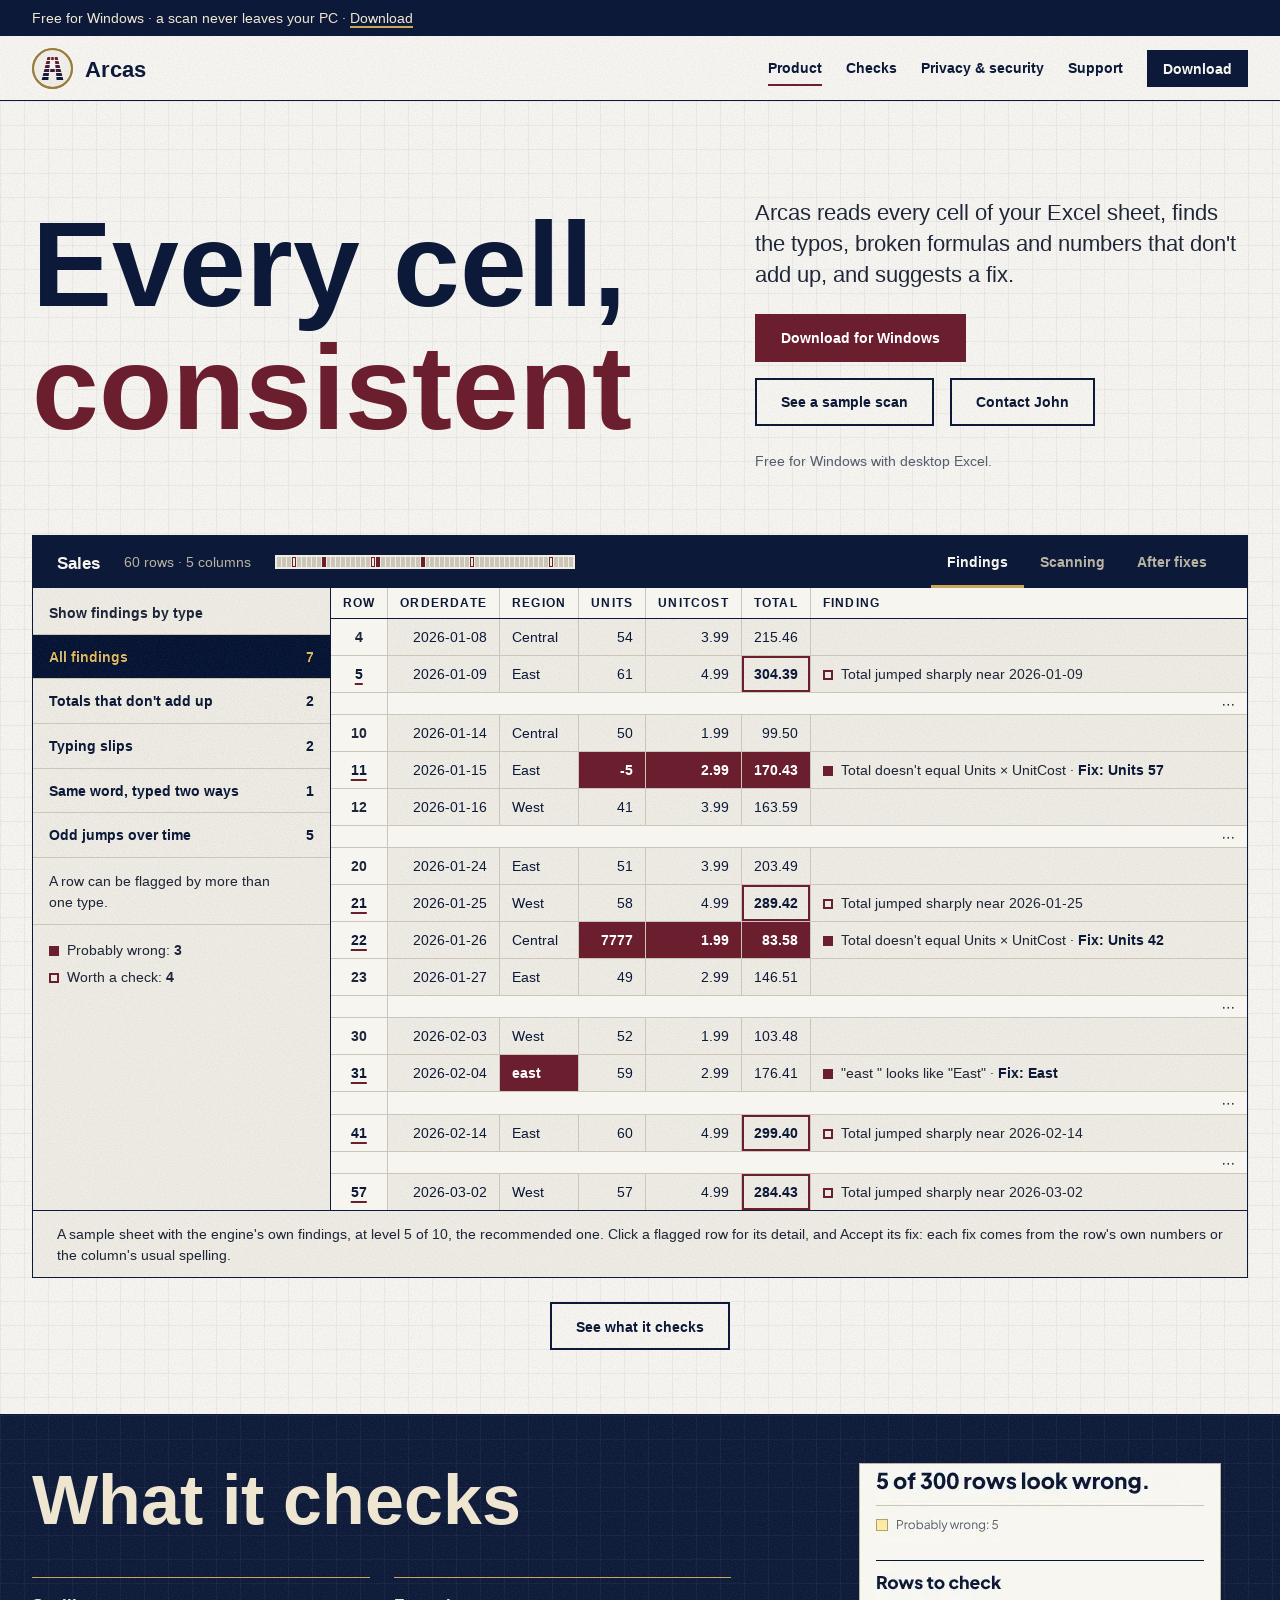
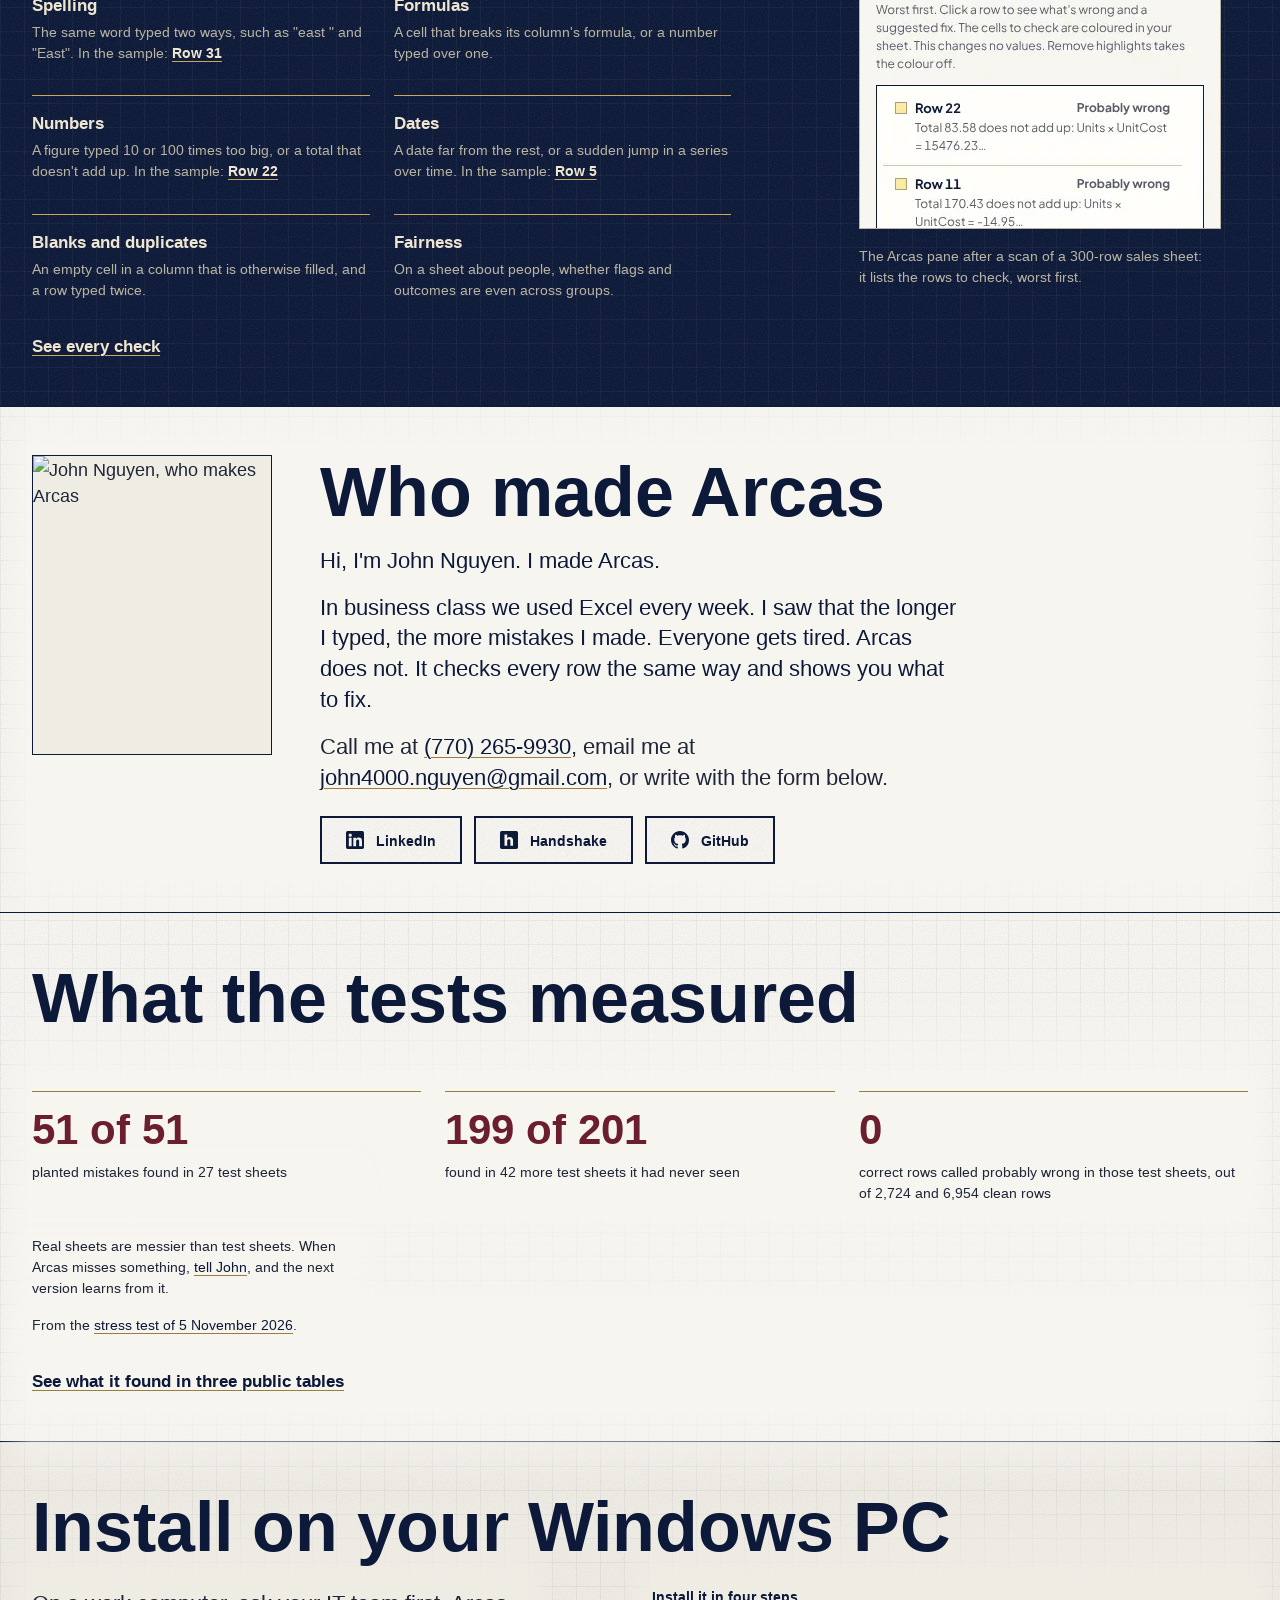
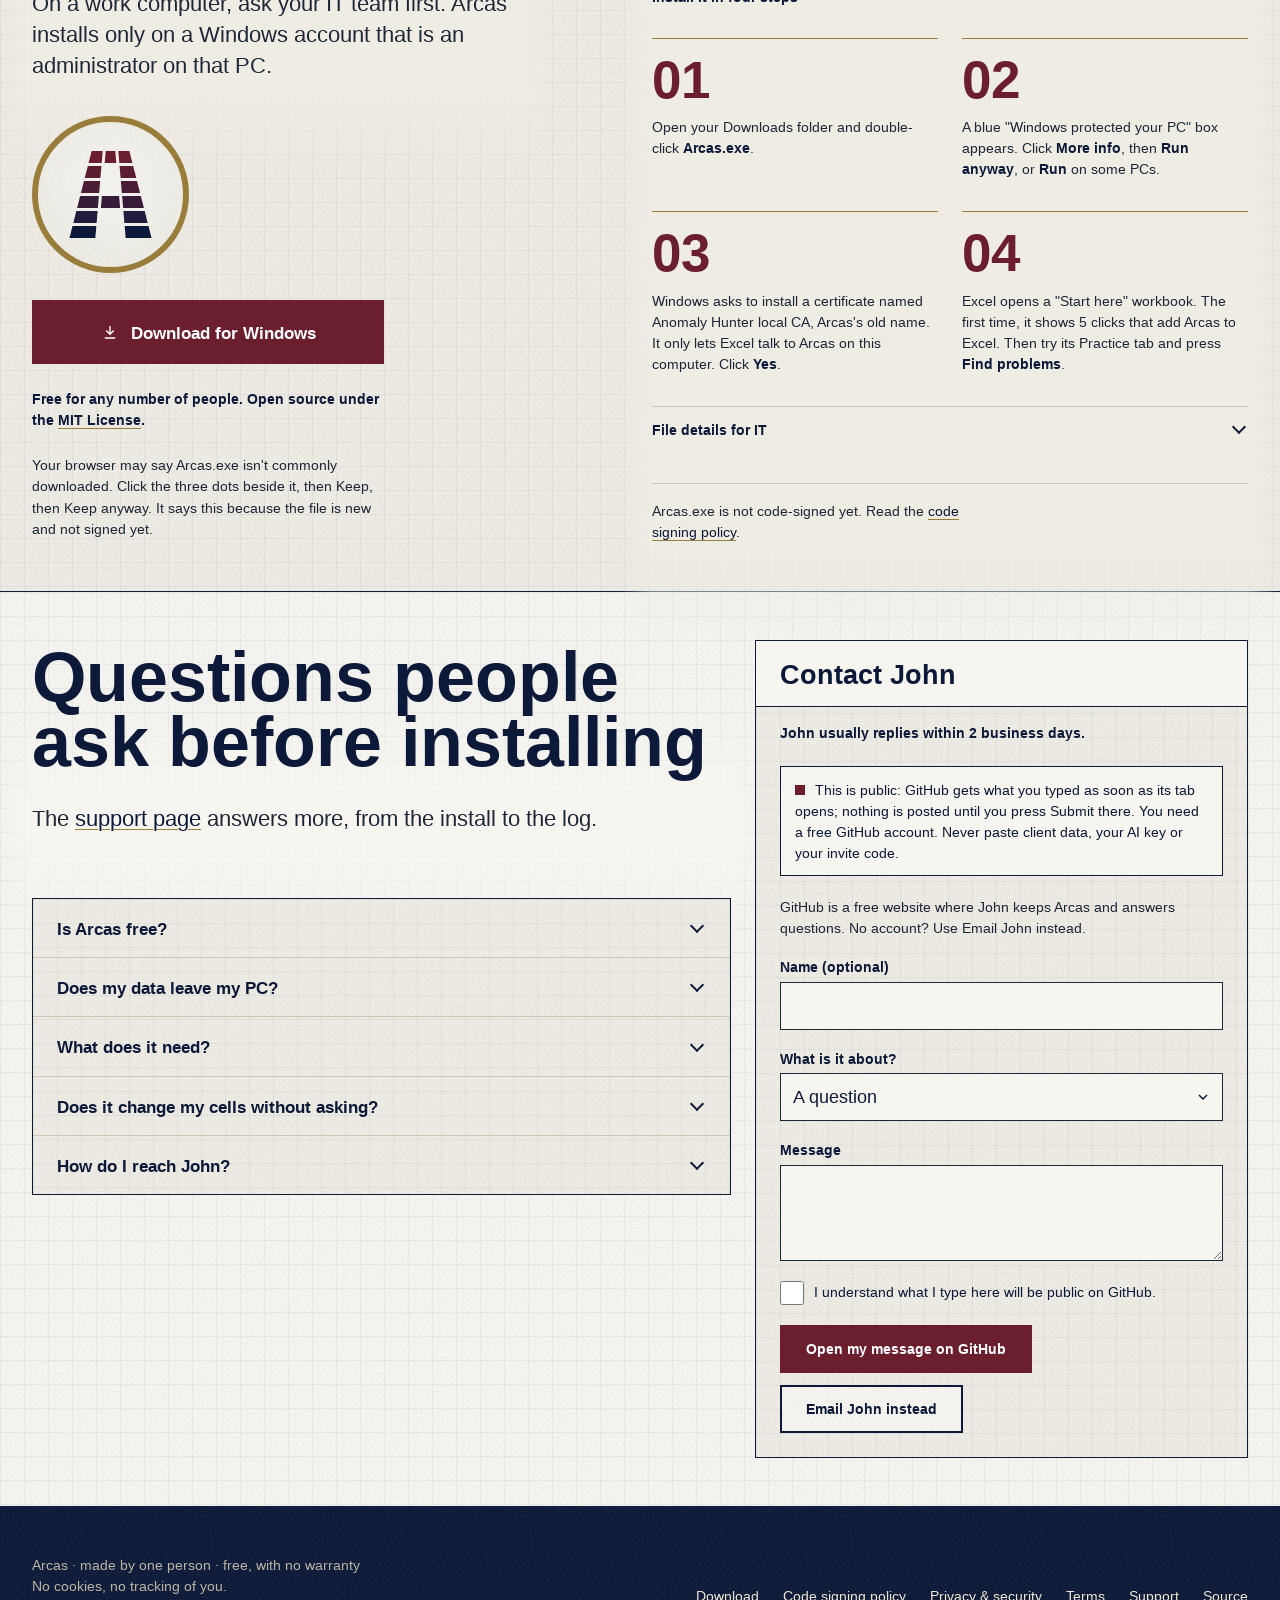
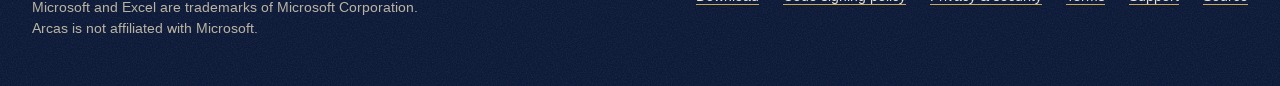
==== site/index.html @ c9ff29ed "AH-203: the coin's grain at 7% inside its filter, so every part of the logo is opaque test_site.mjs " ====
<!DOCTYPE html>
<html lang="en">
<head>
<meta charset="UTF-8">
<meta name="viewport" content="width=device-width, initial-scale=1, viewport-fit=cover">
<title>Arcas: consistent Excel data, with typos, formulas and numbers checked</title>
<meta name="claude:viewport-fit-sides" content="cover">
<meta http-equiv="Content-Security-Policy" content="default-src 'none'; script-src 'self'; style-src 'self'; img-src 'self' data: https://*.goatcounter.com; font-src 'self'; connect-src 'self' https://api.github.com; base-uri 'none'; form-action 'none'">
<meta name="description" content="Arcas helps keep an Excel sheet consistent: on your own PC it finds typos, broken formulas and numbers that don't add up, and suggests a fix.">
<link rel="canonical" href="https://ricepillow3000.github.io/excel-anomaly-hunter/">
<meta property="og:type" content="website">
<meta property="og:site_name" content="Arcas">
<meta property="og:title" content="Arcas: consistent Excel data, with typos, formulas and numbers checked">
<meta property="og:description" content="Arcas helps keep an Excel sheet consistent: on your own PC it finds typos, broken formulas and numbers that don't add up, and suggests a fix.">
<meta property="og:url" content="https://ricepillow3000.github.io/excel-anomaly-hunter/">
<meta property="og:image" content="https://ricepillow3000.github.io/excel-anomaly-hunter/assets/og-card.png">
<meta property="og:image:width" content="1200">
<meta property="og:image:height" content="630">
<meta property="og:image:alt" content="The Arcas crest beside the words: find the error before it reaches the board. Free for Windows, a scan never leaves your PC.">
<meta name="twitter:card" content="summary_large_image">
<meta name="twitter:image" content="https://ricepillow3000.github.io/excel-anomaly-hunter/assets/og-card.png">
<link rel="icon" href="assets/crest4-32.png" sizes="32x32">
<link rel="icon" href="assets/crest4-64.png" sizes="64x64">
<link rel="icon" href="assets/crest4-192.png" sizes="192x192">
<link rel="apple-touch-icon" href="assets/crest4-180.png">
<link rel="preload" href="assets/plus-jakarta-sans.woff2" as="font" type="font/woff2" crossorigin>
<link rel="stylesheet" href="styles.css">
<link rel="preload" href="motion.js" as="script">
<script src="boot.js"></script>
<!-- structured data for search (AH-133): data blocks the browser never runs, so the CSP's script-src needs no change;
     tools/test_site.mjs checks each says what the page says, the questions word for word -->
<script type="application/ld+json">{"@context": "https://schema.org", "@type": "SoftwareApplication", "name": "Arcas", "operatingSystem": "Windows", "applicationCategory": "BusinessApplication", "description": "Arcas helps keep an Excel sheet consistent: on your own PC it finds typos, broken formulas and numbers that don't add up, and suggests a fix.", "url": "https://ricepillow3000.github.io/excel-anomaly-hunter/", "downloadUrl": "https://github.com/ricepillow3000/excel-anomaly-hunter/releases/latest/download/Arcas.exe", "license": "https://github.com/ricepillow3000/excel-anomaly-hunter/blob/main/LICENSE", "offers": {"@type": "Offer", "price": "0", "priceCurrency": "USD"}, "author": {"@id": "https://ricepillow3000.github.io/excel-anomaly-hunter/#maker"}}</script>
<script type="application/ld+json">{"@context": "https://schema.org", "@type": "Person", "@id": "https://ricepillow3000.github.io/excel-anomaly-hunter/#maker", "name": "John Nguyen", "image": "https://ricepillow3000.github.io/excel-anomaly-hunter/assets/john-480.webp", "email": "mailto:john4000.nguyen@gmail.com", "sameAs": ["https://www.linkedin.com/in/johnnguyen3000/", "https://app.joinhandshake.com/profiles/74fwhv", "https://github.com/ricepillow3000"]}</script>
<script type="application/ld+json">{"@context": "https://schema.org", "@type": "FAQPage", "mainEntity": [{"@type": "Question", "name": "Is Arcas free?", "acceptedAnswer": {"@type": "Answer", "text": "Yes, for any number of people, at home or at work. There are no seats, no licence server and no account, and the code is open source under the MIT License."}}, {"@type": "Question", "name": "Does my data leave my PC?", "acceptedAnswer": {"@type": "Answer", "text": "No, not when it checks your sheet. Arcas does all its checking on your own computer and sends nothing. Part of your sheet leaves your computer only when you click Ask AI, Check words with AI or Check subject rules with AI. Then it goes to Google, through John's own server first unless you saved your own Google key. The privacy page lists exactly what goes."}}, {"@type": "Question", "name": "What does it need?", "acceptedAnswer": {"@type": "Answer", "text": "A Windows 10 or 11 PC, 64-bit, with desktop Excel for Microsoft 365, and a Windows account that is an administrator on that PC. It does not run on a Mac or in Excel on the web, and Excel 2021 and 2024 are not tested yet. To check, open Excel and click File > Account. If it says Microsoft 365 under Product information, you have the right Excel. Click About Excel: the first line ends with 64-bit or 32-bit."}}, {"@type": "Question", "name": "Does it change my cells without asking?", "acceptedAnswer": {"@type": "Answer", "text": "No. A suggested fix changes nothing until you click Accept, and Dismiss skips it. Auto-fix, which stays off until you turn it on, fixes by itself only slips of capitals and spaces, such as \"east \" where the column says \"East\", never a number, and Undo auto-fixes puts them back."}}, {"@type": "Question", "name": "How do I reach John?", "acceptedAnswer": {"@type": "Answer", "text": "Write to him with the form on this page, which opens your message on GitHub, email him at john4000.nguyen@gmail.com, or call him at (770) 265-9930. John usually replies within 2 business days."}}]}</script>
</head>
<body id="home">
<a class="skip-link" href="#page">Skip to content</a>
<aside class="notice-bar" aria-label="Announcement"><p>Free for Windows · a scan never leaves your PC · <a href="#download">Download</a></p></aside>
<header class="bar">
  <div class="wrap cols">
    <a class="brand" href="#home" aria-label="Arcas home"><svg class="logo" viewBox="0 0 41 41" aria-hidden="true"><defs><radialGradient id="c41-d" cx="50%" cy="42%" r="62%"><stop offset="0" stop-color="#F7F5F0"/><stop offset="1" stop-color="#EFECE4"/></radialGradient><filter id="c41-g" x="0" y="0" width="100%" height="100%"><feTurbulence type="fractalNoise" baseFrequency=".8" numOctaves="3" seed="3" stitchTiles="stitch"/><feColorMatrix values="0 0 0 0 .05 0 0 0 0 .1 0 0 0 0 .22 0 0 0 -2 1.25"/><feComponentTransfer><feFuncA type="linear" slope=".07"/></feComponentTransfer><feComposite in2="SourceGraphic" operator="in"/></filter><clipPath id="c41-r"><rect x="21" width="20" height="41"/></clipPath><clipPath id="c41-l"><rect width="20" height="41"/></clipPath><mask id="c41-m"><g clip-path="url(#c41-r)"><path class="sweep-a" d="M20.5 0 A20.5 20.5 0 0 1 20.5 41 Z" fill="#fff"/></g><g clip-path="url(#c41-l)"><path class="sweep-b" d="M20.5 41 A20.5 20.5 0 0 1 20.5 0 Z" fill="#fff"/></g></mask></defs><g><circle cx="20.5" cy="20.5" r="18.5" fill="url(#c41-d)"/><circle cx="20.5" cy="20.5" r="18.5" fill="#000" filter="url(#c41-g)"/><circle class="ring-sweep" cx="20.5" cy="20.5" r="19.5" fill="none" stroke="#997D3A" stroke-width="2" mask="url(#c41-m)"/><circle class="ring-whole" cx="20.5" cy="20.5" r="19.5" fill="none" stroke="#997D3A" stroke-width="2"/><path d="M15.5 9 L18.3 9 L18.1 12 L14.7 12Z" fill="#6B1E2E"/><path d="M19.3 9 L21.7 9 L21.9 12 L19.1 12Z" fill="#6B1E2E"/><path d="M22.7 9 L25.5 9 L26.3 12 L22.9 12Z" fill="#6B1E2E"/><path d="M14.5 13 L18 13 L17.7 16 L13.7 16Z" fill="#5B1E30"/><path d="M23 13 L26.5 13 L27.3 16 L23.3 16Z" fill="#5B1E30"/><path d="M13.5 17 L17.7 17 L17.4 20 L12.7 20Z" fill="#4B1C35"/><path d="M23.3 17 L27.5 17 L28.3 20 L23.6 20Z" fill="#4B1C35"/><path d="M12.5 21 L17.3 21 L17.1 24 L11.7 24Z" fill="#371C3A"/><path d="M18.3 21 L22.7 21 L22.9 24 L18.1 24Z" fill="#371C3A"/><path d="M23.7 21 L28.5 21 L29.3 24 L23.9 24Z" fill="#371C3A"/><path d="M11.4 25 L17 25 L16.7 28 L10.7 28Z" fill="#211B3C"/><path d="M24 25 L29.6 25 L30.3 28 L24.3 28Z" fill="#211B3C"/><path d="M10.4 29 L16.6 29 L16.4 32 L9.7 32Z" fill="#0C1938"/><path d="M24.4 29 L30.6 29 L31.3 32 L24.6 32Z" fill="#0C1938"/></g></svg><span>Arcas</span></a>
    <button class="menu-btn" type="button" aria-expanded="false" aria-controls="main-nav">Menu</button><nav class="links" id="main-nav" aria-label="Main"><a href="index.html" aria-current="page">Product</a><a href="checks.html">Checks</a><a href="privacy.html">Privacy &amp; security</a><a href="support.html">Support</a><a class="btn-trim" href="#download">Download</a></nav>
  </div>
</header>

<main id="page" data-page="home">
  <section class="hero" aria-labelledby="hero-title">
    <div class="wrap cols">
      <h1 class="hero-head" id="hero-title" data-enter="left">Every cell, <em>consistent</em></h1>
      <div class="hero-copy" data-enter="left">
        <p>Arcas reads every cell of your Excel sheet, finds the typos, broken formulas and numbers that don't add up, and suggests a fix.</p>
        <div class="hero-cta"><a class="btn btn-primary" href="#download">Download for Windows</a><a class="btn btn-ghost" href="#preview" data-glide="frame">See a sample scan</a><a class="btn btn-plain" href="#contact" data-glide="top">Contact John</a></div>
        <p class="phone-only">Arcas runs on a Windows computer. Open this page on that computer to download it, or <a href="mailto:?subject=Arcas%20for%20Excel&amp;body=https%3A%2F%2Fricepillow3000.github.io%2Fexcel-anomaly-hunter%2F%23download">email yourself the link</a>.</p>
        <span class="note">Free for Windows with desktop Excel.</span>
      </div>

      <!-- The engine's real result on this sample sheet (60 orders, 3 planted errors): 3 probably wrong, 4 worth a check. 13 of its
           60 rows are shown; backend/tests/test_site_sample.py rebuilds the sheet, scans it as the pane does and checks every
           cell, colour, count, fix and quoted sentence here against that scan (AH-88) -->
      <figure class="ws" id="preview" data-enter="bottom" data-state="found" data-filter="all" aria-labelledby="ws-cap">
        <div class="ws-top">
          <b>Sales</b><span>60 rows · 5 columns</span>
          <!-- AH-183: the whole sheet at a glance, one mark a row (rows 2 to 61; the table shows 13): wine where the engine
               says probably wrong, outlined where worth a check (test_site_sample.py holds each to the scan) -->
          <div class="sheet-map" aria-hidden="true" title="Each mark is one row of the sheet: filled is probably wrong, outlined is worth a check."><i></i><i></i><i></i><i class="q" data-kind="time"></i><i></i><i></i><i></i><i></i><i></i><i class="w" data-kind="recon keying"></i><i></i><i></i><i></i><i></i><i></i><i></i><i></i><i></i><i></i><i class="q" data-kind="time"></i><i class="w" data-kind="recon keying time"></i><i></i><i></i><i></i><i></i><i></i><i></i><i></i><i></i><i class="w" data-kind="label"></i><i></i><i></i><i></i><i></i><i></i><i></i><i></i><i></i><i></i><i class="q" data-kind="time"></i><i></i><i></i><i></i><i></i><i></i><i></i><i></i><i></i><i></i><i></i><i></i><i></i><i></i><i></i><i></i><i class="q" data-kind="time"></i><i></i><i></i><i></i><i></i></div>
          <div class="tabs" role="tablist" aria-label="Scan state" hidden>
            <button type="button" role="tab" id="t-found" aria-selected="true" aria-controls="p-found">Findings</button>
            <button type="button" role="tab" id="t-busy" aria-selected="false" aria-controls="p-busy" tabindex="-1">Scanning</button>
            <button type="button" role="tab" id="t-clean" aria-selected="false" aria-controls="p-clean" tabindex="-1">After fixes</button>
          </div>
        </div>
        <div class="ws-body">
          <nav class="typology" aria-label="Filter findings by check">
            <span class="label">Show findings by type</span>
            <button type="button" data-kind="all" aria-pressed="true">All findings<span class="n" data-n="7" data-after="4">7</span></button>
            <button type="button" data-kind="recon" aria-pressed="false">Totals that don't add up<span class="n" data-n="2" data-after="0">2</span></button>
            <button type="button" data-kind="keying" aria-pressed="false">Typing slips<span class="n" data-n="2" data-after="0">2</span></button>
            <button type="button" data-kind="label" aria-pressed="false">Same word, typed two ways<span class="n" data-n="1" data-after="0">1</span></button>
            <button type="button" data-kind="time" aria-pressed="false">Odd jumps over time<span class="n" data-n="5" data-after="4">5</span></button>
            <p class="overlap">A row can be flagged by more than one type.</p>
            <p class="key"><span><i aria-hidden="true"></i>Probably wrong: <b class="kcount" data-n="3" data-after="0">3</b></span><span><i class="q" aria-hidden="true"></i>Worth a check: <b class="kcount" data-n="4" data-after="4">4</b></span></p>
          </nav>

          <div class="ws-main">
            <p class="swipe">Swipe the table sideways to see each order's date and region.</p>
            <div class="panel" id="p-found" role="tabpanel" aria-labelledby="t-found">
              <div class="scroll" tabindex="0" role="region" aria-label="Findings, scrolls sideways">
                <table class="grid" aria-label="Sample sales sheet with seven flagged rows">
                  <thead><tr><th scope="col">Row</th><th scope="col">OrderDate</th><th scope="col">Region</th><th scope="col">Units</th><th scope="col">UnitCost</th><th scope="col">Total</th><th scope="col">Finding</th></tr></thead>
                  <tbody>
                    <tr><th scope="row">4</th><td>2026-01-08</td><td class="t">Central</td><td>54</td><td>3.99</td><td>215.46</td><td class="why"></td></tr>
                    <tr id="r5" data-kind="time"><th scope="row"><button type="button" class="rowbtn" aria-expanded="false" aria-controls="m5">5</button></th><td>2026-01-09</td><td class="t">East</td><td>61</td><td>4.99</td><td class="q">304.39</td><td class="why"><i class="q" aria-hidden="true"></i>Total jumped sharply near <span class="nb">2026-01-09</span></td></tr>
                    <tr class="skip"><td></td><td colspan="6">⋯</td></tr>
                    <tr><th scope="row">10</th><td>2026-01-14</td><td class="t">Central</td><td>50</td><td>1.99</td><td>99.50</td><td class="why"></td></tr>
                    <tr id="r11" data-kind="recon keying"><th scope="row"><button type="button" class="rowbtn" aria-expanded="false" aria-controls="m11">11</button></th><td>2026-01-15</td><td class="t">East</td><td class="flag">-5</td><td class="flag">2.99</td><td class="flag">170.43</td><td class="why"><i aria-hidden="true"></i>Total doesn't equal Units × UnitCost · <b>Fix: Units 57</b></td></tr>
                    <tr><th scope="row">12</th><td>2026-01-16</td><td class="t">West</td><td>41</td><td>3.99</td><td>163.59</td><td class="why"></td></tr>
                    <tr class="skip"><td></td><td colspan="6">⋯</td></tr>
                    <tr><th scope="row">20</th><td>2026-01-24</td><td class="t">East</td><td>51</td><td>3.99</td><td>203.49</td><td class="why"></td></tr>
                    <tr id="r21" data-kind="time"><th scope="row"><button type="button" class="rowbtn" aria-expanded="false" aria-controls="m21">21</button></th><td>2026-01-25</td><td class="t">West</td><td>58</td><td>4.99</td><td class="q">289.42</td><td class="why"><i class="q" aria-hidden="true"></i>Total jumped sharply near <span class="nb">2026-01-25</span></td></tr>
                    <tr id="r22" data-kind="recon keying time"><th scope="row"><button type="button" class="rowbtn" aria-expanded="false" aria-controls="m22">22</button></th><td>2026-01-26</td><td class="t">Central</td><td class="flag">7777</td><td class="flag">1.99</td><td class="flag">83.58</td><td class="why"><i aria-hidden="true"></i>Total doesn't equal Units × UnitCost · <b>Fix: Units 42</b></td></tr>
                    <tr><th scope="row">23</th><td>2026-01-27</td><td class="t">East</td><td>49</td><td>2.99</td><td>146.51</td><td class="why"></td></tr>
                    <tr class="skip"><td></td><td colspan="6">⋯</td></tr>
                    <tr><th scope="row">30</th><td>2026-02-03</td><td class="t">West</td><td>52</td><td>1.99</td><td>103.48</td><td class="why"></td></tr>
                    <tr id="r31" data-kind="label"><th scope="row"><button type="button" class="rowbtn" aria-expanded="false" aria-controls="m31">31</button></th><td>2026-02-04</td><td class="t flag">east&nbsp;</td><td>59</td><td>2.99</td><td>176.41</td><td class="why"><i aria-hidden="true"></i>"east " looks like "East" · <b>Fix: East</b></td></tr>
                    <tr class="skip"><td></td><td colspan="6">⋯</td></tr>
                    <tr id="r41" data-kind="time"><th scope="row"><button type="button" class="rowbtn" aria-expanded="false" aria-controls="m41">41</button></th><td>2026-02-14</td><td class="t">East</td><td>60</td><td>4.99</td><td class="q">299.40</td><td class="why"><i class="q" aria-hidden="true"></i>Total jumped sharply near <span class="nb">2026-02-14</span></td></tr>
                    <tr class="skip"><td></td><td colspan="6">⋯</td></tr>
                    <tr id="r57" data-kind="time"><th scope="row"><button type="button" class="rowbtn" aria-expanded="false" aria-controls="m57">57</button></th><td>2026-03-02</td><td class="t">West</td><td>57</td><td>4.99</td><td class="q">284.43</td><td class="why"><i class="q" aria-hidden="true"></i>Total jumped sharply near <span class="nb">2026-03-02</span></td></tr>
                  </tbody>
                </table>
              </div>

              <!-- AH-183: the sample's 60 Totals, rows 2 to 61, one line (test_site_sample.py reads the points back); the
                   boxes of the jumps in Total draw it with their own row as a dot -->
              <svg hidden aria-hidden="true"><symbol id="totals" viewBox="0 0 240 56"><polyline points="4,52 7.9,39.3 11.9,23.6 15.8,5 19.7,49.9 23.7,36.1 27.6,19.5 31.5,23.8 35.5,47.8 39.4,33 43.3,34.5 47.3,18.6 51.2,45.8 55.1,29.9 59.1,30.3 63,13.4 66.9,43.7 70.8,41.1 74.8,26.1 78.7,8.2 82.6,51.2 86.6,38 90.5,22 94.4,26.9 98.4,49.1 102.3,34.9 106.2,17.8 110.2,21.7 114.1,47 118,31.8 122,32.8 125.9,16.5 129.8,44.9 133.8,43 137.7,28.6 141.6,11.3 145.6,42.9 149.5,39.9 153.4,24.5 157.4,6.1 161.3,50.3 165.2,36.8 169.2,20.3 173.1,24.8 177,48.3 180.9,33.7 184.9,35.3 188.8,19.6 192.7,46.2 196.7,30.5 200.6,31.1 204.5,14.4 208.5,44.1 212.4,41.8 216.3,27 220.3,9.2 224.2,51.6 228.1,38.6 232.1,22.8 236,4" fill="none" stroke="currentColor" stroke-width="1.5" stroke-linejoin="round"/></symbol></svg>
              <!-- the error matrix behind each flagged row: shown under the row it belongs to -->
              <div class="matrix" id="m11" role="dialog" aria-label="Row 11 detail" hidden>
                <div class="m-head"><b>Row 11 · Probably wrong</b><button type="button" class="btn btn-primary m-accept">Accept</button><button type="button" class="m-close" aria-label="Close">Close</button></div>
                <dl>
                  <dt>Checks</dt><dd>Totals that don't add up, typing slips</dd>
                  <dt>Rule</dt><dd><span class="nb">Total = Units × UnitCost</span></dd>
                  <dt>Found</dt><dd><span class="nb">-5 × 2.99 = -14.95,</span> but Total is 170.43</dd>
                  <dt>Usual limit</dt><dd>Units 0 or more</dd>
                  <dt>Proposed fix</dt><dd>Units 57, from the row's own numbers: <span class="nb">170.43 ÷ 2.99</span></dd>
                </dl>
                <p class="m-said">In the pane: "Total 170.43 does not add up: Units × UnitCost = -14.95
Units is -5, below its usual limit of 0"</p>
              </div>
              <div class="matrix" id="m22" role="dialog" aria-label="Row 22 detail" hidden>
                <div class="m-head"><b>Row 22 · Probably wrong</b><button type="button" class="btn btn-primary m-accept">Accept</button><button type="button" class="m-close" aria-label="Close">Close</button></div>
                <dl>
                  <dt>Checks</dt><dd>Totals that don't add up, typing slips, odd jumps over time</dd>
                  <dt>Rule</dt><dd><span class="nb">Total = Units × UnitCost</span></dd>
                  <dt>Found</dt><dd><span class="nb">7777 × 1.99 = 15476.23,</span> but Total is 83.58</dd>
                  <dt>Usual limit</dt><dd>Units 105 or less</dd>
                  <dt>Proposed fix</dt><dd>Units 42, from the row's own numbers: <span class="nb">83.58 ÷ 1.99</span></dd>
                </dl>
                <p class="m-said">In the pane: "Total 83.58 does not add up: Units × UnitCost = 15476.23
Units is 7777, above its usual limit of 105
Units breaks its usual pattern near <span class="iso-date">2026-01-26</span>
Units jumped sharply near <span class="iso-date">2026-01-26</span>"</p>
              </div>
              <div class="matrix" id="m31" role="dialog" aria-label="Row 31 detail" hidden>
                <div class="m-head"><b>Row 31 · Probably wrong</b><button type="button" class="btn btn-primary m-accept">Accept</button><button type="button" class="m-close" aria-label="Close">Close</button></div>
                <dl>
                  <dt>Check</dt><dd>Same word, typed two ways</dd>
                  <dt>Found</dt><dd>Region "east " (lower case, a trailing space)</dd>
                  <dt>Usual spelling</dt><dd>"East", in 20 other rows</dd>
                  <dt>Proposed fix</dt><dd>East</dd>
                </dl>
                <p class="m-said">In the pane: "Region "east " looks like "East" (same word, different capitals/spaces)"</p>
              </div>
              <div class="matrix" id="m5" role="dialog" aria-label="Row 5 detail" hidden>
                <div class="m-head"><b>Row 5 · Worth a check</b><button type="button" class="m-close" aria-label="Close">Close</button></div>
                <dl>
                  <dt>Check</dt><dd>Odd jumps over time</dd>
                  <dt>Found</dt><dd>Total 304.39 on 2026-01-09, a sharp jump from the dates around it</dd>
                  <dt>What to check</dt><dd>Nothing here is clearly broken, but the values are unusual together. Check them against the source; if they're right, leave them.</dd>
                  <dt>Behind it</dt><dd>UnitCost 4.99: the price peaks every 4 days, and Total jumps with it</dd>
                  <dt>Total, rows 2 to 61</dt><dd class="m-chart"><svg viewBox="0 0 240 56" aria-hidden="true"><use href="#totals"/><circle cx="15.8" cy="5" r="3.5"/></svg></dd>
                </dl>
                <p class="m-said">In the pane: "Total jumped sharply near <span class="iso-date">2026-01-09</span>"</p>
              </div>
              <div class="matrix" id="m21" role="dialog" aria-label="Row 21 detail" hidden>
                <div class="m-head"><b>Row 21 · Worth a check</b><button type="button" class="m-close" aria-label="Close">Close</button></div>
                <dl>
                  <dt>Check</dt><dd>Odd jumps over time</dd>
                  <dt>Found</dt><dd>Total 289.42 on 2026-01-25, a sharp jump from the dates around it</dd>
                  <dt>What to check</dt><dd>Nothing here is clearly broken, but the values are unusual together. Check them against the source; if they're right, leave them.</dd>
                  <dt>Behind it</dt><dd>UnitCost 4.99: the price peaks every 4 days, and Total jumps with it</dd>
                  <dt>Total, rows 2 to 61</dt><dd class="m-chart"><svg viewBox="0 0 240 56" aria-hidden="true"><use href="#totals"/><circle cx="78.7" cy="8.2" r="3.5"/></svg></dd>
                </dl>
                <p class="m-said">In the pane: "Total jumped sharply near <span class="iso-date">2026-01-25</span>"</p>
              </div>
              <div class="matrix" id="m41" role="dialog" aria-label="Row 41 detail" hidden>
                <div class="m-head"><b>Row 41 · Worth a check</b><button type="button" class="m-close" aria-label="Close">Close</button></div>
                <dl>
                  <dt>Check</dt><dd>Odd jumps over time</dd>
                  <dt>Found</dt><dd>Total 299.40 on 2026-02-14, a sharp jump from the dates around it</dd>
                  <dt>What to check</dt><dd>Nothing here is clearly broken, but the values are unusual together. Check them against the source; if they're right, leave them.</dd>
                  <dt>Behind it</dt><dd>UnitCost 4.99: the price peaks every 4 days, and Total jumps with it</dd>
                  <dt>Total, rows 2 to 61</dt><dd class="m-chart"><svg viewBox="0 0 240 56" aria-hidden="true"><use href="#totals"/><circle cx="157.4" cy="6.1" r="3.5"/></svg></dd>
                </dl>
                <p class="m-said">In the pane: "Total jumped sharply near <span class="iso-date">2026-02-14</span>"</p>
              </div>
              <div class="matrix" id="m57" role="dialog" aria-label="Row 57 detail" hidden>
                <div class="m-head"><b>Row 57 · Worth a check</b><button type="button" class="m-close" aria-label="Close">Close</button></div>
                <dl>
                  <dt>Check</dt><dd>Odd jumps over time</dd>
                  <dt>Found</dt><dd>Total 284.43 on 2026-03-02, a sharp jump from the dates around it</dd>
                  <dt>What to check</dt><dd>Nothing here is clearly broken, but the values are unusual together. Check them against the source; if they're right, leave them.</dd>
                  <dt>Behind it</dt><dd>UnitCost 4.99: the price peaks every 4 days, and Total jumps with it</dd>
                  <dt>Total, rows 2 to 61</dt><dd class="m-chart"><svg viewBox="0 0 240 56" aria-hidden="true"><use href="#totals"/><circle cx="220.3" cy="9.2" r="3.5"/></svg></dd>
                </dl>
                <p class="m-said">In the pane: "Total jumped sharply near <span class="iso-date">2026-03-02</span>"</p>
              </div>
            </div>

            <!-- the pane's own progress words (frontend/features/scan.js), for this sheet's 60 rows -->
            <div class="panel" id="p-busy" role="tabpanel" aria-labelledby="t-busy" hidden>
              <div class="busy">
                <div class="meter" aria-hidden="true"><span></span></div>
                <p class="ticker" id="ticker" aria-live="polite">Step 1 of 3: reading your sheet…</p>
                <ol class="stages">
                  <li>Step 1 of 3: reading your sheet…</li>
                  <li>Step 2 of 3: checking 60 rows…</li>
                  <li>Fixing exact mistakes… <span class="small">only with Auto-fix on</span></li>
                </ol>
                <p class="small">On your PC, a sheet this size takes moments and needs no internet.</p>
              </div>
            </div>

            <!-- the same 13 rows once the three suggested fixes are accepted, scanned again (test_site_sample.py) -->
            <div class="panel" id="p-clean" role="tabpanel" aria-labelledby="t-clean" hidden>
              <!-- the verdict and what it means: beside the table on a wide screen, in the filters' column under the key, so
                   the panel is the findings' height and nothing below moves (AH-148 fix round 2); above it on a phone -->
              <div class="clean-sum">
                <p class="verdict">Scan complete: 0 probably wrong, 4 worth a check</p>
                <p class="after-note">With the three fixes accepted, the pane reads "Nothing clearly wrong in 60 rows. 4 are worth a quick check." Those are rows 5, 21, 41 and 57, the jumps in Total: a real order can jump, so they stay for you to judge.</p>
              </div>
              <div class="scroll" tabindex="0" role="region" aria-label="The sheet after fixes, scrolls sideways">
                <table class="grid" aria-label="Sample sales sheet after the three fixes, with four rows worth a check">
                  <thead><tr><th scope="col">Row</th><th scope="col">OrderDate</th><th scope="col">Region</th><th scope="col">Units</th><th scope="col">UnitCost</th><th scope="col">Total</th><th scope="col">Finding</th></tr></thead>
                  <tbody>
                    <tr><th scope="row">4</th><td>2026-01-08</td><td class="t">Central</td><td>54</td><td>3.99</td><td>215.46</td><td class="why"></td></tr>
                    <tr data-kind="time"><th scope="row">5</th><td>2026-01-09</td><td class="t">East</td><td>61</td><td>4.99</td><td class="q">304.39</td><td class="why"><i class="q" aria-hidden="true"></i>Total jumped sharply near <span class="nb">2026-01-09</span></td></tr>
                    <tr class="skip"><td></td><td colspan="6">⋯</td></tr>
                    <tr><th scope="row">10</th><td>2026-01-14</td><td class="t">Central</td><td>50</td><td>1.99</td><td>99.50</td><td class="why"></td></tr>
                    <tr><th scope="row">11</th><td>2026-01-15</td><td class="t">East</td><td class="mended">57</td><td>2.99</td><td>170.43</td><td class="why"><i class="ok" aria-hidden="true"></i>Fixed: Units 57, was -5</td></tr>
                    <tr><th scope="row">12</th><td>2026-01-16</td><td class="t">West</td><td>41</td><td>3.99</td><td>163.59</td><td class="why"></td></tr>
                    <tr class="skip"><td></td><td colspan="6">⋯</td></tr>
                    <tr><th scope="row">20</th><td>2026-01-24</td><td class="t">East</td><td>51</td><td>3.99</td><td>203.49</td><td class="why"></td></tr>
                    <tr data-kind="time"><th scope="row">21</th><td>2026-01-25</td><td class="t">West</td><td>58</td><td>4.99</td><td class="q">289.42</td><td class="why"><i class="q" aria-hidden="true"></i>Total jumped sharply near <span class="nb">2026-01-25</span></td></tr>
                    <tr><th scope="row">22</th><td>2026-01-26</td><td class="t">Central</td><td class="mended">42</td><td>1.99</td><td>83.58</td><td class="why"><i class="ok" aria-hidden="true"></i>Fixed: Units 42, was 7777</td></tr>
                    <tr><th scope="row">23</th><td>2026-01-27</td><td class="t">East</td><td>49</td><td>2.99</td><td>146.51</td><td class="why"></td></tr>
                    <tr class="skip"><td></td><td colspan="6">⋯</td></tr>
                    <tr><th scope="row">30</th><td>2026-02-03</td><td class="t">West</td><td>52</td><td>1.99</td><td>103.48</td><td class="why"></td></tr>
                    <tr><th scope="row">31</th><td>2026-02-04</td><td class="t mended">East</td><td>59</td><td>2.99</td><td>176.41</td><td class="why"><i class="ok" aria-hidden="true"></i>Fixed: Region East, was "east&nbsp;"</td></tr>
                    <tr class="skip"><td></td><td colspan="6">⋯</td></tr>
                    <tr data-kind="time"><th scope="row">41</th><td>2026-02-14</td><td class="t">East</td><td>60</td><td>4.99</td><td class="q">299.40</td><td class="why"><i class="q" aria-hidden="true"></i>Total jumped sharply near <span class="nb">2026-02-14</span></td></tr>
                    <tr class="skip"><td></td><td colspan="6">⋯</td></tr>
                    <tr data-kind="time"><th scope="row">57</th><td>2026-03-02</td><td class="t">West</td><td>57</td><td>4.99</td><td class="q">284.43</td><td class="why"><i class="q" aria-hidden="true"></i>Total jumped sharply near <span class="nb">2026-03-02</span></td></tr>
                  </tbody>
                </table>
              </div>
            </div>
          </div>
        </div>
        <figcaption class="ws-foot" id="ws-cap">A sample sheet with the engine's own findings, at level 5 of 10, the recommended one. Click a flagged row for its detail, and Accept its fix: each fix comes from the row's own numbers or the column's usual spelling.</figcaption>
      </figure>
      <p class="next-up"><a class="btn btn-ghost" href="#checks" data-glide="top">See what it checks</a></p>
    </div>
  </section>

  <!-- what it checks, in a line each (AH-159, John: "short enough that it only shows needed information"); the full table
       with the sample's rows is checks.html. A "Row N" here glides to the sample's own row (test_site_sample.py) -->
  <section class="section band-dark" id="checks" data-band aria-labelledby="checks-title">
    <div class="wrap cols" data-reveal-group>
      <h2 class="sec-title reveal-item lift" data-depth="0.03" id="checks-title">What it checks</h2>
      <ul class="check-list" data-reveal-group="rows">
        <li class="reveal-item"><span class="rule" aria-hidden="true"></span><h3>Spelling</h3><p>The same word typed two ways, such as "east " and "East". In the sample: <a class="to-row" href="#r31" data-glide="frame">Row 31</a></p></li>
        <li class="reveal-item"><span class="rule" aria-hidden="true"></span><h3>Formulas</h3><p>A cell that breaks its column's formula, or a number typed over one.</p></li>
        <li class="reveal-item"><span class="rule" aria-hidden="true"></span><h3>Numbers</h3><p>A figure typed 10 or 100 times too big, or a total that doesn't add up. In the sample: <a class="to-row" href="#r22" data-glide="frame">Row 22</a></p></li>
        <li class="reveal-item"><span class="rule" aria-hidden="true"></span><h3>Dates</h3><p>A date far from the rest, or a sudden jump in a series over time. In the sample: <a class="to-row" href="#r5" data-glide="frame">Row 5</a></p></li>
        <li class="reveal-item"><span class="rule" aria-hidden="true"></span><h3>Blanks and duplicates</h3><p>An empty cell in a column that is otherwise filled, and a row typed twice.</p></li>
        <li class="reveal-item"><span class="rule" aria-hidden="true"></span><h3>Fairness</h3><p>On a sheet about people, whether flags and outcomes are even across groups.</p></li>
      </ul>
      <!-- AH-156: the real pane, captured by the e2e after a scan of its own 300-row sales sheet, not the sample above -->
      <figure class="shot reveal-item">
        <img src="assets/pane-after-scan.webp" width="360" height="900" alt="The Arcas pane after a scan: 5 of 300 rows look wrong, and the rows to check start with Row 22 and Row 11, each with its reason" loading="lazy" decoding="async">
        <figcaption>The Arcas pane after a scan of a 300-row sales sheet: it lists the rows to check, worst first.</figcaption>
      </figure>
      <p class="all-checks reveal-item"><a href="checks.html">See every check</a></p>
    </div>
  </section>

  <!-- who makes Arcas (AH-133): his photo (head and shoulders, 240 x 300 and 480 x 600 WebP, metadata stripped, loaded only
       near the screen with its box kept), his phone (AH-126) and his profiles, plain links that load nothing until clicked.
       His story in words a child can read (AH-159) -->
  <section class="section" id="maker" aria-labelledby="maker-title">
    <div class="wrap cols" data-reveal-group>
      <div class="maker calm reveal-item">
        <img src="assets/john-240.webp" srcset="assets/john-240.webp 1x, assets/john-480.webp 2x" width="240" height="300" alt="John Nguyen, who makes Arcas" loading="lazy" decoding="async">
        <div class="maker-text">
          <h2 class="sec-title" data-depth="0.03" id="maker-title">Who made Arcas</h2>
          <div class="story">
            <p>Hi, I'm John Nguyen. I made Arcas.</p>
            <p>In business class we used Excel every week. I saw that the longer I typed, the more mistakes I made. Everyone gets tired. Arcas does not. It checks every row the same way and shows you what to fix.</p>
          </div>
          <p>Call me at <a href="tel:+17702659930">(770) 265-9930</a>, email me at <a href="mailto:john4000.nguyen@gmail.com">john4000.nguyen@gmail.com</a>, or write with the form below.</p>
          <nav class="profiles" aria-label="John Nguyen elsewhere">
            <a class="btn btn-plain" href="https://www.linkedin.com/in/johnnguyen3000/" aria-label="John Nguyen on LinkedIn"><svg viewBox="0 0 16 16" aria-hidden="true"><path fill="currentColor" d="M1.5 0h13A1.5 1.5 0 0 1 16 1.5v13a1.5 1.5 0 0 1-1.5 1.5h-13A1.5 1.5 0 0 1 0 14.5v-13A1.5 1.5 0 0 1 1.5 0Zm1 6v7.5h2.5V6Zm1.25-3.75a1.45 1.45 0 1 0 0 2.9 1.45 1.45 0 0 0 0-2.9ZM6.5 6v7.5H9V9.6c0-1 .2-1.95 1.45-1.95 1.2 0 1.25 1.15 1.25 2V13.5h2.5V9.1C14.2 6.95 13.7 5.8 11.25 5.8c-1.15 0-1.95.65-2.25 1.25V6Z"/></svg>LinkedIn</a>
            <a class="btn btn-plain" href="https://app.joinhandshake.com/profiles/74fwhv" aria-label="John Nguyen on Handshake"><svg viewBox="0 0 16 16" aria-hidden="true"><path fill="currentColor" d="M1.5 0h13A1.5 1.5 0 0 1 16 1.5v13a1.5 1.5 0 0 1-1.5 1.5h-13A1.5 1.5 0 0 1 0 14.5v-13A1.5 1.5 0 0 1 1.5 0ZM4 3v10h2.4V9.1c0-1.1.55-1.75 1.5-1.75s1.3.6 1.3 1.6V13h2.4V8.5c0-2.1-1.05-3.2-2.85-3.2-1.05 0-1.85.45-2.35 1.15V3Z"/></svg>Handshake</a>
            <a class="btn btn-plain" href="https://github.com/ricepillow3000" aria-label="John Nguyen on GitHub"><svg viewBox="0 0 16 16" aria-hidden="true"><path fill="currentColor" d="M8 0C3.58 0 0 3.58 0 8c0 3.54 2.29 6.53 5.47 7.59.4.07.55-.17.55-.38 0-.19-.01-.82-.01-1.49-2.01.37-2.53-.49-2.69-.94-.09-.23-.48-.94-.82-1.13-.28-.15-.68-.52-.01-.53.63-.01 1.08.58 1.23.82.72 1.21 1.87.87 2.33.66.07-.52.28-.87.51-1.07-1.78-.2-3.64-.89-3.64-3.95 0-.87.31-1.59.82-2.15-.08-.2-.36-1.02.08-2.12 0 0 .67-.21 2.2.82.64-.18 1.32-.27 2-.27.68 0 1.36.09 2 .27 1.53-1.04 2.2-.82 2.2-.82.44 1.1.16 1.92.08 2.12.51.56.82 1.27.82 2.15 0 3.07-1.87 3.75-3.65 3.95.29.25.54.73.54 1.48 0 1.07-.01 1.93-.01 2.2 0 .21.15.46.55.38A8.01 8.01 0 0 0 16 8c0-4.42-3.58-8-8-8Z"/></svg>GitHub</a>
          </nav>
        </div>
      </div>
    </div>
  </section>

  <!-- measured results in place of reviews (AH-133, John's choice): each figure is read by tools/test_site.mjs from the
       stress test's own record, docs/proof/2026-11-05-stress-test.md, so it cannot drift from it -->
  <section class="section" id="proof" aria-labelledby="proof-title">
    <div class="wrap cols" data-reveal-group>
      <h2 class="sec-title reveal-item" data-depth="0.03" id="proof-title">What the tests measured</h2>
      <dl class="proof calm" data-reveal-group="rows">
        <div class="reveal-item"><span class="rule" aria-hidden="true"></span><dt>51 of 51</dt><dd>planted mistakes found in 27 test sheets</dd></div>
        <div class="reveal-item"><span class="rule" aria-hidden="true"></span><dt>199 of 201</dt><dd>found in 42 more test sheets it had never seen</dd></div>
        <div class="reveal-item"><span class="rule" aria-hidden="true"></span><dt>0</dt><dd>correct rows called probably wrong in those test sheets, out of 2,724 and 6,954 clean rows</dd></div>
      </dl>
      <p class="proof-note calm reveal-item">Real sheets are messier than test sheets. When Arcas misses something, <a href="#contact">tell John</a>, and the next version learns from it.</p>
      <p class="proof-from calm reveal-item">From the <a href="https://github.com/ricepillow3000/excel-anomaly-hunter/blob/main/docs/proof/2026-11-05-stress-test.md">stress test of 5 November 2026</a>.</p>
      <p class="to-cases calm reveal-item"><a href="cases.html">See what it found in three public tables</a></p>
    </div>
  </section>

  <section class="section band-panel" id="download" aria-labelledby="download-title">
    <div class="wrap cols" data-reveal-group>
      <h2 class="sec-title reveal-item" data-depth="0.03" id="download-title">Install on your Windows PC</h2>
      <p class="sec-lede calm reveal-item">On a work computer, ask your IT team first. Arcas installs only on a Windows account that is an administrator on that PC.</p>
      <div class="stage reveal-item">
        <!-- the mark: John's A of tiles in its gold ring (docs/design/logo/coin-157.svg, AH-203), one unit a pixel at its 157 px height so every row's flat edge lands on a whole pixel; nothing here carries a transform at rest -->
        <svg class="logo logo-lg" viewBox="0 0 157 157" aria-hidden="true"><defs><radialGradient id="c157-d" cx="50%" cy="42%" r="62%"><stop offset="0" stop-color="#F7F5F0"/><stop offset="1" stop-color="#EFECE4"/></radialGradient><filter id="c157-g" x="0" y="0" width="100%" height="100%"><feTurbulence type="fractalNoise" baseFrequency=".8" numOctaves="3" seed="3" stitchTiles="stitch"/><feColorMatrix values="0 0 0 0 .05 0 0 0 0 .1 0 0 0 0 .22 0 0 0 -2 1.25"/><feComponentTransfer><feFuncA type="linear" slope=".07"/></feComponentTransfer><feComposite in2="SourceGraphic" operator="in"/></filter></defs><g><circle data-part="disc" cx="78.5" cy="78.5" r="72.5" fill="url(#c157-d)"/><circle cx="78.5" cy="78.5" r="72.5" fill="#000" filter="url(#c157-g)"/><circle data-part="ring" cx="78.5" cy="78.5" r="75.5" fill="none" stroke="#997D3A" stroke-width="6"/><path data-part="tile" data-row="0" d="M59.623 35 L70.708 35 L69.689 47 L56.566 47Z" fill="#6B1E2E"/><path data-part="tile" data-row="0" d="M73.708 35 L83.292 35 L84.311 47 L72.689 47Z" fill="#6B1E2E"/><path data-part="tile" data-row="0" d="M86.292 35 L97.377 35 L100.434 47 L87.311 47Z" fill="#6B1E2E"/><path data-part="tile" data-row="1" d="M55.802 50 L69.434 50 L68.415 62 L52.745 62Z" fill="#5B1E30"/><path data-part="tile" data-row="1" d="M87.566 50 L101.198 50 L104.255 62 L88.585 62Z" fill="#5B1E30"/><path data-part="tile" data-row="2" d="M51.981 65 L68.16 65 L67.142 77 L48.925 77Z" fill="#4B1C35"/><path data-part="tile" data-row="2" d="M88.84 65 L105.019 65 L108.075 77 L89.858 77Z" fill="#4B1C35"/><path data-part="tile" data-row="3" d="M48.16 80 L66.887 80 L65.868 92 L45.104 92Z" fill="#371C3A"/><path data-part="tile" data-row="3" d="M69.887 80 L87.113 80 L88.132 92 L68.868 92Z" fill="#371C3A"/><path data-part="tile" data-row="3" d="M90.113 80 L108.84 80 L111.896 92 L91.132 92Z" fill="#371C3A"/><path data-part="tile" data-row="4" d="M44.34 95 L65.613 95 L64.594 107 L41.283 107Z" fill="#211B3C"/><path data-part="tile" data-row="4" d="M91.387 95 L112.66 95 L115.717 107 L92.406 107Z" fill="#211B3C"/><path data-part="tile" data-row="5" d="M40.519 110 L64.34 110 L63.321 122 L37.462 122Z" fill="#0C1938"/><path data-part="tile" data-row="5" d="M92.66 110 L116.481 110 L119.538 122 L93.679 122Z" fill="#0C1938"/></g></svg>
        <a class="btn btn-primary" href="https://github.com/ricepillow3000/excel-anomaly-hunter/releases/latest/download/Arcas.exe"><svg viewBox="0 0 24 24" fill="none" stroke="currentColor" stroke-width="1.8" aria-hidden="true"><path d="M12 4v11M7 10l5 5 5-5M5 20h14"/></svg>Download for Windows</a>
        <p class="license-line">Free for any number of people. Open source under the <a href="https://github.com/ricepillow3000/excel-anomaly-hunter/blob/main/LICENSE">MIT License</a>.</p>
        <p class="stage-note">Your browser may say Arcas.exe isn't commonly downloaded. Click the three dots beside it, then Keep, then Keep anyway. It says this because the file is new and not signed yet.</p>
      </div>
      <div class="steps calm" data-reveal-group>
        <span class="label reveal-item">Install it in four steps</span>
        <ol data-reveal-group="rows">
          <li class="reveal-item"><span class="rule" aria-hidden="true"></span><div>Open your Downloads folder and double-click <b>Arcas.exe</b>.</div></li>
          <li class="reveal-item"><span class="rule" aria-hidden="true"></span><div>A blue "Windows protected your PC" box appears. Click <b>More info</b>, then <b>Run anyway</b>, or <b>Run</b> on some PCs.</div></li>
          <li class="reveal-item"><span class="rule" aria-hidden="true"></span><div>Windows asks to install a certificate named Anomaly Hunter local CA, Arcas's old name. It only lets Excel talk to Arcas on this computer. Click <b>Yes</b>.</div></li>
          <li class="reveal-item"><span class="rule" aria-hidden="true"></span><div>Excel opens a "Start here" workbook. The first time, it shows 5 clicks that add Arcas to Excel. Then try its Practice tab and press <b>Find problems</b>.</div></li>
        </ol>
        <!-- what IT reads before it says yes (AH-159): the release's facts, its checksum (home.js fills it from GitHub) and
             the check by hand, in one closed box so they take no room until asked for -->
        <details class="check-file reveal-item">
          <summary>File details for IT</summary>
          <div>
            <dl class="anchor">
              <dt><span class="nb">SHA-256</span></dt><dd><code id="sha"><a href="https://github.com/ricepillow3000/excel-anomaly-hunter/releases/latest">shown on the release page</a></code></dd>
              <dt>Release</dt><dd id="rel">Latest, free</dd>
              <dt>Works with</dt><dd>Desktop Excel for Microsoft 365 on Windows 10 or 11, 64-bit. Excel 2021 and 2024 are not tested yet. Not Mac, not Excel on the web.</dd>
              <dt>Signature</dt><dd>Not code-signed yet. Your organisation may block unsigned apps: ask IT first. <a href="code-signing.html">Code signing policy</a></dd>
              <dt>Data</dt><dd>A scan runs on your PC and never leaves it. Optional AI help sends part of the sheet to Google when you click Ask AI, Check words with AI or Check subject rules with AI, through John's server on Cloudflare unless you saved your own Google key.</dd>
            </dl>
            <p>In PowerShell, in your Downloads folder, run the line below and compare the result with the <span class="nb">SHA-256</span> in the list above. If they differ, delete the file and download it again.<code class="line" tabindex="0">Get-FileHash .\Arcas.exe -Algorithm SHA256</code><button type="button" class="copy-btn" hidden><span class="icons"><span class="ico" aria-hidden="true"><svg viewBox="0 0 16 16" aria-hidden="true"><path d="M5.5 1.75h8.75v9.5M1.75 4.75h8.5v9.5h-8.5z" fill="none" stroke="currentColor" stroke-width="1.5"/></svg></span><span class="ico" aria-hidden="true"><svg viewBox="0 0 16 16" aria-hidden="true"><path d="M2.25 8.5l3.75 3.75 7.75-8.5" fill="none" stroke="currentColor" stroke-width="1.75"/></svg></span></span><span class="copy-label"><span class="copy-said" aria-live="polite">Copy</span></span></button></p>
            <p>To skip the blue box, right-click the file before you open it, click <b>Properties</b>, tick <b>Unblock</b> and click <b>OK</b>.</p>
            <p>No Trusted Locations or macro settings to change: the add-in has no macros. The installer registers its add-in folder as a trusted catalog for your account, and uninstall removes it. To update, download again and double-click; settings and key stay.</p>
          </div>
        </details>
        <!-- every released Arcas.exe's notes link to #code-signing (AH-100): it lands here. AH-168: the SignPath application
             was declined on 2026-11-03, so this line no longer claims one is open -->
        <p class="aside reveal-item" id="code-signing">Arcas.exe is not code-signed yet. Read the <a href="code-signing.html">code signing policy</a>.</p>
      </div>
    </div>
  </section>

  <!-- five questions (AH-133) in the support page's markup: a <details> opens without a script; the FAQPage block in
       <head> says the same words. Beside them the contact form: support.js opens a prefilled GitHub issue
       (.github/ISSUE_TEMPLATE/contact.yml) in a new tab, then shows thanks.html -->
  <section class="section" id="faq" aria-labelledby="faq-title">
    <div class="wrap cols" data-reveal-group>
      <h2 class="sec-title reveal-item" data-depth="0.03" id="faq-title">Questions people ask before installing</h2>
      <p class="sec-lede calm reveal-item">The <a href="support.html">support page</a> answers more, from the install to the log.</p>
      <div class="faq ask reveal-item">
        <details>
          <summary>Is Arcas free?</summary>
          <div class="a"><p>Yes, for any number of people, at home or at work. There are no seats, no licence server and no account, and the code is open source under the <a href="https://github.com/ricepillow3000/excel-anomaly-hunter/blob/main/LICENSE">MIT License</a>.</p></div>
        </details>
        <details>
          <summary>Does my data leave my PC?</summary>
          <div class="a"><p>No, not when it checks your sheet. Arcas does all its checking on your own computer and sends nothing. Part of your sheet leaves your computer only when you click Ask AI, Check words with AI or Check subject rules with AI. Then it goes to Google, through John's own server first unless you saved your own Google key. The <a href="privacy.html">privacy page</a> lists exactly what goes.</p></div>
        </details>
        <details>
          <summary>What does it need?</summary>
          <div class="a"><p>A Windows 10 or 11 PC, 64-bit, with desktop Excel for Microsoft 365, and a Windows account that is an administrator on that PC. It does not run on a Mac or in Excel on the web, and Excel 2021 and 2024 are not tested yet. To check, open Excel and click File &gt; Account. If it says Microsoft 365 under Product information, you have the right Excel. Click About Excel: the first line ends with 64-bit or 32-bit.</p></div>
        </details>
        <details>
          <summary>Does it change my cells without asking?</summary>
          <div class="a"><p>No. A suggested fix changes nothing until you click Accept, and Dismiss skips it. Auto-fix, which stays off until you turn it on, fixes by itself only slips of capitals and spaces, such as "east " where the column says "East", never a number, and Undo auto-fixes puts them back.</p></div>
        </details>
        <details>
          <summary>How do I reach John?</summary>
          <div class="a"><p>Write to him with the form on this page, which opens your message on GitHub, email him at <a href="mailto:john4000.nguyen@gmail.com">john4000.nguyen@gmail.com</a>, or call him at <a href="tel:+17702659930">(770) 265-9930</a>. John usually replies within 2 business days.</p></div>
        </details>
      </div>
      <section class="form-card ask reveal-item" id="contact" aria-labelledby="note-title">
        <h2 id="note-title">Contact John</h2>
        <p class="reply">John usually replies within 2 business days.</p>
        <form id="note" novalidate>
          <p class="notice">This is public: GitHub gets what you typed as soon as its tab opens; nothing is posted until you press Submit there. You need a free GitHub account. Never paste client data, your AI key or your invite code.</p>
          <p class="form-note">GitHub is a free website where John keeps Arcas and answers questions. No account? Use Email John instead.</p>
          <div class="field">
            <label for="c-name">Name (optional)</label>
            <input id="c-name" name="name" type="text" maxlength="80" autocomplete="name">
          </div>
          <div class="field">
            <label for="c-topic">What is it about?</label>
            <select id="c-topic" name="topic">
              <option>A question</option>
              <option>A problem</option>
              <option>An idea</option>
            </select>
          </div>
          <div class="field">
            <label for="c-message">Message</label>
            <textarea id="c-message" name="message" maxlength="2000" required></textarea>
          </div>
          <label class="confirm"><input id="c-public" type="checkbox" required><span>I understand what I type here will be public on GitHub.</span></label>
          <div class="form-actions">
            <button class="btn btn-primary" type="submit">Open my message on GitHub</button>
            <a class="btn btn-plain" id="c-email" href="mailto:john4000.nguyen@gmail.com">Email John instead</a>
          </div>
          <p class="notice" id="c-mail-cut" role="status" hidden>Your message is too long for one email link, so the email holds only its start. Copy the rest from the box above and paste it into the email.</p>
          <div class="result" id="c-result" hidden>
            <span id="c-ready">Ready. Open it on GitHub, check it, and press Submit there.</span>
            <span id="c-cut" hidden>Your message is too long for one link, so the link holds only its start. Copy the rest from the box above and paste it on GitHub.</span>
            <a class="btn btn-plain" id="c-open" href="https://github.com/ricepillow3000/excel-anomaly-hunter/issues/new?template=contact.yml" target="_blank" rel="noopener" aria-describedby="c-ready">Open on GitHub</a>
          </div>
          <p class="error" id="c-missing" hidden role="alert"></p>
        </form>
        <noscript><p class="notice">Without JavaScript, use the <a href="https://github.com/ricepillow3000/excel-anomaly-hunter/issues/new?template=contact.yml">GitHub contact form</a>.</p></noscript>
      </section>
    </div>
  </section>
  <div class="dock" id="dock" hidden><a class="btn btn-primary" href="mailto:?subject=Arcas%20for%20Excel&amp;body=https%3A%2F%2Fricepillow3000.github.io%2Fexcel-anomaly-hunter%2F%23download">Email yourself the link</a></div>
</main>

<footer class="foot">
  <div class="wrap cols" data-reveal-group>
    <span class="reveal-item">Arcas · made by one person · free, with no warranty<br>No cookies, no tracking of you.<br>Microsoft and Excel are trademarks of Microsoft Corporation. Arcas is not affiliated with Microsoft.</span>
    <nav class="reveal-item" aria-label="Footer">
      <a href="#download">Download</a>
      <a href="code-signing.html">Code signing policy</a>
      <a href="privacy.html">Privacy &amp; security</a>
      <a href="terms.html">Terms</a>
      <a href="support.html">Support</a>
      <a href="https://github.com/ricepillow3000/excel-anomaly-hunter">Source</a>
    </nav>
  </div>
</footer>
<script src="motion.js" defer></script>
<script src="field.js" defer></script>
<script src="home.js" defer></script>
<script src="support.js" defer></script>
<script src="transition.js" defer></script>
<script src="count.js" defer></script>
</body>
</html>
---- site/styles.css ----
/* Arcas website, Swiss style (AH-71, John 2026-10-30): one sans, a 12-column grid, square corners, navy on
   paper, and the brand's wine red for the thing the app is about: the flagged cell (also key numbers and the main
   button); dark gold for rules and strokes (AH-79: "keep our color scheme: navy blue, dark gold and wine red").
   A navy band gives the checks their own rhythm. The paper carries a faint grain and a fine grid, drawn by the data-URI
   SVGs below: the "lore" John asked for, a sense of age without clutter (grain at 6-7%). A third layer, a soft blotch,
   read as grey clouds behind the text and was dropped (AH-98). Capitals are for spreadsheet column heads only: the
   sample's, the checks table's and the privacy table's; every other label, button and link is in sentence case (AH-98).
   Layout is block by block (label, headline, panel, text) so each block moves in on its own (AH-72, motion.js), and
   only transform and opacity ever move (AH-85, docs/design/motion.md).
   Weight: one font file, a tiny blocking script and a few deferred ones, no images but the favicon. */
@font-face { font-family: "Plus Jakarta Sans"; src: url("assets/plus-jakarta-sans.woff2") format("woff2"); font-weight: 200 800; font-display: swap; }
/* AH-148: until the font arrives (font-display: swap), the text is set in Arial (or Helvetica, or Liberation Sans and Arimo,
   drawn to Arial's widths) scaled to Plus Jakarta Sans's own measure, so the swap moves no line. Read from the woff2 with
   fontTools: ascender 1038 and descender 222 of 1000 (OS/2, USE_TYPO_METRICS), no line gap; the average advance over the
   pages' own text is 0.4622 em at weight 400 against Arial's 0.4443 (104.02%), and 0.4844 at 800 against Arial Bold's
   0.4765 (101.64%). Each override is the font's own value divided by its size-adjust */
@font-face { font-family: "Plus Jakarta Sans Fallback"; src: local("Arial"), local("ArialMT"), local("Helvetica"), local("Liberation Sans"), local("LiberationSans"), local("Arimo");
  font-weight: 200 549; size-adjust: 104.02%; ascent-override: 99.79%; descent-override: 21.34%; line-gap-override: 0%; }
@font-face { font-family: "Plus Jakarta Sans Fallback"; src: local("Arial Bold"), local("Arial-BoldMT"), local("Helvetica Bold"), local("Helvetica-Bold"), local("Liberation Sans Bold"), local("LiberationSans-Bold"), local("Arimo Bold");
  font-weight: 550 800; size-adjust: 101.64%; ascent-override: 102.13%; descent-override: 21.84%; line-gap-override: 0%; }
:root {
  color-scheme: light;
  --paper: #F7F5F0;     /* the page */
  --paper-2: #EFECE4;   /* panels */
  --ink: #0C1938;       /* navy: headings, frames (15.9:1 on paper, 14.7:1 on paper-2) */
  --ink-2: #1F2638;     /* body text (13.8:1 on paper, 12.8:1 on paper-2) */
  --muted: #555D6E;     /* notes and hints (6.1:1 on paper, 5.6:1 on paper-2) */
  --rule: #CBC6B8;      /* hairlines on paper */
  --wine: #6B1E2E;      /* the flagged cell, the headline's accent word, key numbers, the main button (10.4:1 on paper) */
  --on-wine: #FFFFFF;   /* text on wine (11.4:1) */
  --gold: #997D3A;      /* dark gold on paper: rules, strokes and graphics only, never small text (3.6:1) */
  --gold-hi: #C9A85A;   /* gold on navy, any size (7.6:1) */
  --dark: #0C1938;      /* the navy band, the notice bar, the footer */
  --on-dark: #EFE6D2;   /* text on navy (14.0:1) */
  --on-dark-2: #B9B3A3; /* secondary text on navy (8.3:1) */
  --rule-dark: #2B3756; /* hairlines on navy */

  --sans: "Plus Jakarta Sans", "Plus Jakarta Sans Fallback", "Segoe UI", system-ui, sans-serif;
  --mono: ui-monospace, "Cascadia Mono", Consolas, monospace;
  /* a 1.25 type scale from a 17px body; its smallest step is 12px, the least any text on the site may be (AH-116: the
     sample's column heads were 10.88px at .68rem) */
  --fs--2: .75rem; --fs--1: .85rem; --fs-0: 1.0625rem; --fs-1: 1.328rem; --fs-2: 1.66rem; --fs-3: 2.075rem;
  --fs-4: 2.594rem; --fs-5: 3.242rem; --fs-6: 4.053rem; --fs-7: 5.066rem; --fs-8: 6.333rem; --fs-9: 7.916rem;
  /* the 8px spacing scale */
  --s1: 8px; --s2: 16px; --s3: 24px; --s4: 32px; --s5: 48px; --s6: 64px; --s7: 96px; --s8: 128px;
  /* the grid: 12 columns, fixed gutters, a fixed margin; 4 columns on a phone */
  --cols: 12; --gutter: 24px; --margin: 32px; --wrap: 1280px;
  /* motion (AH-83): the one source of every timing; motion.js, home.js and transition.js read these with
     getComputedStyle. --ease-out starts fast and lands slowly. --stagger is the gap between items of a group that rise
     together (raise it for a slower cascade); --stagger-cap the step after which later items start together;
     --reveal-rise how far an item slides up into place. John, 2026-11-02: "when loading into the website, the transition
     feels very fast, which seems like I'm rushing the user": the entrance went from 900 to 1400 ms, its steps from 90 to
     160 ms, the reveal from 700 to 1100 ms and the stagger from 50 to 90 ms (AH-90) */
  --ease-out: cubic-bezier(.16, 1, .3, 1);
  --ease-in-out: cubic-bezier(.65, 0, .35, 1); /* a glide and a page turn: soft at both ends, since they start from rest */
  --enter-dur: 1400ms; --enter-step: 160ms; --enter-shift: 120px; /* the hero's entrance */
  --enter-bar-step: 75ms; --enter-lead: 120ms; /* the bar's blocks start this far apart, the hero this long after them:
     350 ms put a slow phone's headline (4x CPU, slow 4G) past AH-87's 2.5 s budget; 120 ms keeps the bar first */
  --reveal-dur: 1100ms; --reveal-rise: 24px; --stagger: 90ms; --stagger-cap: 6;
  --lift-dur: 1200ms; --ease-lift: cubic-bezier(.33, 1, .68, 1); /* the checks' heading turned face up (AH-91) */
  --skeleton-dur: 1300ms; --land-step: 30ms; --land-fade: 280ms; /* the sample sheet loading (AH-89); its rows land on the
     list rows' 30 ms rhythm (AH-138, was 32) */
  --turn-dur: 700ms; --fill-dur: 350ms; --podium-dur: 250ms; /* the sample sheet's page turn, button fill, raised cell (AH-92) */
  /* AH-138 (John, 2026-11-06): list rows stagger 30 ms (headings, ledes and blocks keep --stagger); a press settles to
     .97; a popover (the phone's menu, a row's detail box) grows from .95 at its trigger in 200 ms and goes back to it in
     160 ms, an exit 20% shorter than its entrance; the tabs' one mark slides in 300 ms and stretches 12% on the way; the
     page catches up with a wheel on a 150 ms time constant; a success pulses once over 600 ms */
  --stagger-row: 30ms; --press: .97; --press-dur: 120ms; --pop-in: 200ms; --pop-out: 160ms; --pop-from: .95;
  --slide-dur: 300ms; --stretch: 1.12; --scroll-weight: 150ms; --pulse-dur: 600ms;

  --grain: url("data:image/svg+xml,%3Csvg xmlns='http://www.w3.org/2000/svg' width='320' height='320'%3E%3Cfilter id='g' filterUnits='userSpaceOnUse' x='0' y='0' width='320' height='320'%3E%3CfeTurbulence type='fractalNoise' baseFrequency='.8' numOctaves='3' seed='3' stitchTiles='stitch'/%3E%3CfeColorMatrix values='0 0 0 0 .05 0 0 0 0 .1 0 0 0 0 .22 0 0 0 -2 1.25'/%3E%3C/filter%3E%3Crect width='320' height='320' filter='url%28%23g%29' opacity='.07'/%3E%3C/svg%3E");
  --grain-dark: url("data:image/svg+xml,%3Csvg xmlns='http://www.w3.org/2000/svg' width='320' height='320'%3E%3Cfilter id='g' filterUnits='userSpaceOnUse' x='0' y='0' width='320' height='320'%3E%3CfeTurbulence type='fractalNoise' baseFrequency='.8' numOctaves='3' seed='3' stitchTiles='stitch'/%3E%3CfeColorMatrix values='0 0 0 0 .94 0 0 0 0 .9 0 0 0 0 .82 0 0 0 -2 1.25'/%3E%3C/filter%3E%3Crect width='320' height='320' filter='url%28%23g%29' opacity='.06'/%3E%3C/svg%3E");
  --grid: url("data:image/svg+xml,%3Csvg xmlns='http://www.w3.org/2000/svg' width='24' height='24'%3E%3Cpath d='M.5 0V24M0 .5H24' fill='none' stroke='%230C1938' stroke-opacity='.05'/%3E%3C/svg%3E");
  --grid-dark: url("data:image/svg+xml,%3Csvg xmlns='http://www.w3.org/2000/svg' width='24' height='24'%3E%3Cpath d='M.5 0V24M0 .5H24' fill='none' stroke='%23EFE6D2' stroke-opacity='.045'/%3E%3C/svg%3E");
  /* AH-148 (John, 2026-11-09: "OKLCH"): the brand colours stay exact hex (the difference fills #E3D3AC and #EBDCB8 less
     the paper are the navy to the bit); the tints made from them are mixed in OKLCH, where a step of lightness looks the
     same in every hue and a tint keeps its parent's hue. These hex values are the same mixes, for a browser without
     color-mix; the @supports block below puts the mixes in */
  --tint-hover: #F3EDE1;       /* a hovered finding's row: the paper warmed a tenth toward the light gold */
  --tint-flag-hover: #551623;  /* ... and its flagged cells: the wine 15% darker, its hue kept (white on it 14:1) */
  --tint-bar: #DED5C2;         /* a skeleton bar: the panel a fifth of the way to the dark gold */
  --shade-from: rgba(12, 25, 56, .08); --shade-to: rgba(12, 25, 56, .45); /* the turning page's shade, the navy */
  --tint-select: #DFD6C2;     /* a text selection: the paper a quarter of the way to the dark gold, under navy text (AH-193) */
  /* the measure of running text (AH-148, John: "line length"): this font's zero is 0.732 em wide and its average letter
     0.464 em (fontTools, over the pages' own text), so 1ch holds 1.58 letters: 68ch would be ~107 letters a line. 40ch is
     about 63 on average, and no line over 75 (tools/test_site.mjs counts them) */
  --measure: 40ch;
}
@supports (color: color-mix(in oklch, red, blue)) {
  :root { --tint-hover: color-mix(in oklch, var(--paper) 90%, var(--gold-hi)); --tint-flag-hover: color-mix(in oklch, var(--wine) 85%, black);
    --tint-bar: color-mix(in oklch, var(--paper-2) 80%, var(--gold));
    --shade-from: color-mix(in oklch, var(--ink) 8%, transparent); --shade-to: color-mix(in oklch, var(--ink) 45%, transparent);
    --tint-select: color-mix(in oklch, var(--gold) 25%, var(--paper)); }
}
* { box-sizing: border-box; }
/* the hidden attribute always wins (AH-132): .result's display: grid outranked the browser's own [hidden] rule, and
   support.html drew its "Ready. Open it on GitHub" box, with a link to a blank question, on every load */
[hidden] { display: none !important; }
html { scroll-padding-top: 88px; } /* the sticky bar would cover an anchor's heading */
body { margin: 0; background: var(--grain), var(--grid), var(--paper); color: var(--ink-2); font: 400 var(--fs-0)/1.55 var(--sans); }
/* AH-148: the font's own kerning (its GPOS kern pairs), asked for: at auto Safari may leave it off on small text. On every
   element, kept past each font shorthand below (a "font:" resets font-kerning to auto) */
body { font-optical-sizing: auto; }
*, ::before, ::after { font-kerning: normal !important; }
/* a short page (the 404, the thank-you) fills the screen to its footer (AH-138 review: the 404 ended at 740 px of 900 over
   bare grid). The page itself grows; while transition.js swaps pages the leaving one is fixed, out of the flow */
body { min-height: 100vh; min-height: 100dvh; display: flex; flex-direction: column; }
main { flex: 1 0 auto; }
a { color: var(--ink); text-decoration-color: var(--gold); text-underline-offset: 3px; text-decoration-thickness: 1px; }
a:is(:hover, :focus-visible) { text-decoration-thickness: 2px; }
/* AH-193: a selection was the browser's blue, the one colour outside the brand; navy on a gold tint reads on paper and on
   the navy band alike, the pane's pair */
::selection { background: var(--tint-select); color: var(--ink); }
a:active { text-decoration-thickness: 3px; } /* pressed (AH-157): a link shows the press too, the footer's with it */
/* Chromium's own placeholder grey is 4.2:1 on paper: the notes' colour, at full strength (AH-87) */
::placeholder { color: var(--muted); opacity: 1; }
/* a tap shows our own pressed look (the gold line), never the browser's cyan box over it (AH-138 review) */
a, button, summary, [role="tab"] { -webkit-tap-highlight-color: transparent; }
:focus-visible { outline: 2px solid currentColor; outline-offset: 2px; }
h1, h2, h3 { margin: 0; color: var(--ink); font-weight: 800; }
h1, h2 { line-height: .95; letter-spacing: normal; text-wrap: balance; }
h1 em, h2 em { font-style: normal; color: var(--wine); }
h3 { font-size: var(--fs-0); line-height: 1.3; font-weight: 700; letter-spacing: normal; text-wrap: balance; }
p { margin: 0; }
/* AH-148 (John: "widow"): no paragraph ends on one short word alone; headings balance their lines */
p, li, dd, .faq summary { text-wrap: pretty; }
/* a long address or code (github.com/ricepillow3000/..., aistudio.google.com/apikey) breaks where it must: with the text
   at 200% on a 320 px phone it pushed the privacy page 267 px sideways, and a list item never got narrower than it (AH-112) */
a, code, li, h1, h2, h3 { overflow-wrap: anywhere; } /* a headline's long word too ("something" at 66 px beside its §) */
body { overflow-wrap: break-word; }
/* AH-148 (John: "x-height"): the system's mono font is scaled to Plus Jakarta Sans's x-height (536 of 1000, OS/2
   sxHeight), so a code beside a word is as tall as the word's small letters. Said again after each font shorthand below
   (.val, the facts' and steps' code), which resets it */
code { font-size-adjust: .536; font-family: var(--mono); font-size: .88em; background: var(--paper-2); border: 1px solid var(--rule); padding: 1px 5px; word-break: break-word; color: var(--ink); }
.label { display: block; font: 700 var(--fs--1)/1.3 var(--sans); color: var(--ink); }

/* the grid every block snaps to */
.wrap { max-width: calc(var(--wrap) + 2 * var(--margin)); margin: 0 auto;
  padding-left: max(var(--margin), env(safe-area-inset-left, 0px)); padding-right: max(var(--margin), env(safe-area-inset-right, 0px)); }
.cols { display: grid; grid-template-columns: repeat(var(--cols), minmax(0, 1fr)); column-gap: var(--gutter); align-items: start; }
/* under the prose, lists and tables outside the hero and the navy band, the field behind the page (field.js, below) fades
   out on a soft edge of plain paper in the section's own colour, so no contour line crosses the text (AH-98, John
   2026-11-02). One still layer under the block: nothing about it moves or redraws. Before any rule that positions a
   block otherwise (the contents' sticky list).
   The paper reaches 96 px past the block above and below and fades over those 96 px (two masks, intersected, so the
   corners round off): 32 px read as pale rectangles with straight edges where the contour lines stopped (AH-138 review).
   Sideways it reaches as far as the screen allows, up to 96 px (--feather-x: the wrap's margin, or more past 1280 px),
   so it never makes the page scroll sideways.
   It sits at z-index -1 in its wrap, under every text there; a headline is lifted over it (z-index 1), since a block
   still rising is a layer of its own and would otherwise lay its paper over the headline above it */
.calm { position: relative; }
.calm::before { --feather-x: min(96px, max(var(--margin), (100vw - var(--wrap)) / 2 - 8px));
  content: ""; position: absolute; inset: -96px calc(-1 * var(--feather-x)); z-index: -1; background: var(--calm, var(--paper)); pointer-events: none;
  mask-image: linear-gradient(90deg, transparent, #000 var(--feather-x), #000 calc(100% - var(--feather-x)), transparent), linear-gradient(transparent, #000 96px, #000 calc(100% - 96px), transparent);
  mask-composite: intersect; }
.band-panel { --calm: var(--paper-2); }
.sec-title, .page-head h1 { position: relative; z-index: 1; }

/* "Skip to content": the first stop of the keyboard, above the bar and out of sight until it has focus (AH-87) */
.skip-link { position: absolute; top: 0; left: max(var(--margin), env(safe-area-inset-left, 0px)); z-index: 20; padding: 12px var(--s2); background: var(--dark); color: var(--on-dark);
  font: 700 var(--fs--1)/1.2 var(--sans); text-decoration: none; transform: translateY(-110%); }
.skip-link:focus { transform: none; outline: 2px solid var(--gold-hi); outline-offset: -4px; }
#page:focus { outline: none; } /* the content it lands on is a starting point, not a control */

/* the announcement line and the bar */
body::before { content: ""; position: fixed; inset: 0 0 auto; height: env(safe-area-inset-top, 0px); z-index: 10; background: var(--dark); }
.notice-bar { background: var(--dark); color: var(--on-dark); }
.notice-bar p { max-width: calc(var(--wrap) + 2 * var(--margin)); margin: 0 auto; padding: 8px max(var(--margin), env(safe-area-inset-right, 0px)) 8px max(var(--margin), env(safe-area-inset-left, 0px)); font: 500 var(--fs--1)/1.5 var(--sans); text-wrap: balance; } /* two even lines on a phone, never "Download" alone on the second (AH-138 review) */
.notice-bar a { color: var(--on-dark); text-decoration-color: var(--gold-hi); text-decoration-thickness: 2px; }
/* a link standing alone (the notice's Download, the footer's, the checks' "Row 22") is a target of 24 px at least
   (AH-115, WCAG 2.2 2.5.8: they were 17 and 21 px tall); the padding that makes it so is taken back by an equal margin, so
   no line around it moves */
:is(.notice-bar, .foot nav) a { display: inline-block; padding-block: 4px; margin-block: -4px; }
.bar { position: sticky; top: env(safe-area-inset-top, 0px); z-index: 9; background: var(--grain), var(--paper); border-bottom: 1px solid var(--ink); overflow-x: clip; } /* the links slide in from past its edge (AH-90): clipped there, the page never scrolls sideways meanwhile */
.bar .cols { min-height: 64px; align-items: center; }
.brand { grid-column: 1 / span 4; display: inline-flex; align-items: center; gap: 12px; justify-self: start; color: var(--ink); text-decoration: none;
  font: 800 var(--fs-1)/1 var(--sans); letter-spacing: normal; white-space: nowrap; }
.brand .logo { width: auto; height: 41px; aspect-ratio: 1; flex: none; margin-block: 0 -1px; } /* coin-41.svg, 1 unit a pixel */
/* the ring draws itself once (AH-203); whole at rest, reduced motion or no CSS */
.brand .logo :is(.sweep-a, .sweep-b) { transform-box: view-box; transform-origin: 20.5px 20.5px; }
@media (prefers-reduced-motion: no-preference) {
  .brand .logo .sweep-a { animation: ring-a 1100ms cubic-bezier(.65, 0, 1, 1) 400ms backwards; }
  .brand .logo .sweep-b { animation: ring-b 1100ms cubic-bezier(0, 0, .35, 1) 400ms backwards; }
  .brand .logo .ring-whole { animation: ring-whole 1100ms 400ms backwards; }
}
@keyframes ring-a { from { transform: rotate(-180deg); } 50%, to { transform: rotate(0deg); } }
@keyframes ring-b { from, 50% { transform: rotate(-180deg); } to { transform: rotate(0deg); } }
@keyframes ring-whole { from, 99% { opacity: 0; } to { opacity: 1; } }
.links { grid-column: 5 / -1; display: flex; justify-content: flex-end; align-items: center; gap: var(--s3); flex-wrap: wrap; }
.links a { color: var(--ink); text-decoration: none; font: 600 var(--fs--1)/1 var(--sans); padding: 10px 0; border-bottom: 2px solid transparent; }
.links a:is(:hover, :focus-visible) { border-bottom-color: var(--ink); }
.links a:active { border-bottom-color: var(--wine); }
.links a[aria-current="page"] { border-bottom-color: var(--wine); }
.links .btn-trim { padding: 12px 16px; background: var(--ink); color: var(--paper); border: 0; }
.links .btn-trim:hover { background: var(--wine); color: var(--on-wine); }
.logo { display: block; color: inherit; }
/* the phone's menu (AH-126): a Menu button that opens the links, shown only on a phone and only once boot.js has marked
   the page (data-js), so with no script the links show as before; transition.js opens and closes it */
.menu-btn { display: none; }

/* buttons: rectangles */
.btn { position: relative; isolation: isolate; display: inline-flex; align-items: center; justify-content: center; gap: 12px; min-height: 48px; padding: 0 var(--s3); border: 2px solid transparent; border-radius: 0;
  font: 700 var(--fs--1)/1 var(--sans); text-decoration: none; cursor: pointer; } /* no colour is animated: with motion, a hover's new fill is drawn across by a mask (below) */
/* AH-148 (John: "optical center"): a label on line-height 1 sat on its font's ascent and descent, so its capitals rode
   above the button's middle; trimmed to the capitals and the baseline, the capitals are the box that is centred. Where a
   browser has no text-box, nothing changes (the min-heights keep every button's size) */
.btn, .m-close, .menu-btn, .copy-btn, .tabs button { text-box: trim-both cap alphabetic; }
.btn svg { width: 18px; height: 18px; flex: none; }
.btn-primary { background: var(--wine); color: var(--on-wine); }
.btn-primary:hover { background: var(--ink); color: var(--paper); }
.btn-primary:focus-visible { outline: 2px solid var(--ink); outline-offset: 3px; }
.btn-ghost { background: transparent; color: var(--ink); border-color: var(--ink); }
.btn-ghost:hover { background: var(--ink); color: var(--paper); }
.btn-plain { background: var(--paper); color: var(--ink); border-color: var(--ink); }
.btn-plain:hover { background: var(--ink); color: var(--paper); }
/* AH-138 (John, 2026-11-06: "masks for reveals and colour changes"): with motion, a button's hover colour is drawn across
   from the left by a layer growing by scaleX over --fill-dur, and taken back 20% faster. The main button's navy lies under
   its label (z-index -1 inside the button's own stacking context), whose white turns paper at once: light on wine and on
   navy at every frame. The outlined buttons' label would turn paper on paper half way, so their layer is the filters'
   difference fill instead: #EBDCB8 less the paper is the navy exactly, and less the navy label a light gold (10:1), over
   the button's own paper. Under reduced motion and forced colours: the instant swap above, and no layer */
@media (prefers-reduced-motion: no-preference) and (forced-colors: none) {
  .btn::before { content: ""; position: absolute; inset: 0; transform: scaleX(0); transform-origin: 0 50%; pointer-events: none;
    transition: transform calc(var(--fill-dur) * .8) var(--ease-out); }
  .btn:hover::before { transform: scaleX(1); transition-duration: var(--fill-dur); }
  .btn-primary::before { inset: -2px; z-index: -1; background: var(--ink); } /* over the 2 px transparent border too: the wine showed through it as a rim */
  .btn-primary:hover { background: var(--wine); }
  .btn-ghost, .btn-plain { background: var(--grain), var(--paper); }
  .btn-ghost::before, .btn-plain::before { z-index: 1; background: #EBDCB8; mix-blend-mode: difference; }
  .btn-ghost:hover, .btn-plain:hover { background: var(--grain), var(--paper); color: var(--ink); }
}

/* sections: a hairline between them, the headline from column 1 over ten columns, as the hero's, and the lede from
   column 7. The small capitals label that sat over each headline was dropped (AH-98: it named what the headline says) */
.section { padding-block: var(--s7) var(--s8); border-top: 1px solid var(--ink); }
/* the home page told in about five screens (AH-159, John: "the website feels so long I got bored scrolling"): its
   sections closer together, the same rhythm a phone already has */
#home .section { padding-block: var(--s5); }
.sec-title { grid-column: 1 / span 10; font-size: clamp(var(--fs-3), 5.4vw, var(--fs-7)); }
/* a fact in the lede's row, from column 1: what the section holds, counted (the checks: 8, and the sample's 7 rows) */
.fact { grid-column: 1 / span 5; grid-row: 2; margin-top: var(--s4); padding-top: 12px; border-top: 1px solid currentColor; justify-self: start;
  font: 600 var(--fs--1)/1.4 var(--sans); font-variant-numeric: tabular-nums; color: var(--ink); }
.sec-lede { grid-column: 7 / span 5; margin-top: var(--s4); font-size: var(--fs-1); line-height: 1.45; color: var(--ink-2); }

/* the dark band */
.band-dark { background: var(--grain-dark), var(--grid-dark), var(--dark); color: var(--on-dark-2); border-top-color: var(--dark); overflow-x: clip; } /* a heading lying face down (.lift) reaches past the screen's edge in perspective: never a sideways scroll */
.band-dark h2, .band-dark h3 { color: var(--on-dark); }
.band-dark .label, .band-dark .fact { color: var(--gold-hi); }
.band-dark :is(.sec-lede, .proof-note) { color: var(--on-dark-2); }
/* AH-193: checks.html opened on its heading, a lede and an empty navy field (the lede alone on row 1, the fact alone on
   row 2, the table at 846 px of 800): fact and lede share a row and the band starts closer, so a check is on the first screen */
@media (min-width: 761px) { #every-check { padding-top: var(--s5); } #every-check .fact { grid-row: 1; } }
/* AH-193: the block after the band (#maker) lays its still paper (.calm) 96 px past its top, 47 px of it over the band's
   foot at 1280 and 1440, a grey fog (R1, R2); clipped at its own top, the band ends on its own edge */
.band-dark + .section { overflow-y: clip; }

/* hero: a huge headline over ten columns, the text from column 7, then the sample sheet as the picture */
.hero { padding-block: var(--s7) var(--s6); background: var(--grain), var(--grid), var(--paper); }
.hero-head { grid-column: 1 / span 7; font-size: clamp(var(--fs-4), 9.2vw, 8.5rem); line-height: 1.04; }
/* its one word in the wine, in the headline's own font (AH-159, John: "remove the underline and fancy work on consistent,
   just keep it wine red") */
.hero-head em { font-style: normal; color: var(--wine); }
.hero-copy { grid-column: 8 / -1; grid-row: 1; align-self: end; display: grid; gap: var(--s3); justify-items: start; }
.hero-copy p { font-size: var(--fs-1); line-height: 1.45; color: var(--ink-2); }
.hero .note { font-size: var(--fs--1); color: var(--muted); }
/* a phone can't install Arcas (AH-135): said under the hero's download on a narrow screen only (shown at 760 px, below) */
.phone-only { display: none; }
.hero .phone-only { font-size: var(--fs--1); color: var(--ink-2); }
/* the hero's two buttons: the download first, in the first screen at 375 x 667 and 1280 x 720 (AH-126) */
.hero-cta { display: flex; flex-wrap: wrap; gap: var(--s2); }
/* AH-193: above a phone the download stands alone on its row and the two quieter buttons share the next (Contact John
   wrapped alone under the other two at 1280 and 1440, an orphan). A zero-height line break after the download, and the
   row gap as the quieter buttons' own margin, so the break adds no height and a narrow column still wraps them (a grid of
   two columns scrolled sideways at 761 px). A phone keeps its flow */
@media (min-width: 761px) {
  .hero-cta { row-gap: 0; }
  .hero-cta::after { content: ""; flex-basis: 100%; order: 1; }
  .hero-cta > :not(.btn-primary) { order: 2; margin-top: var(--s2); }
}

/* the sample workspace: an ink frame, an ink title bar, the filters over three columns, the sheet beside them */
.ws { grid-column: 1 / -1; position: relative; margin: var(--s6) 0 0; background: var(--grain), var(--paper-2); border: 1px solid var(--ink); text-align: left; color: var(--ink-2); }
.ws-top { display: flex; flex-wrap: wrap; gap: var(--s1) var(--s3); align-items: center; padding: 0 var(--s3); min-height: 52px; background: var(--ink); color: var(--paper); }
.ws-top b { font: 800 var(--fs-0)/1.3 var(--sans); letter-spacing: normal; }
.ws-top > span { font-size: var(--fs--1); color: var(--on-dark-2); font-variant-numeric: tabular-nums; }
/* AH-183 (John, 2026-11-17: "add the fun stuff, keep the colours and look"): the whole sheet at a glance, one mark a row on
   a strip of the sheet's own paper, beside its title (the title's line has the room: the bar keeps its height). A flagged
   row's colour is its ::before, wine filled or outlined as the key says, and shows while the row is flagged
   (data-kind): a filter that leaves the row out, After fixes for a row it mends, the skeleton and an Accept fade it */
.sheet-map { flex: 1 1 0; min-width: 60px; max-width: 300px; height: 14px; padding: 2px; display: grid; grid-template-columns: repeat(60, minmax(0, 1fr)); gap: 1px; background: var(--paper-2); }
.sheet-map i { position: relative; background: var(--rule); }
.sheet-map i::before { content: ""; position: absolute; inset: 0; opacity: 0; }
.sheet-map i.w::before { background: var(--wine); }
.sheet-map i.q::before { background: var(--paper-2); box-shadow: inset 0 0 0 1px var(--wine); }
.sheet-map i[data-kind]::before { opacity: 1; }
.ws[data-state="clean"] .sheet-map i.w::before, html[data-js] #preview[data-loading] .sheet-map i::before,
.ws[data-filter="recon"] .sheet-map i:not([data-kind~="recon"])::before, .ws[data-filter="keying"] .sheet-map i:not([data-kind~="keying"])::before,
.ws[data-filter="label"] .sheet-map i:not([data-kind~="label"])::before, .ws[data-filter="time"] .sheet-map i:not([data-kind~="time"])::before { opacity: 0; }
.tabs { position: relative; display: flex; flex-wrap: wrap; margin-left: auto; align-self: stretch; } /* text at 200% wraps them, never past the screen (AH-112) */
.tabs button { position: relative; font: 600 var(--fs--1)/1 var(--sans); color: var(--on-dark-2); background: none; border: 0; border-bottom: 3px solid transparent; border-radius: 0; padding: 3px 16px 0; cursor: pointer; }
.tabs button:hover { color: var(--paper); }
.tabs button[aria-selected="true"] { color: var(--paper); }
/* the chosen tab's gold line, drawn from the left on hover and on choosing (AH-92); a hovered one shows it fainter */
.tabs button::after { content: ""; position: absolute; left: 0; right: 0; bottom: -3px; height: 3px; background: var(--gold-hi); transform: scaleX(0); transform-origin: 0 50%; }
.tabs button:is(:hover, :focus-visible, [aria-selected="true"])::after { transform: scaleX(1); }
.tabs button:not([aria-selected="true"]):is(:hover, :focus-visible)::after { opacity: .5; }
/* AH-138 (John, 2026-11-06: "one shared element reused across shared objects"): with home.js the chosen tab's line is
   one mark, the same node for every tab, moved from tab to tab (a 1 px line posed by translate and scaleX to the chosen
   tab's place and width); the chosen tab's own line steps aside for it, and a hovered tab keeps its fainter sweep */
.tab-mark { position: absolute; left: 0; top: 0; width: 1px; height: 3px; background: var(--gold-hi); transform-origin: 0 50%; pointer-events: none; }
.tabs[data-mark] button[aria-selected="true"]::after { transform: scaleX(0); opacity: 0; transition-duration: 0s; }
/* the filter column ends where the page's third column does: (12 columns - 11 gutters) / 4, plus its gutters */
.ws-body { position: relative; display: grid; grid-template-columns: calc((100% - 11 * var(--gutter)) / 4 + 2.5 * var(--gutter)) minmax(0, 1fr); }
.typology { display: grid; align-content: start; border-right: 1px solid var(--ink); }
.typology .label { padding: var(--s2) var(--s2) 12px; color: var(--ink-2); }
.typology button { position: relative; isolation: isolate; display: flex; justify-content: space-between; gap: var(--s1); text-align: left; font: 600 var(--fs--1)/1.3 var(--sans);
  color: var(--ink); background: var(--grain), var(--paper-2); border: 0; border-top: 1px solid var(--rule); border-radius: 0; padding: 13px var(--s2); cursor: pointer; }
/* John, 2026-11-02: "when I hover over it, it turns to navy blue but not instantly... fills up blue from the left side
   to the right side at a relatively fast pace" (AH-92). A colour can't move on the GPU, so the fill is a layer that
   grows by scaleX. It lies over the label in difference mode: #E3D3AC less the paper (#EFECE4) is the navy #0C1938
   exactly, and less the navy text it is a light gold, so the label reads at every frame of the sweep, half on paper and
   half on navy. The button isolates the blend to its own paper; the layer sits above the count (z-index 1), which is
   positioned for the skeleton's bar */
.typology button::before { content: ""; position: absolute; inset: 0; z-index: 1; background: #E3D3AC; mix-blend-mode: difference; transform: scaleX(0); transform-origin: 0 50%; pointer-events: none; }
.typology button:is(:hover, :focus-visible, [aria-pressed="true"])::before { transform: scaleX(1); }
.typology .n { position: relative; font-weight: 700; font-variant-numeric: tabular-nums; }
/* the counts overlap: All findings 7 beside types adding to 10 read as a mistake (AH-148 final pass) */
.typology .overlap { margin: 0; padding: 12px var(--s2); border-top: 1px solid var(--rule); font-size: var(--fs--1); color: var(--ink-2); }
.typology .key { margin: 0; padding: 14px var(--s2); border-top: 1px solid var(--rule); display: grid; gap: 6px; font-size: var(--fs--1); color: var(--ink-2); }
.key .kcount { font-weight: 700; font-variant-numeric: tabular-nums; }
.key span { position: relative; }
.key i, td.why i { display: inline-block; width: 10px; height: 10px; background: var(--wine); margin-right: 8px; vertical-align: -1px; }
.key i.q, td.why i.q { background: transparent; box-shadow: inset 0 0 0 2px var(--wine); }
.ws-main { position: relative; min-width: 0; }
/* home.js: the tallest tab's height, held by every tab on a wide screen, so "See every check" stays put. Not on a phone,
   where After fixes' verdict and note lie over the table: held there, the findings ended ~150 px of empty paper above
   the caption (AH-148 final pass), and a phone's tab brings its panel on screen instead (home.js) */
@media (min-width: 761px) { .ws-main > .panel { min-height: var(--panel-h, 0); } }
.scroll { overflow-x: auto; }
table.grid { width: 100%; border-collapse: collapse; font: 400 var(--fs--1)/1.3 var(--sans); font-variant-numeric: tabular-nums; min-width: 640px; color: var(--ink); }
.grid th, .grid td { position: relative; padding: 9px 12px; border-bottom: 1px solid var(--rule); border-right: 1px solid var(--rule); text-align: right; white-space: nowrap; }
.grid th:last-child, .grid td:last-child { border-right: 0; }
.grid thead th { background: var(--paper); color: var(--ink); font: 700 var(--fs--2)/1 var(--sans); letter-spacing: .1em; text-transform: uppercase; border-bottom-color: var(--ink); }
.grid thead th:last-child { text-align: left; }
/* every column but the Finding as narrow as its widest cell, the Finding taking the rest: the same widths on every tab
   (AH-148 fix round 2: the columns grew and shrank with the Finding's words between Findings and After fixes) */
@media (min-width: 761px) { .grid thead th:not(:last-child) { width: 1px; } }
.grid tbody th { background: var(--paper); color: var(--ink-2); font-weight: 600; text-align: center; width: 48px; padding: 0; }
.grid tbody th:not(:has(button)) { padding: 9px 0; }
.grid td.t { text-align: left; }
.grid td.flag { background: var(--wine); color: var(--on-wine); font-weight: 800; }
.grid td.q { box-shadow: inset 0 0 0 2px var(--wine); font-weight: 800; }
/* John, 2026-11-02: "when I hover over the highlighted data... it enlarges up, not too much, but at a fairly noticeable
   size... like stepping up to a podium" (AH-92): a coloured cell steps up 3 px and grows 13%, over its neighbours, and a
   shadow under it fades in (a layer's opacity: a box-shadow itself never moves) */
.grid td:is(.flag, .q):hover { z-index: 2; transform: translate3d(0, -3px, 0) scale(1.13); }
.grid td:is(.flag, .q)::before { content: ""; position: absolute; inset: 0; box-shadow: 0 8px 18px rgba(12, 25, 56, .32), 0 2px 5px rgba(12, 25, 56, .22); opacity: 0; pointer-events: none; }
.grid td:is(.flag, .q):hover::before { opacity: 1; }
.grid td.why { text-align: left; color: var(--ink-2); }
.grid td.why b { color: var(--ink); }
/* only a finding opens a detail box: an After fixes row carries data-kind for the filters alone */
#p-found .grid tr[data-kind] { cursor: pointer; }
/* the whole row answers the pointer (AH-148, John: "affordance"): its plain cells take the warm tint and its flagged
   cells a darker wine, so the row reads as one thing to press. A row a filter leaves out keeps its marks off (the rules
   below outrank this one) */
#p-found .grid tr[data-kind]:hover > :is(th, td):not(.flag) { background: var(--tint-hover); }
.grid tr[data-kind]:hover > td.flag { background: var(--tint-flag-hover); }
.rowbtn { width: 100%; min-height: 36px; font: 800 var(--fs--1)/1 var(--sans); color: var(--ink); background: none; border: 0; border-radius: 0; cursor: pointer;
  text-decoration: underline; text-decoration-color: var(--wine); text-decoration-thickness: 2px; text-underline-offset: 4px; font-variant-numeric: tabular-nums; }
.rowbtn[aria-expanded="true"] { background: var(--ink); color: var(--paper); text-decoration: none; }
.grid tr.skip td, .grid tr.skip th { padding: 2px 12px; background: var(--paper); color: var(--ink-2); }
.grid tbody tr:last-child td, .grid tbody tr:last-child th { border-bottom: 0; }
/* a filter dims the rows it does not cover; the sheet keeps its shape */
/* a row the filter leaves out steps back, but stays readable: at .3 its body text was 1.8:1; .7 is the least that keeps
   every cell over 4.5:1, the wine cell's white figure included (measured in Chromium, tools/test_site.mjs, AH-87) */
.ws:not([data-filter="all"]) .grid tbody tr:not(.skip) { opacity: .7; }
.ws[data-filter="recon"] .grid tbody tr[data-kind~="recon"], .ws[data-filter="keying"] .grid tbody tr[data-kind~="keying"],
.ws[data-filter="label"] .grid tbody tr[data-kind~="label"], .ws[data-filter="time"] .grid tbody tr[data-kind~="time"] { opacity: 1; }
/* ... and loses its marks: its coloured cells read as plain ones and its key square goes, so only the chosen check's rows
   still look flagged (AH-138 review: under "Totals that don't add up" all 7 rows still looked flagged). Its values stay */
:is(.ws[data-filter="recon"] .grid tbody tr:not([data-kind~="recon"]), .ws[data-filter="keying"] .grid tbody tr:not([data-kind~="keying"]),
  .ws[data-filter="label"] .grid tbody tr:not([data-kind~="label"]), .ws[data-filter="time"] .grid tbody tr:not([data-kind~="time"])) :is(td.flag, td.q, td.mended) {
  background: transparent; color: var(--ink); font-weight: 400; box-shadow: none; outline: none; border-bottom-color: var(--rule); --mended-line: 0; }
:is(.ws[data-filter="recon"] .grid tbody tr:not([data-kind~="recon"]), .ws[data-filter="keying"] .grid tbody tr:not([data-kind~="keying"]),
  .ws[data-filter="label"] .grid tbody tr:not([data-kind~="label"]), .ws[data-filter="time"] .grid tbody tr:not([data-kind~="time"])) td.why i { visibility: hidden; }
/* the detail box under its row */
/* the page turn (AH-92, home.js): a copy of the panel as it was, over the real one, turning away from its left edge while
   the real panel already shows the new state underneath. The copy is clipped to the sheet */
.ws-main:has(> [data-turn]) { overflow: clip; }
[data-turn] { position: absolute; z-index: 3; margin: 0; background: var(--grain), var(--paper-2); transform-origin: 0 50%; backface-visibility: hidden; pointer-events: none; }
/* the copy is a still picture of the panel: a CSS animation in it (the scan meter's fill) restarted from its first frame
   (AH-138 review: the bar refilled from 20% under "100%"); turn() writes each meter's pose onto the copy */
[data-turn] * { animation: none !important; }
[data-turn-shade] { position: absolute; inset: 0; background: linear-gradient(90deg, var(--shade-from), var(--shade-to)); opacity: 0; }
/* a box's closing copy (home.js, AH-138) wears the box's looks without its class, so nothing that counts the open boxes
   ever counts it */
/* raised off the sheet: a still shadow under it, never animated (AH-138 review: flat on the table it did not read as a popover) */
.matrix, [data-pop-copy] { box-shadow: 0 18px 40px -16px rgba(12, 25, 56, .35); }
.matrix, [data-pop-copy] { position: absolute; left: var(--s2); z-index: 2; width: min(440px, calc(100% - 32px)); background: var(--paper); border: 1px solid var(--ink); font-size: var(--fs--1); color: var(--ink); }
.m-head { display: flex; justify-content: space-between; align-items: center; gap: var(--s2); padding: 8px 12px; background: var(--ink); color: var(--paper); }
.m-head b { font: 700 var(--fs--1)/1.3 var(--sans); }
.m-head button { flex: none; white-space: nowrap; } /* AH-200: a button keeps its word whole and its width: squeezed by the title, "Close" broke as "Clos" over "e" on any phone, and Accept, held to 44 px at 200% text, laid its word on the title */
.m-close { min-height: 28px; font: 700 var(--fs--1)/1 var(--sans); color: var(--paper); background: none; border: 1px solid var(--paper); border-radius: 0; padding: 6px 8px; cursor: pointer; } /* 28 px: its height before the trim (AH-148) */
.m-close:hover { background: var(--paper); color: var(--ink); }
[data-pop-copy] { pointer-events: none; }
:is(.matrix, [data-pop-copy]) dl { margin: 0; display: grid; grid-template-columns: minmax(0, 112px) minmax(0, 1fr); }
:is(.matrix, [data-pop-copy]) :is(dt, dd) { margin: 0; padding: 7px 12px; border-bottom: 1px solid var(--rule); line-height: 1.45; }
/* AH-148 (John: "tabular numbers"): figures that stand in a column or change in place keep one width each */
:is(.matrix, [data-pop-copy]) dd, .stages li, .case-scope { font-variant-numeric: tabular-nums; }
:is(.matrix, [data-pop-copy]) dt { color: var(--ink-2); font-weight: 700; border-right: 1px solid var(--rule); }
:is(.matrix, [data-pop-copy]) dl > :nth-last-child(-n+2) { border-bottom: 0; }
/* each of the pane's reasons on its own line, as the pane shows them (AH-149: it joins them with a line break, under
   white-space: pre-line); index.html writes the break as a newline in the quote */
.m-said { padding: 8px 12px; border-top: 1px solid var(--ink); background: var(--paper-2); color: var(--ink-2); white-space: pre-line; }
.iso-date { white-space: nowrap; } /* AH-201: a date in the pane's words never breaks at its hyphen, as in the pane (AH-170): "2026-01-" over "09" at 390 px */
.m-accept { margin-left: auto; min-height: 28px; padding: 6px 10px; } /* AH-171: the sample's Accept, beside Close in the box's head: under its words it made row 22's box too tall for a phone's sheet, and it lay on the row's cells */
/* the scanning state, in the pane's own words; the after-fixes state is the sheet itself, corrected */
.busy { min-height: 440px; display: grid; align-content: center; justify-items: start; gap: var(--s2); padding: var(--s5); }
.meter { width: min(360px, 100%); height: 12px; border: 1px solid var(--ink); }
/* the bar fills by scaleX from its left edge, not by width: a width is laid out again every frame */
.meter span { display: block; height: 100%; background: var(--ink); transform: scaleX(.6); transform-origin: 0 50%; }
.ticker { font: 700 var(--fs--1)/1.4 var(--sans); color: var(--ink); font-variant-numeric: tabular-nums; }
.stages { margin: 0; padding: 0; list-style: none; display: grid; width: min(360px, 100%); border-top: 1px solid var(--ink); font-size: var(--fs--1); }
.stages li { padding: 8px 0; border-bottom: 1px solid var(--rule); }
/* the step the Scanning run is on, and the ones it has done (home.js, AH-147): a square before each, outlined while it
   runs and filled once done, as the key's squares are */
.stages li::before { content: ""; display: inline-block; width: 10px; height: 10px; margin-right: 8px; vertical-align: -1px; }
.stages li[aria-current="step"] { font-weight: 700; color: var(--ink); }
.stages li[aria-current="step"]::before { box-shadow: inset 0 0 0 2px var(--ink); }
.stages li[data-done]::before { background: var(--ink); }
.stages .small { margin-left: 6px; }
.small { font-size: var(--fs--1); color: var(--muted); }
/* after the fixes: the verdict and the pane's sentence (below), a fixed cell kept bold over a dark gold underline (the
   wine fill is gone, the change still shows), the rows worth a check still outlined */
.verdict { display: flex; align-items: flex-start; gap: 10px; margin: 0; padding: 12px var(--s3); border-bottom: 1px solid var(--ink); font: 800 var(--fs--1)/1.4 var(--sans); font-variant-numeric: tabular-nums; color: var(--ink); background: var(--paper); }
.verdict::before { content: ""; flex: none; width: 10px; height: 10px; margin-top: calc(.7em - 5px); box-shadow: inset 0 0 0 2px var(--wine); }
.grid td.mended { font-weight: 800; }
/* its line is a bar (AH-183: it was an inset shadow), so an Accept in the findings draws it from the left (home.js) */
.grid td.mended::after { content: ""; position: absolute; left: 0; right: 0; bottom: 0; height: 3px; background: var(--gold); transform-origin: 0 50%; opacity: var(--mended-line, 1); pointer-events: none; }
/* an Accept's old value over its cell as it lifts away (home.js, AH-183): the old cell's paint, clipped to the cell */
.roll { position: absolute; z-index: 1; overflow: clip; white-space: nowrap; pointer-events: none; }
.roll > span { display: block; }
/* the sheet's Totals in a jump's box (AH-183): the line navy, its row's dot wine, a paper mask over it that home.js slides
   off once as the box opens (at rest it is gone: scaleX(0), so nothing is hidden without the script) */
.m-chart { position: relative; color: var(--ink); }
.m-chart svg { display: block; width: 100%; max-width: 240px; height: auto; overflow: visible; }
.m-chart circle { fill: var(--wine); stroke: var(--paper); stroke-width: 1.5; }
.m-chart::after { content: ""; position: absolute; inset: 0; background: var(--paper); transform: scaleX(0); transform-origin: 100% 50%; pointer-events: none; }
td.why i.ok { display: inline-block; width: 10px; height: 10px; margin-right: 8px; vertical-align: -1px; background: var(--gold); }
.after-note { margin: 0; padding: 0 var(--s3) 12px 44px; font-size: var(--fs--1); color: var(--ink-2); }
/* the verdict and its note, one block over the sheet; on a wide screen it lies in the filters' column under the key
   (right of it: the column's own width, (the sheet's width - a gutter) / 3 of .ws-main's, past the column's 1 px rule),
   so After fixes is the findings' height and the glide still frames the sheet and "See every check" at 1440 x 900
   (AH-148 fix round 2: in the panel it was 110 px taller and moved everything below it) */
.clean-sum { background: var(--paper); border-bottom: 1px solid var(--ink); }
.clean-sum .verdict { border-bottom: 0; background: none; }
@media (min-width: 1101px) {
  .clean-sum { position: absolute; right: calc(100% + 1px); bottom: 0; width: calc((100% - var(--gutter)) / 3 - 1px); background: none; border-bottom: 0; border-top: 1px solid var(--rule); }
  .clean-sum .verdict { padding: 14px var(--s2) 8px; }
  .clean-sum .after-note { padding: 0 var(--s2) 14px; }
}
.swipe { display: none; } /* a phone only (below): the sample scrolls sideways there */
.ws-foot { padding: 12px var(--s3); border-top: 1px solid var(--ink); font-size: var(--fs--1); color: var(--ink-2); }
/* the way on to the checks, right under the sheet (AH-91) */
.next-up { grid-column: 1 / -1; margin-top: var(--s3); display: flex; justify-content: center; }
/* the real pane after a scan (AH-156: a page with no picture of its product reads as made up), beside the checks on the
   band, a hairline round it, its caption under it. AH-171: drawn 1:1 (at 180 px its words were 4 to 6 px tall), a 360 x
   364 window of it, from "5 of 300 rows look wrong." (y 475) to row 11's reason (y 827), no taller: the phone's home page
   stays within its 8,397 px; the aspect-ratio keeps that box before the image loads (CLS 0) */
/* the checks in a line each (AH-159): two columns of three beside the pane, each under a gold hairline */
#checks .sec-title { grid-column: 1 / span 7; grid-row: 1; }
.check-list { grid-column: 1 / span 7; grid-row: 2; margin: var(--s5) 0 0; padding: 0; list-style: none; display: grid; grid-template-columns: repeat(2, minmax(0, 1fr)); gap: var(--s4) var(--gutter); }
.check-list li { position: relative; display: grid; gap: 6px; padding-top: var(--s2); font-size: var(--fs--1); color: var(--on-dark-2); }
.check-list .rule { background: var(--gold-hi); }
.check-list .to-row { white-space: nowrap; }
.all-checks { grid-column: 1 / span 7; grid-row: 3; margin-top: var(--s4); font-weight: 700; }
.all-checks a { color: var(--on-dark); text-decoration-color: var(--gold-hi); }
.shot { grid-column: 9 / -1; grid-row: 1 / span 3; margin: 0; display: grid; gap: var(--s2); justify-items: start; align-content: start; }
.shot img { display: block; box-sizing: content-box; width: 360px; max-width: calc(100% - 2px); height: auto; aspect-ratio: 360 / 364; object-fit: cover; object-position: 50% 87%; border: 1px solid var(--on-dark-2); background: var(--paper-2); }
.shot figcaption { max-width: 22rem; font-size: var(--fs--1); color: var(--on-dark-2); }
#preview:focus, #checks:focus { outline: none; } /* a glide's target takes focus for the keyboard and screen readers; the region itself shows no ring */

/* the checks, on the navy band, as a ledger (AH-98): Check | What it catches | In the sample above, over 3, 5 and 4 of the
   12 columns. The eight checks are not a sequence, so they carry no numbers; the third column points at the sample's own
   row where it has one, and says so where it has none. Each row rises in its turn and its gold hairline draws across */
.checks-table { grid-column: 1 / -1; margin: var(--s7) 0 0; width: 100%; border-collapse: collapse; table-layout: fixed; text-align: left; font-size: var(--fs--1); line-height: 1.55; }
.checks-table thead th { padding: 0 var(--gutter) 12px 0; border-bottom: 1px solid var(--on-dark-2); font: 700 var(--fs--2)/1.2 var(--sans); letter-spacing: .12em; text-transform: uppercase; color: var(--on-dark-2); }
/* 3 and 5 grid columns, each with the gutter after it as padding, so the second and third start on columns 4 and 9 (at
   the full 1280 px; Chromium drops a cell width that mixes % and px, so these are the percentages there) */
.checks-table thead th:nth-child(1) { width: 25.47%; }
.checks-table thead th:nth-child(2) { width: 42.45%; }
.checks-table tbody tr { position: relative; }
/* rows padded 12 and 16 px (16 and 20 before AH-148): the second column at --measure takes more lines, and all eight rows
   still fit one 1440 x 900 screen (AH-98) */
.checks-table tbody th, .checks-table tbody td { padding: 12px var(--gutter) 16px 0; vertical-align: top; border-bottom: 1px solid var(--rule-dark); }
.checks-table tbody th { font: 700 var(--fs-1)/1.25 var(--sans); letter-spacing: normal; color: var(--on-dark); text-wrap: balance; }
.checks-table tbody td { color: var(--on-dark-2); }
.checks-table tbody :is(th, td):last-child { padding-right: 0; }
.in-sample > * { display: block; width: fit-content; }
.in-sample > * + * { margin-top: 6px; }
:is(.in-sample, .check-list) .to-row { padding-block: 2px; margin-block: -2px; font-weight: 700; color: var(--on-dark); text-decoration-color: var(--gold-hi); }
.in-sample .val { font: 500 var(--fs--1)/1.5 var(--mono); font-size-adjust: .536; color: var(--on-dark); }
.in-sample .say { color: var(--on-dark); }
.in-sample .nil { font-weight: 700; color: var(--on-dark); }
.in-sample .other-sheet { color: var(--on-dark-2); }
.other-sheet .val { font-size: .95em; }

/* for IT teams: four ruled cells */
.it-ledger { grid-column: 1 / -1; margin: var(--s7) 0 0; display: grid; grid-template-columns: repeat(4, minmax(0, 1fr)); gap: var(--s5) var(--gutter); }
.it-ledger > div { position: relative; padding-top: var(--s2); }
.it-ledger dt { font: 700 var(--fs-0)/1.3 var(--sans); color: var(--ink); margin-bottom: 8px; }
.it-ledger dd { margin: 0; font-size: var(--fs--1); color: var(--ink-2); }

/* the download, on a panel: the logo and the button over five columns, the facts from column 7, then the steps */
.band-panel { background: var(--grain), var(--grid), var(--paper-2); }
#download .sec-lede { grid-column: 1 / span 5; grid-row: 2; }
/* the logo rises beside the lede and the facts, not under them */
.stage { grid-column: 1 / span 5; grid-row: 3; margin-top: var(--s4); display: grid; gap: var(--s3); justify-items: start; }
.logo-lg { width: auto; height: 157px; aspect-ratio: 1; margin-block-end: 3px; color: var(--ink); } /* coin-157.svg, 1 unit a pixel */
.stage .btn { min-height: 64px; width: min(100%, 22rem); font-size: var(--fs-0); }
/* the browser's "isn't commonly downloaded" warning, said under the button it follows (AH-135) */
.stage-note { max-width: 22rem; font-size: var(--fs--1); color: var(--ink-2); }
/* the MIT License, right under the download it covers (AH-159, John: "the MIT License is under the wrong spot") */
.license-line { max-width: 22rem; font-size: var(--fs--1); font-weight: 600; color: var(--ink); }
dl.anchor { position: relative; margin: 0; display: grid; grid-template-columns: minmax(0, 120px) minmax(0, 1fr); column-gap: var(--gutter); font-size: var(--fs--1); line-height: 1.5; border-top: 1px solid var(--ink); }
.anchor dt, .anchor dd { margin: 0; padding: 12px 0; border-bottom: 1px solid var(--rule); }
.anchor dt { font-weight: 700; color: var(--ink); }
.anchor dd { color: var(--ink-2); }
.anchor code { display: block; }
.anchor code, .steps code { font: 500 var(--fs--1)/1.5 var(--mono); font-size-adjust: .536; color: var(--ink); background: var(--paper); border: 1px solid var(--rule); padding: 3px 8px; word-break: break-all; }
#sha, #rel { position: relative; }
/* the checksum's box holds the 64-character hash's height from the start (AH-132): the hash took 2 to 4 lines where the
   link to the release page took 1 or 2, so the facts grew when GitHub answered. An invisible hash of zeros, floated
   under the text with no width of its own, keeps the box that tall at every width */
/* two even halves of 32 characters, never 58 and a lone 6 (AH-148 fix round 2), or four of 16 where 32 do not fit (a
   phone); narrower still (text at 200%), it breaks where it must. Its list item speaks the code's font, so the query's
   ch is the code's own */
.anchor dd:has(> #sha) { container: sha / inline-size; font: 500 var(--fs--1)/1.5 var(--mono); font-size-adjust: .536; }
#sha { display: flow-root; width: calc(32ch + 18px); max-width: 100%; }
@container sha (width < calc(32ch + 18px)) { #sha { width: calc(16ch + 18px); } }
.nb { white-space: nowrap; } /* a word or a sum that must stay whole: SHA-256, a sample's date, a detail box's arithmetic (AH-148 final pass: "170.43 ÷" ended one line, "2.99" began the next) */
/* a detail box's arithmetic is one piece that moves to the next line whole, and breaks at its own spaces only when it is
   wider than the box: nowrap pushed rows 11 and 22's boxes 131 px past a 320 px screen at 200% text, and 19 px past
   their own border at 100% */
:is(.matrix, [data-pop-copy]) .nb { display: inline-block; max-width: 100%; white-space: normal; }
/* where the box is under 16 of its own ems (a 320 px phone with text at 200%), each label sits over its value: beside a
   112 px label the value had 115 px, and "15476.23" broke as "15476.2" over "3", "Checks" as "Check" over "s" (AH-199).
   At 100% text the box is 21 ems or more, two columns as before */
:is(.matrix, [data-pop-copy]) { container-type: inline-size; }
@container (width < 16em) {
  :is(.matrix, [data-pop-copy]) dl { grid-template-columns: minmax(0, 1fr); }
  :is(.matrix, [data-pop-copy]) dt { border-right: 0; border-bottom: 0; padding-bottom: 0; }
  .m-head { flex-wrap: wrap; column-gap: var(--s1); } /* AH-200: the title on its own line, Accept and Close under it (232 px apart by 16, in 228) */
  .m-head b { flex-basis: 100%; }
}
/* the hash may break anywhere, the release page link's words never ("pag / e" on a phone, AH-138 review) */
#sha a { word-break: normal; overflow-wrap: normal; }
#sha::before { content: "0000000000000000000000000000000000000000000000000000000000000000"; float: left; width: 100%; margin-right: -100%; visibility: hidden; }
#rel { font-variant-numeric: tabular-nums; }
/* the steps beside the download, from column 7 under the lede (AH-159: they were a row of four under it), two by two,
   then the file's details for IT, closed, and the code signing line */
.steps { grid-column: 7 / -1; grid-row: 2 / span 2; margin-top: var(--s4); display: grid; grid-template-columns: minmax(0, 1fr); row-gap: var(--s4); }
.steps > * { grid-column: 1 / -1; }
.steps ol { margin: 0; padding: 0; list-style: none; counter-reset: step; display: grid; grid-template-columns: repeat(2, minmax(0, 1fr)); gap: var(--s4) var(--gutter); }
.steps li { position: relative; counter-increment: step; display: grid; grid-template-columns: minmax(0, 1fr); align-content: start; gap: var(--s2); padding-top: var(--s2); font-size: var(--fs--1); color: var(--ink-2); }
.steps li::before { content: counter(step, decimal-leading-zero); font: 800 var(--fs-5)/.9 var(--sans); letter-spacing: normal; color: var(--wine); font-variant-numeric: tabular-nums; }
.steps li b { color: var(--ink); }
.steps .line { display: block; margin-top: 12px; font-size: var(--fs--1); word-break: normal; overflow-x: auto; white-space: nowrap; }
/* the PowerShell line's Copy button (AH-138): home.js shows it (hidden with no script). Copied, its two icons trade places
   (the copy icon shrinks, blurs and fades as the check comes in from the same) and a gold ring pulses out once */
.copy-btn { position: relative; display: inline-flex; align-items: center; gap: 8px; min-height: 32px; margin-top: 8px; padding: 0 12px;
  font: 700 var(--fs--1)/1 var(--sans); color: var(--ink); background: var(--paper); border: 1px solid var(--ink); border-radius: 0; cursor: pointer; }
.copy-btn:hover { background: var(--ink); color: var(--paper); }
.copy-btn .icons { position: relative; width: 16px; height: 16px; flex: none; }
.copy-btn .ico { position: absolute; inset: 0; }
.copy-btn .ico svg { display: block; width: 16px; height: 16px; }
/* the label is as wide as "Copied" from the start (an invisible copy of the word in the same cell), so the button never
   grows under the pointer when it says so (AH-138 review: 172 to 198 px); "Press Ctrl+C" may widen it */
.copy-label { display: inline-grid; justify-items: center; }
.copy-label > *, .copy-label::after { grid-area: 1 / 1; }
.copy-label::after { content: "Copied"; visibility: hidden; }
.copy-btn .ico + .ico, .copy-btn[data-done] .ico:first-child { opacity: 0; transform: scale(.6); filter: blur(4px); }
.copy-btn[data-done] .ico + .ico { opacity: 1; transform: none; filter: none; }
/* a success pulses once (AH-138): a hairline ring, opacity and scale only. The Copy button's reaches a third past it; the
   forms' result box's a few pixels, each time it appears (an element that starts being drawn starts its animation) */
.copy-btn::after, .result::after { content: ""; position: absolute; inset: -1px; border: 1px solid var(--gold); opacity: 0; pointer-events: none; }
.result::after { --ring-to: 1.02; }
@media (prefers-reduced-motion: no-preference) {
  .copy-btn .ico { transition: opacity var(--pop-out) var(--ease-out), transform var(--pop-out) var(--ease-out), filter var(--pop-out) var(--ease-out); }
  .copy-btn[data-done] .ico { transition-duration: var(--pop-in), var(--pop-in), var(--pop-in); }
  .copy-btn[data-done]::after, .result::after { animation: pulse var(--pulse-dur) var(--ease-out); }
}
@keyframes pulse { from { opacity: .6; transform: scale(1); } to { opacity: 0; transform: scale(var(--ring-to, 1.35)); } }
/* the file's facts, the checksum and the Unblock route, closed under the steps (AH-135, AH-159): IT opens them */
.check-file { align-self: start; border-top: 1px solid var(--rule); font-size: var(--fs--1); color: var(--ink-2); }
.check-file summary { list-style: none; display: flex; align-items: center; justify-content: space-between; gap: var(--s2); min-height: 44px; cursor: pointer; font-weight: 700; color: var(--ink); }
.check-file summary::-webkit-details-marker { display: none; }
.check-file summary:active { background: var(--paper); }
/* one column that may shrink below the PowerShell line's width (it scrolls in its own box): an auto track took the
   line's full width, and open at 320 px with text at 200% the page scrolled 321 px sideways (found by AH-138's check) */
.check-file > div { display: grid; grid-template-columns: minmax(0, 1fr); gap: var(--s2); padding-bottom: var(--s2); }
.check-file b { color: var(--ink); }
.check-file p { max-width: var(--measure); } /* running text at the measure (AH-148), in the box for IT since AH-159 */
/* its rule runs to the grid's edge, as the box's beside it runs to its column's (AH-148 fix round 2: with the measure as
   its max-width the rule stopped at x 1130 of 1360); the text keeps the measure by its right padding */
.steps .aside { font-size: var(--fs--1); color: var(--ink-2); padding-top: var(--s2); padding-right: max(0px, 100% - var(--measure)); border-top: 1px solid var(--rule); }

/* reading pages: the same headline, then the text over seven columns beside its contents */
.page-head { padding-block: var(--s7); }
.page-head h1 { grid-column: 1 / span 11; font-size: clamp(var(--fs-4), 6.4vw, var(--fs-8)); }
.page-head p { grid-column: 7 / span 5; margin-top: var(--s4); font-size: var(--fs-1); line-height: 1.45; color: var(--ink-2); }
table.card { grid-column: 1 / -1; margin-top: var(--s7); width: 100%; border-collapse: collapse; background: var(--grain), var(--paper-2); border: 1px solid var(--ink); font-size: var(--fs--1); color: var(--ink-2); }
.card th, .card td { padding: 16px var(--s3); border-bottom: 1px solid var(--rule); vertical-align: top; text-align: left; }
.card thead th { background: var(--ink); color: var(--paper); font: 700 var(--fs--2)/1 var(--sans); letter-spacing: .12em; text-transform: uppercase; padding-block: 14px; border-bottom: 0; }
.card tbody th { width: 25%; color: var(--ink); font: 700 var(--fs-0)/1.35 var(--sans); }
.card td.eg { width: 25%; font-weight: 600; color: var(--ink); border-left: 1px solid var(--rule); } /* prose, so the sans: mono is for data (AH-98) */
.card tbody tr:last-child th, .card tbody tr:last-child td { border-bottom: 0; }
.doc { padding-block: var(--s7) var(--s8); border-top: 1px solid var(--ink); }
.toc { grid-column: 1 / span 3; position: sticky; top: calc(env(safe-area-inset-top, 0px) + 88px); display: grid; border-top: 1px solid var(--ink); }
.toc b { font: 700 var(--fs--1)/1 var(--sans); color: var(--ink); padding: 14px 0; border-bottom: 1px solid var(--rule); }
/* a hovered entry shows the flagged cell's square before its first word, where a wine side stripe was (AH-98) */
.toc a { position: relative; color: var(--ink-2); text-decoration: none; font-size: var(--fs--1); padding: 10px 0 10px 18px; border-bottom: 1px solid var(--rule); }
.toc a::before { content: ""; position: absolute; left: 0; top: calc(10px + .775em - 5px); width: 10px; height: 10px; background: var(--wine); transform: scale(0); }
.toc a:is(:hover, :focus-visible) { color: var(--ink); text-decoration: underline; } /* AH-148: a link says it is one under the pointer and the keyboard */
.toc a:hover::before { transform: none; }
.prose { grid-column: 5 / span 7; min-width: 0; counter-reset: sec; color: var(--ink-2); }
.prose section { counter-increment: sec; padding: var(--s5) 0; border-top: 1px solid var(--ink); }
/* the sections are numbered because the text points to them ("the parts listed in §3") */
.prose h2 { font-size: var(--fs-3); line-height: 1.05; margin-bottom: var(--s3); display: flex; gap: var(--s2); align-items: baseline; } /* AH-148: at .95 a § heading's two lines touched */
.prose h2::before { content: "§" counter(sec); font: 800 var(--fs-1)/1 var(--sans); letter-spacing: 0; color: var(--wine); flex: none; font-variant-numeric: tabular-nums; }
.prose h3 { margin: var(--s4) 0 var(--s1); color: var(--ink); }
.prose p { margin: 0 0 12px; }
/* AH-148 (John: "line length"): running text stops at --measure, about 63 letters, wherever its column is wider; the
   columns of the grid stay as they are */
.prose :is(p, li), .faq .a :is(p, li) { max-width: var(--measure); }
.prose ul { padding-left: 20px; margin: var(--s1) 0 12px; display: grid; gap: 8px; }
.prose li::marker { color: var(--ink); }
.prose strong { color: var(--ink); }
.prose .short { background: var(--grain), var(--paper-2); border-top: 4px solid var(--ink); padding: var(--s3); margin-bottom: var(--s5); color: var(--ink); }
/* a callout: a hairline box all round and the flagged cell's square before the first word, where a 4px wine stripe
   down its left side was (AH-98: the stripe is the commonest tell of a generated page) */
.prose .note, .notice { border: 1px solid var(--ink); background: var(--paper); }
.prose .note { padding: var(--s2) var(--s3); margin-bottom: var(--s2); }
:is(.prose .note, .notice, .error)::before { content: ""; display: inline-block; width: 10px; height: 10px; margin-right: 10px; vertical-align: 0; background: var(--wine); }

/* support: the answers over seven columns, the form over five */
.support { padding-block: 0 var(--s8); }
.faq { grid-column: 1 / span 7; min-width: 0; border: 1px solid var(--ink); background: var(--grain), var(--grid), var(--paper-2); }
/* a plain list of questions (AH-148 fix round 1: a "Question / Answer" bar, an "Open" box on each row and an empty
   answer column read as a data table): each question a full-width row, a chevron that turns when it opens, the answer
   under it */
.faq details { border-bottom: 1px solid var(--rule); }
.faq details:last-child { border-bottom: 0; }
.faq summary { list-style: none; cursor: pointer; display: flex; align-items: center; justify-content: space-between; gap: var(--s2); min-height: 44px; padding: 16px var(--s3); font-weight: 700; color: var(--ink); }
.faq summary::-webkit-details-marker { display: none; }
.faq summary:hover { background: var(--paper); }
/* "Want to check the file first?" opens the same way, so it wears the same chevron (AH-148 fix round 2: it had no sign
   that it opens) */
:is(.faq, .check-file) summary::after { content: ""; flex: none; width: 8px; height: 8px; margin: 0 4px 4px 0; border: solid currentColor; border-width: 0 2px 2px 0; transform: rotate(45deg); }
:is(.faq details, .check-file)[open] > summary::after { transform: translateY(3px) rotate(-135deg); }
.faq .a { padding: 0 var(--s3) var(--s3); color: var(--ink-2); font-size: var(--fs-0); }
.faq .a p { margin: 0 0 8px; }
.faq .a ol { margin: 0 0 8px; padding-left: 1.4em; }
.faq .a b { color: var(--ink); }
@media (prefers-reduced-motion: no-preference) { :is(.faq, .check-file) summary::after { transition: transform var(--pop-in) var(--ease-out); } }
/* the home page's form is twice as tall as its five questions, and stood beside them alone with a column of nothing
   under them (AH-148 fix round 1): on a wide screen the form starts at the section's top, beside the heading and the
   lede, which take the questions' seven columns. The room the form leaves stays under the questions (pushed down to the
   form's foot, a question opening would grow upward and move the one just pressed) */
@media (min-width: 1101px) {
  #faq > .cols { grid-template-rows: auto auto 1fr; }
  #faq :is(.sec-title, .sec-lede) { grid-column: 1 / span 7; }
  #faq .form-card { grid-row: 1 / span 3; margin-top: 0; }
}
.form-card { grid-column: 8 / -1; min-width: 0; border: 1px solid var(--ink); background: var(--grain), var(--grid), var(--paper-2); }
.form-card h2 { font-size: var(--fs-2); padding: 18px var(--s3); background: var(--paper); border-bottom: 1px solid var(--ink); letter-spacing: normal; line-height: 1.1; }
.form-card form { display: grid; gap: 20px; padding: var(--s3); }
.notice { font-size: var(--fs--1); color: var(--ink); padding: 12px 14px; }
.field { display: grid; gap: 6px; }
.field label { font: 700 var(--fs--1)/1.3 var(--sans); color: var(--ink); }
.field .hint { font-size: var(--fs--1); color: var(--muted); }
.field input, .field select, .field textarea { width: 100%; font: 400 var(--fs-0)/1.4 var(--sans); color: var(--ink); background: var(--paper);
  border: 1px solid var(--ink-2); border-radius: 0; padding: 11px 12px; box-shadow: none; appearance: none; }
.field select { background: var(--paper) url("data:image/svg+xml,%3Csvg xmlns='http://www.w3.org/2000/svg' width='10' height='6'%3E%3Cpath d='M1 1l4 4 4-4' fill='none' stroke='%230C1938' stroke-width='1.5'/%3E%3C/svg%3E") no-repeat right 14px center; padding-right: 36px; }
.field textarea { min-height: 140px; resize: vertical; }
#contact textarea { min-height: 96px; } /* the home page's short note (AH-159); it grows as typed into, as any box */
.field input:focus, .field select:focus, .field textarea:focus { outline: 2px solid var(--ink); outline-offset: 0; border-color: var(--ink); }
.confirm { display: grid; grid-template-columns: 24px minmax(0, 1fr); gap: 10px; font-size: var(--fs--1); align-items: start; color: var(--ink); }
.confirm input { width: 24px; height: 24px; margin: 0; accent-color: var(--ink); } /* 24 px, a target a thumb can hit (AH-115) */
.result { position: relative; border: 1px solid var(--ink); background: var(--paper); padding: 14px; display: grid; gap: 10px; font-size: var(--fs--1); color: var(--ink); justify-items: start; }
.error { font-size: var(--fs--1); color: var(--ink); font-weight: 700; padding: 10px 12px; border: 1px solid var(--ink); background: var(--paper); }
/* a missing field's message is scrolled to just above a phone's keyboard: flush to the edge, a fraction of a pixel of it
   fell off the screen once the bar above changed height (AH-126; the 390 x 420 check of AH-114) */
.error { scroll-margin-bottom: var(--s1); }
/* who runs Arcas and his phone, under the form (AH-126) */
.contact { display: grid; gap: var(--s1); padding: var(--s3); border-top: 1px solid var(--ink); font-size: var(--fs--1); color: var(--ink-2); }
/* the reply time, beside each form (AH-133, John 2026-11-05: "within 2 business days") */
.reply { padding: var(--s2) var(--s3) 0; font: 600 var(--fs--1)/1.4 var(--sans); color: var(--ink); }
/* a phone call or an email, near the top of the support form, for whoever would rather talk (AH-135) */
.talk { padding: var(--s1) var(--s3) 0; font-size: var(--fs--1); color: var(--ink-2); }
/* the GitHub button and Email John instead side by side, and the line that says what GitHub is (AH-135) */
.form-actions { display: flex; flex-wrap: wrap; gap: 12px; align-items: center; }
.form-note { font-size: var(--fs--1); color: var(--ink-2); }
/* the home page's five questions and its contact form (AH-133): the support page's two cards, under the section's lede */
.ask { margin-top: var(--s6); }
/* measured results in place of reviews (AH-133): three figures in a row, each topped by a hairline, its source linked;
   "Free" and "On your PC" were no measurements, so they are one sentence under them (AH-156) */
.proof { grid-column: 1 / -1; margin: var(--s6) 0 0; display: grid; grid-template-columns: repeat(3, minmax(0, 1fr)); gap: var(--s5) var(--gutter); }
.proof > div { position: relative; padding-top: var(--s2); }
.proof dt { font: 800 var(--fs-4)/1 var(--sans); color: var(--wine); font-variant-numeric: tabular-nums; margin-bottom: 12px; }
.proof dd { margin: 0; font-size: var(--fs--1); color: var(--ink-2); }
.proof > div:nth-child(2) .rule { --col: 1; }
.proof > div:nth-child(3) .rule { --col: 2; }
/* the way on to the case studies (AH-159: they have a page of their own) */
.to-cases { grid-column: 1 / -1; margin-top: var(--s4); font-weight: 700; }
/* the figures were measured on test sheets: a line under them says real ones can hold what they missed (AH-167) */
.proof-note { grid-column: 1 / -1; margin-top: var(--s4); max-width: var(--measure); font-size: var(--fs--1); color: var(--ink-2); }
.proof-from { grid-column: 1 / -1; margin-top: var(--s2); font-size: var(--fs--1); color: var(--ink-2); } /* AH-171: the record, linked once, under the figures */
/* a link alone on its line is a thumb's target, 44 px, its padding taken back by a margin so no line moves (AH-148) */
:is(.all-checks, .to-cases) a { display: inline-block; padding-block: 11px; margin-block: -11px; }
/* three public tables, scanned (AH-133): the pane's words quoted row by row, the source credited. No longer three boxes
   alike (AH-156): each under a hairline, as the IT ledger's items, the first across the page and the other two side by
   side under it, their text at the measure */
.cases { grid-column: 1 / -1; margin-top: var(--s6); display: grid; grid-template-columns: repeat(2, minmax(0, 1fr)); gap: var(--s5) var(--gutter); }
.case { display: grid; align-content: start; gap: 12px; padding-top: var(--s2); border-top: 1px solid var(--ink); font-size: var(--fs--1); color: var(--ink-2); }
.case:first-child { grid-column: 1 / -1; }
.case-said, .case > p:not(.case-credit) { max-width: var(--measure); }
/* the first case's quotes and notes in two columns under its title, so its width holds text, not an empty half */
@media (min-width: 1101px) {
  .case:first-child { display: block; columns: 2; column-gap: var(--gutter); }
  .case:first-child > * { break-inside: avoid; margin-bottom: 12px; }
  .case:first-child > :is(h3, .case-scope) { column-span: all; }
}
.case h3 { font-size: var(--fs-1); line-height: 1.2; }
.case-scope { color: var(--muted); }
.case-said { margin: 0; padding: 0; list-style: none; display: grid; gap: 8px; }
.case-said li { padding: 10px 12px; background: var(--paper); border: 1px solid var(--rule); color: var(--ink); }
.case-said q { font-weight: 600; }
.case-credit { padding-top: 12px; border-top: 1px solid var(--rule); }
/* who makes Arcas (AH-133): his photo at its own 240 x 300 (the width and height on the img keep its box before it
   loads), his words and his profiles beside it from column 4 */
.maker { grid-column: 1 / -1; display: grid; grid-template-columns: 240px minmax(0, 1fr); gap: var(--s3) var(--s5); align-items: start; }
/* a fixed size, never one read from the picture: a lazy photo arriving during the checks' reveal laid the page out once
   (the reveal must composite only, tools/test_site.mjs), and contain keeps its arrival from reaching past its own box */
.maker img { display: block; width: 240px; height: 300px; object-fit: cover; contain: strict; border: 1px solid var(--ink); background: var(--paper-2); }
.maker-text { display: grid; gap: var(--s2); max-width: 40rem; font-size: var(--fs-1); line-height: 1.45; color: var(--ink-2); }
/* John's own words lead the section, in the ink of the body text; the byline under them stays the quieter grey */
.maker-text .sec-title { grid-column: auto; margin-bottom: var(--s1); }
.maker-text .story { display: grid; gap: var(--s2); color: var(--ink); }
.profiles { display: flex; flex-wrap: wrap; gap: 12px; margin-top: var(--s1); }
.profiles .btn { font-size: var(--fs--1); }
/* the thank-you page's words and its way back, beside the headline's lede (AH-133) */
.sent { grid-column: 7 / span 5; margin-top: var(--s4); display: grid; gap: var(--s3); }
.sent p { grid-column: auto; margin: 0; } /* not .page-head p's columns: this grid has one */
.sent .lost { margin-top: 0; }
/* the 404 page's way back: a row of buttons under its headline (AH-126) */
.lost { grid-column: 1 / -1; margin-top: var(--s5); display: flex; flex-wrap: wrap; gap: var(--s2); }
/* the home page's download bar on a phone (AH-126): home.js takes its hidden away once the hero's download has
   scrolled off and the download section is not on screen. It sets no display of its own, so hidden always wins, and
   the footer keeps room for it at the end of the page (its 73 px and the phone's home bar), so it never covers words */
.dock { position: fixed; left: 0; right: 0; bottom: 0; z-index: 8; background: var(--paper); border-top: 1px solid var(--ink);
  padding: 12px max(var(--margin), env(safe-area-inset-right, 0px)) calc(12px + env(safe-area-inset-bottom, 0px)) max(var(--margin), env(safe-area-inset-left, 0px)); }
.dock .btn { width: 100%; }

/* footer, on the dark band */
.foot { background: var(--grain-dark), var(--dark); color: var(--on-dark-2); font-size: var(--fs--1); padding-block: var(--s5) calc(var(--s5) + env(safe-area-inset-bottom, 0px)); } /* the phone's home bar (AH-148: every page, not only the home page) */
.foot .cols { row-gap: var(--s2); align-items: center; }
/* the links take eight columns: in six, the support page's seven left "Source" alone on a second line at 1440 (AH-148 final pass) */
.foot span { grid-column: 1 / span 4; }
.foot nav { grid-column: 5 / -1; display: flex; justify-content: flex-end; gap: var(--s3); flex-wrap: wrap; }
.foot a { color: var(--on-dark); text-decoration-color: var(--gold-hi); }

/* pressed (AH-120): a hover said nothing to a finger on a phone, so everything that acts as a button draws a dark gold
   line just inside its edge while it is held down (3.6:1 on paper, 4.4:1 on navy, so it shows on either fill), in every
   mode. John, 2026-11-06 (AH-138): "buttons scale to 0.97 on press": with motion it also settles to --press, over
   --press-dur on --ease-out, around its centre, and back when let go. None of these has a transform of its own to lose
   (the fills and lines are their ::before and ::after). Under reduced motion the line alone, nothing moves */
.btn:active, .links .btn-trim:active, .typology button:active, .tabs button:active, .rowbtn:active, .m-close:active, .faq summary:active, .menu-btn:active, .copy-btn:active {
  outline: 2px solid var(--gold); outline-offset: -5px; }
@media (prefers-reduced-motion: no-preference) {
  .btn, .links .btn-trim, .typology button, .tabs button, .rowbtn, .m-close, .faq summary, .menu-btn, .copy-btn { transition: transform var(--press-dur) var(--ease-out); }
  .btn:active, .links .btn-trim:active, .typology button:active, .tabs button:active, .rowbtn:active, .m-close:active, .faq summary:active, .menu-btn:active, .copy-btn:active {
    transform: scale(var(--press)); }
}

/* motion (AH-72, AH-83, AH-84, AH-89 to AH-93; docs/design/motion.md). boot.js marks the page before it paints: data-ah
   holds the bar's and the hero's blocks for their entrance (motion.js lifts it at once, boot.js itself after 1.4 s), and data-js, kept for the
   whole visit, lets content wait hidden until it scrolls into view. Without JS, or with reduced motion, nothing is
   hidden and nothing moves. Only transform, translate and opacity are animated, so the GPU composites every frame. */
@media (prefers-reduced-motion: no-preference) {
  html[data-ah="enter"] :is([data-enter], .notice-bar p, .bar .brand, .bar .links a) { opacity: 0; }
  /* a reveal item waits --reveal-rise below its place, see-through, already on its own layer */
  html[data-js] .reveal-item:not([data-revealed]) { opacity: 0; transform: translate3d(0, var(--reveal-rise), 0); will-change: transform, opacity; }
  /* seen (motion.js): it rises into place after its group delay --d; settled, its layer is let go */
  html[data-js] .reveal-item[data-revealed] { transition: opacity var(--reveal-dur) var(--ease-out) var(--d, 0ms), transform var(--reveal-dur) var(--ease-out) var(--d, 0ms); }
  html[data-js] .reveal-item[data-revealed]:not([data-settled]) { will-change: transform, opacity; }
  /* John, 2026-11-02: the checks' heading "has that premium animation... as if it was face down and then it is being
     lifted up like a deck of cards" (AH-91): a .lift item waits lying face down, hinged on its bottom edge and tipped
     just past flat (its back is hidden), and turns up to face the reader. It uses transform only, so the data-depth
     drift keeps the translate property */
  html[data-js] .reveal-item.lift { transform-origin: 50% 100%; backface-visibility: hidden; }
  html[data-js] .reveal-item.lift:not([data-revealed]) { transform: perspective(900px) rotateX(-95deg); }
  /* on --ease-out the card was 80% turned in its first 300 ms, which read as a snap, not a presentation: a cubic
     ease-out spreads the turn over the whole --lift-dur */
  html[data-js] .reveal-item.lift[data-revealed] { transition-duration: var(--lift-dur), var(--lift-dur); transition-timing-function: var(--ease-lift), var(--ease-lift); }
  .typology button::before { transition: transform var(--fill-dur) var(--ease-out); }
  .tabs button::after { transition: transform var(--fill-dur) var(--ease-out), opacity var(--fill-dur) var(--ease-out); }
  .grid td:is(.flag, .q) { transition: transform var(--podium-dur) var(--ease-out); }
  .grid td:is(.flag, .q)::before { transition: opacity var(--podium-dur) var(--ease-out); }
  .sheet-map i::before { transition: opacity var(--fill-dur) var(--ease-out); }

  /* the skeleton (AH-89, home.js). John, 2026-11-02: "a skeleton loader... perfectly aligns with the geometric shapes in
     design placements of our website... very noticeable". It is the real sheet: while #preview[data-loading] every value
     keeps its place but no colour, and a bar the size of its text (home.js measures it into --sk-x/y/w/h) sits exactly
     where it will land, so nothing moves when the data arrives (CLS 0). One band of light sweeps across, once; then the
     rows land one by one: each row's bars fade off its values as the row settles the last few pixels */
  html[data-js] #preview[data-loading] :is(tbody tr:not([data-in]) :is(td, th, td *, th *), .n:not([data-in]), .key span:not([data-in])) { color: transparent; text-decoration-color: transparent; }
  html[data-js] #preview[data-loading] tbody tr:not([data-in]) td.flag { background: transparent; }
  html[data-js] #preview[data-loading] tbody tr:not([data-in]) td.q { box-shadow: none; }
  html[data-js] #preview[data-loading] :is(tbody tr:not([data-in]) i, .key span:not([data-in]) i) { visibility: hidden; }
  html[data-js] #preview[data-loading] :is(tbody tr > td, tbody tr > th, .n, .key span)::after,
  html[data-js] dl.anchor[data-loading] :is(#sha, #rel)::after { content: ""; position: absolute; left: var(--sk-x, 0); top: var(--sk-y, 0); width: var(--sk-w, 0); height: var(--sk-h, 0);
    background: var(--tint-bar); pointer-events: none; transition: opacity var(--land-fade) var(--ease-out); }
  html[data-js] #preview[data-loading] :is(tbody tr[data-in] > td, tbody tr[data-in] > th, .n[data-in], .key span[data-in])::after { opacity: 0; }
  html[data-js] #preview[data-loading] tbody tr[data-in] { animation: land 360ms var(--ease-out) both; }
  html[data-js] #preview[data-loading] .ws-body, html[data-js] dl.anchor[data-loading] { overflow: clip; }
  html[data-js] #preview[data-loading="play"] .ws-body::after, html[data-js] dl.anchor[data-loading]::after { content: ""; position: absolute; inset: 0; z-index: 4; pointer-events: none;
    background: linear-gradient(100deg, rgba(255, 255, 255, 0) 30%, rgba(255, 255, 255, .78) 50%, rgba(255, 255, 255, 0) 70%);
    animation: sweep var(--skeleton-dur) var(--ease-in-out) both; }
  html[data-js] dl.anchor[data-loading]::after { animation-iteration-count: infinite; }
  html[data-js] dl.anchor[data-loading] :is(#sha, #sha *, #rel) { color: transparent; text-decoration-color: transparent; }
  /* the phone's menu is a dropdown from its button (AH-138, John 2026-11-06: "popovers start at scale 0.95, come in from
     their trigger and go out to it"): it grows from --pop-from at the Menu button's centre (--menu-x, set by
     transition.js as it opens) and the links' top over --pop-in, and shrinks back there over --pop-out while
     data-closing keeps it shown (transition.js); its links settled 8 px down over 350 ms before (AH-126) */
  html[data-js] .bar .links { transform-origin: var(--menu-x, 50%) 0; }
  html[data-js] .menu-btn[aria-expanded="true"] + .links { animation: pop-in var(--pop-in) var(--ease-out); }
  html[data-js] .menu-btn + .links[data-closing] { animation: pop-out var(--pop-out) var(--ease-out) forwards; }
}
@keyframes pop-in { from { opacity: 0; transform: scale(var(--pop-from)); } to { opacity: 1; transform: none; } }
@keyframes pop-out { from { opacity: 1; transform: none; } to { opacity: 0; transform: scale(var(--pop-from)); } }
@keyframes sweep { from { transform: translate3d(-100%, 0, 0); } to { transform: translate3d(100%, 0, 0); } }
@keyframes land { from { transform: translate3d(0, 5px, 0); } to { transform: translate3d(0, 0, 0); } }
@media print { .reveal-item, [data-enter] { opacity: 1 !important; transform: none !important; } }
/* a hairline item rule, drawn across by the scroll; without JS it is simply the item's top rule. --col staggers a row's
   hairlines left to right, like a sentence */
.rule { position: absolute; top: 0; left: 0; right: 0; height: 1px; background: var(--gold); transform-origin: 0 50%; } /* B3, gold is for lines (AH-193): navy is kept for frames */
.checks-table .rule { top: -1px; background: var(--gold-hi); } /* drawn over the row's own top hairline */
.steps li:nth-child(2) .rule, .it-ledger > div:nth-child(4n + 2) .rule { --col: 1; }
.steps li:nth-child(3) .rule, .it-ledger > div:nth-child(4n + 3) .rule { --col: 2; }
.steps li:nth-child(4) .rule, .it-ledger > div:nth-child(4n + 4) .rule { --col: 3; }
/* labels and headlines drift at their own rate (data-depth) for layered depth: zero where they sit mid-screen */
/* .03: at .05 a two-line headline near the top of the screen came 26 px down, its glyphs 4 px into the lede under it and
   onto the fact's hairline (AH-132, 1440 x 900); data-depth in index.html says the same number, which motion.js reads */
[data-depth] { --depth: .03; }
[data-depth="0.1"] { --depth: .1; }
/* a hairline draws from 10% to 50% of the way through the screen (4% later a column), so it is drawn while the item it
   tops is rising into view, not before. Both are a pure function of the scroll position: a scroll timeline where the
   browser has one, else motion.js writes the same poses through --p and --drift (data-scroll="js"). The depth is
   linear in the scroll, as a parallax must be */
@media (prefers-reduced-motion: no-preference) {
  @supports (animation-timeline: view()) {
    html[data-js]:not([data-scroll="js"]) .rule { animation-name: draw; animation-fill-mode: both; animation-timing-function: var(--ease-out);
      animation-timeline: view(); animation-range: cover calc(10% + var(--col, 0) * 4%) cover calc(50% + var(--col, 0) * 4%); }
  }
  html[data-scroll="js"] .rule { transform: scaleX(var(--p, 1)); }
}
@media (prefers-reduced-motion: no-preference) and (min-width: 761px) {
  @supports (animation-timeline: view()) {
    html[data-js]:not([data-scroll="js"]) [data-depth] { animation-name: drift; animation-fill-mode: both; animation-timing-function: linear;
      animation-timeline: view(); animation-range: cover 0% cover 100%; }
  }
  html[data-scroll="js"] [data-depth] { translate: 0 var(--drift, 0px); }
}
@keyframes draw { from { transform: scaleX(0); } to { transform: scaleX(1); } }
@keyframes drift { from { translate: 0 calc(var(--depth) * (-50vh - 50%)); } to { translate: 0 calc(var(--depth) * (50vh + 50%)); } }
/* the field (field.js): a fixed canvas painted after the sections' backgrounds (they are not positioned) and before
   their text, which sits on positioned wraps. The bars and the footer are positioned too, so no line crosses them.
   It runs at full strength in the hero and on the navy band, and fades under .calm blocks (above) */
#field { position: fixed; inset: 0; z-index: 0; width: 100%; height: 100%; pointer-events: none; }
.wrap, .notice-bar, .foot { position: relative; z-index: 1; }
/* page transitions (AH-73, transition.js): while two pages move they are layers of their own, which would hide the field
   under their paper until they land, so it is lifted over them for those 800 ms; the bars stay above it, and above the
   curtain's edge (#seam), a 2px gold line that rides the boundary between the two pages. Scroll anchoring is off
   meanwhile: it kept the scroll on a node of the leaving page */
.notice-bar, .foot { z-index: 3; }
html[data-moving] { overflow-anchor: none; }
html[data-moving] #field { z-index: 2; }
#seam { position: fixed; top: 0; bottom: 0; left: 0; z-index: 2; width: 2px; background: var(--gold); pointer-events: none; will-change: transform; }
/* a full navigation (no JS, or a page that failed to fetch) crossfades where the browser can */
@media (prefers-reduced-motion: no-preference) {
  @view-transition { navigation: auto; }
  ::view-transition-old(root), ::view-transition-new(root) { animation-timing-function: var(--ease-out); }
}

/* AH-148 (John, 2026-11-09: "shared element transition"): a checks-table "Row 22" link and the sample's row 22 are one
   thing, so the link's gold mark is drawn round the row: for 600 ms when the link's glide lands there (opacity only, once),
   and while the link is pointed at or focused with the sample on screen (home.js). One still frame, laid over the row in
   its scrolling table, never in the way of a press */
#p-found .scroll { position: relative; }
.row-mark { position: absolute; z-index: 1; border: 2px solid var(--gold); opacity: 0; pointer-events: none; }
.row-mark[data-on] { opacity: 1; }
@media (prefers-reduced-motion: no-preference) { .row-mark { transition: opacity var(--pop-out) var(--ease-out); } }
/* a figure that counts to its value (AH-148, John: "alive"): the proof strip's when it rises into view, a filter's count
   when a tab changes it. Its real text stays in the page the whole time, see-through, keeping its box, so a reader, a
   find or a copy meets the final value; the counting figure is drawn over it, with an empty alternative text (after the
   "/") so a screen reader never reads it. home.js counts by the clock, ~900 and 250 ms, never under reduced motion */
[data-tick] { position: relative; color: transparent; }
[data-tick]::before { content: attr(data-tick) / ""; position: absolute; left: 0; top: 0; white-space: pre; }
.proof dt[data-tick]::before { color: var(--wine); }
.typology .n[data-tick]::before { color: var(--ink); }
.key .kcount[data-tick]::before { color: var(--ink-2); }

/* Windows High Contrast (AH-113): forced colours drop every fill and shadow, and those were the only marks of a flagged
   cell, a cell worth a check, a fixed one, the key's squares and the bar's Download box. Here each keeps a mark the theme
   draws in its own colours, and the kinds stay apart: a flagged cell and its square filled with the highlight, one worth a
   check outlined dashed, a fixed one underlined solid and its square outlined solid */
@media (forced-colors: active) {
  .grid td.flag, .key i:not(.q), td.why i:not(.q, .ok) { forced-color-adjust: none; background: Highlight; color: HighlightText; }
  .grid td.q { outline: 2px dashed CanvasText; outline-offset: -4px; }
  .key i.q, td.why i.q { border: 2px dashed CanvasText; }
  .grid td.mended { border-bottom: 3px solid CanvasText; }
  .sheet-map { forced-color-adjust: none; background: Canvas; border: 1px solid CanvasText; }
  .sheet-map i { background: Canvas; }
  .sheet-map i.w::before { background: Highlight; }
  .sheet-map i.q::before { background: Canvas; box-shadow: inset 0 0 0 1px CanvasText; }
  td.why i.ok { border: 2px solid CanvasText; }
  .links .btn-trim { border: 1px solid ButtonText; }
  .typology button[aria-pressed="true"] { outline: 2px solid Highlight; outline-offset: -4px; }
  /* the chosen tab's line is its ::after, whose gold the theme would paint over with the page colour; a tab's own
     transparent border would show on every tab */
  .tabs button { border-bottom-color: Canvas; }
  .tabs button::after, .tab-mark { forced-color-adjust: none; background: CanvasText; }
  /* a counting figure's real text is drawn in the theme's colour here (its see-through colour is forced), so the copy over
     it would double it (AH-148) */
  [data-tick]::before { content: none; }
}

@media (max-width: 1100px) {
  .it-ledger { grid-template-columns: repeat(2, minmax(0, 1fr)); }
  .proof { grid-template-columns: repeat(3, minmax(0, 1fr)); }
  .cases { grid-template-columns: minmax(0, 1fr); }
  .form-card.ask { margin-top: var(--s5); }
  .faq, .form-card { grid-column: 1 / -1; }
  .form-card { margin-top: var(--s5); }
  .brand { grid-column: 1 / span 3; }
  .links { grid-column: 4 / -1; gap: var(--s2); }
}
@media (max-width: 760px) {
  :root { --cols: 4; --gutter: 16px; --margin: 16px; }
  html { scroll-padding-top: 0; }
  .bar { position: relative; } /* on a phone the bar wraps to two rows: it scrolls away instead of covering the screen */
  .bar .cols { padding-block: 12px; row-gap: 8px; }
  .brand .logo { margin-block: -4px -5px; } /* in the 32 px the phone's two-row bar gives it, so the bar keeps its height (AH-203) */
  .cols > *, .steps > *, .steps .aside, table.card, .foot span, .foot nav, .page-head h1, .page-head p { grid-column: 1 / -1; }
  .links { justify-content: flex-start; gap: 4px var(--s2); }
  .section, .hero, .page-head, .doc { padding-block: var(--s6); }
  .hero { padding-top: var(--s5); } /* the hero's download inside a 375 x 667 first screen with room to spare (AH-126) */
  /* the lede at body size on a phone: AH-135's plainer promise (what Accept and Auto-fix do) is two lines longer, and at
     the desktop size pushed the download 38 px below a 375 x 667 first screen */
  .hero-copy p { font-size: var(--fs-0); }
  .hero-copy, .sec-lede, .page-head p { margin-top: var(--s3); }
  .fact { grid-row: auto; }
  .ws { margin-top: var(--s5); }
  .tabs { margin-left: 0; width: 100%; min-height: 44px; }
  /* the tabs' row is kept from the first paint where home.js will show them (AH-159: with the hero shorter the sample is in
     a phone's first screen, and their arrival moved it 22 px) */
  /* ... with the title's row at the top of that room from the first paint, where it lands once the tabs show: centred in
     it, the row rose 26 px at load, inside a 375 x 667 first screen since AH-193 left out the hero's note */
  html[data-js] .ws-top { min-height: calc(44px + var(--s1) + 1.3 * var(--fs-0)); align-content: flex-start; }
  /* at 320 px the three tabs did not fit beside 24 px of padding, and "After fixes" wrapped onto a line of its own, each
     tab 22 px tall (AH-132): 16 px, the filters' own, and 12 px between the tabs leave them room on one line */
  .ws-top { padding-inline: var(--s2); }
  .tabs button { padding-inline: 12px; }
  .tabs button:first-child { padding-left: 0; }
  .ws-body { grid-template-columns: minmax(0, 1fr); }
  .swipe { display: block; padding: 10px var(--s2) 0; font-size: var(--fs--1); color: var(--ink-2); }
  .ws:not([data-state="found"]) .swipe { display: none; } /* on the findings only (AH-148 final pass: Scanning has no table, and over After fixes' verdict it read as noise) */
  /* the sample on a phone (AH-148 fix round 2): pinned to the right as a column, the Finding cut Region to "Ce" and "Ea"
     and pushed the flagged cells off screen. Now each row is a grid of fixed columns (em, so they grow with the text),
     its Finding a full-width line under it, the Row number pinned at the left beside both, and home.js starts the table
     scrolled to its end: Row, Units, UnitCost and Total whole on screen, OrderDate and Region a swipe away. The three
     flagged columns share what the screen has left, so the end of the scroll lands on a column's edge and no cell is
     cut; 1em past the last one leaves room for a hovered cell's lift */
  .scroll { container-type: inline-size; padding-bottom: 8px; } /* the hovered cell's lift (1.13, 3 px up) stays inside the box */
  table.grid { display: block; width: max-content; min-width: 0; }
  .grid :is(thead, tbody) { display: block; }
  .grid tr { --more: max(0px, (100cqw - 23em) / 3); display: grid; grid-template-columns: 4.4em 8.1em 6em calc(5em + var(--more)) calc(7.2em + var(--more)) calc(5.4em + var(--more)); padding-right: 1em; }
  .grid tr > :is(th, td) { width: auto; } /* each cell fills its column (the Row's 48 px was the table's) */
  .grid tr > :first-child { position: sticky; left: 0; z-index: 1; }
  .grid tr > td:nth-child(6) { border-right: 0; }
  .grid tr:has(> td.why:not(:empty)) > th { grid-row: span 2; }
  .grid td.why { grid-column: 2 / -1; position: sticky; left: 4.4em; width: calc(100cqw - 5.4em); white-space: normal; }
  .grid td.why:empty { display: none; }
  .grid tr.skip > td:last-child { grid-column: 2 / -1; }
  /* the Finding's head names the lines for a reader, unseen: each line says what it is */
  .grid thead th:last-child { position: absolute; width: 1px; height: 1px; padding: 0; overflow: hidden; clip-path: inset(50%); white-space: nowrap; border: 0; }
  /* two columns of filters, or one when the text is so large (200%, AH-112) that two 8rem columns don't fit */
  .typology { grid-template-columns: repeat(auto-fit, minmax(min(100%, 8rem), 1fr)); border-right: 0; border-bottom: 1px solid var(--ink); }
  .typology .label, .typology .overlap, .typology .key { grid-column: 1 / -1; }
  .typology button:nth-of-type(even) { border-left: 1px solid var(--rule); }
  .busy { min-height: 320px; padding: var(--s3); }
  /* a phone's map has under 2 px a row: no gaps, and a row worth a check as a half-height mark (an outline needs 3 px) */
  .sheet-map { gap: 0; }
  .sheet-map i.q::before { background: var(--wine); box-shadow: none; inset: 25% 0; }
  .it-ledger, .steps ol { grid-template-columns: minmax(0, 1fr); gap: var(--s4); margin-top: var(--s5); }
  .proof { grid-template-columns: minmax(0, 1fr); gap: var(--s4); margin-top: var(--s5); }
  .maker { grid-template-columns: minmax(0, 1fr); margin-top: var(--s5); }
  /* on a phone his photo stays a third of the width, so his phone and email come up with it (AH-135); the box keeps
     the picture's own 4:5 from the start (CLS 0) */
  .maker img { width: min(33%, 240px); height: auto; aspect-ratio: 4 / 5; }
  .phone-only { display: block; }
  .hero .note { display: none; } /* AH-193: the notice bar and the phone line already say Windows; a third time was noise */
  .ask { margin-top: var(--s5); }
  /* the home form's gaps on a phone (AH-192: its public-post box and every footer's trademark line put the page 51 px past
     ten screens; John chose tightening over a bigger budget). Its two buttons stay stacked: at 390 px they need 428 of 308 */
  #contact form { gap: 10px; padding-block: var(--s2); }
  .stage, .steps, #download .sec-lede, .shot, .hero-copy, #checks .sec-title, .check-list, .all-checks { grid-row: auto; }
  /* each step's number beside its words (AH-159: the home page in ten phone screens); the pane over its caption, 300 px
     wide in one set column (AH-171: the phone's home page within its 8,397 px) */
  .shot { grid-template-columns: minmax(0, 1fr); }
  .shot img { width: 300px; }
  .steps li { grid-template-columns: auto minmax(0, 1fr); column-gap: var(--s2); }
  .steps ol { margin-top: 0; }
  .stage { margin-top: var(--s5); }
  .shot { margin-top: var(--s5); }
  .check-list { grid-template-columns: minmax(0, 1fr); gap: var(--s2); }
  .maker-text { font-size: var(--fs-0); }
  #home .sec-lede { font-size: var(--fs-0); }
  /* the checks table on a phone: each row a block, the check's name, what it catches, then the sample's row */
  .checks-table { margin-top: var(--s5); table-layout: auto; }
  .checks-table thead { display: none; }
  .checks-table tbody tr { display: grid; gap: 8px; padding: var(--s3) 0; border-top: 1px solid var(--rule-dark); }
  .checks-table tbody :is(th, td) { display: block; padding: 0; border: 0; }
  .checks-table tbody td.in-sample { margin-top: 4px; padding-top: 10px; border-top: 1px solid var(--rule-dark); }
  .checks-table .rule { top: -1px; }
  .steps { margin-top: var(--s6); }
  .toc { position: relative; margin-bottom: var(--s5); }
  /* the field's paper under the text reaches only as far as the 16 px margin, so it never makes the page scroll sideways */
  .calm::before { inset: -24px -16px; mask-image: linear-gradient(90deg, transparent, #000 16px, #000 calc(100% - 16px), transparent), linear-gradient(transparent, #000 24px, #000 calc(100% - 24px), transparent); }
  .card tbody th, .card td.eg { width: auto; }
  .card thead { display: none; }
  .card tr { display: grid; border-bottom: 1px solid var(--rule); }
  .card th, .card td { border-bottom: 0; padding: 12px var(--s2); }
  .card td.eg { border-left: 0; padding-top: 0; }
  /* each value under its column's head, the thead being gone (AH-148 fix round 2: on a phone the values floated with no
     label); the label's alternative text is empty, so a reader that already names the cell by its column never hears
     it twice */
  .card td[data-label]::before { content: attr(data-label) / ""; display: block; margin-bottom: 4px; font: 700 var(--fs--2)/1.2 var(--sans); letter-spacing: .12em; text-transform: uppercase; color: var(--ink-2); }
  .foot nav { justify-content: flex-start; }
  /* the phone's menu (AH-126): the brand and the Menu button share the bar's first row, the links open in full width
     below them */
  html[data-js] .bar .cols { display: flex; flex-wrap: wrap; align-items: center; justify-content: space-between; column-gap: var(--s2); }
  /* open, the links lie over the page under the bar (AH-138 review: in the flow they pushed the page down 85 px, and
     "Checks" landed 85 px off when the menu closed and the page moved back up) */
  html[data-js] .bar .links { position: absolute; top: calc(100% + 1px); left: 0; right: 0; z-index: 2; flex: none; background: var(--grain), var(--paper);
    border-bottom: 1px solid var(--ink); padding: 8px max(var(--margin), env(safe-area-inset-right, 0px)) 12px max(var(--margin), env(safe-area-inset-left, 0px));
    box-shadow: 0 12px 32px rgba(12, 25, 56, .18); } /* a still shadow: it lies over the page */
  html[data-js] .bar .links a { display: flex; align-items: center; min-height: 44px; } /* a thumb's target (AH-138 review: 36 px) */
  html[data-js] .menu-btn { display: inline-flex; align-items: center; min-height: 44px; padding: 0 var(--s2); font: 700 var(--fs--1)/1 var(--sans); color: var(--ink);
    background: var(--paper); border: 1px solid var(--ink); border-radius: 0; cursor: pointer; }
  html[data-js] .menu-btn[aria-expanded="true"] { background: var(--ink); color: var(--paper); }
  html[data-js] .menu-btn[aria-expanded="false"] + .links:not([data-closing]) { display: none; }
  /* the open menu hangs below the bar: Safari on iPhone cut it off at the bar's overflow-x clip once its pop-in was over,
     leaving the button dark over nothing (AH-146, John 2026-11-07). On a phone the clip has nothing to hold in: the links
     wait in the closed menu through the first load, and the brand and the notice line come from the left */
  html[data-js] .bar { overflow: visible; }
  html[data-js] #home .foot { padding-bottom: calc(var(--s5) + 73px + env(safe-area-inset-bottom, 0px)); }
  /* a thumb's target, 44 px tall (AH-148, John: "touch target"; Apple's and Material's own size): a row's button, the
     Copy button, a detail box's Close (44 wide too, a word on one line), the brand, the contents' entries. A link standing
     alone on a line of text (the notice's Download, the footer's, the checks' "Row 22") grows its box by padding that an
     equal negative margin takes back, so no line around it moves (as AH-115's 24 px did) */
  .rowbtn, .copy-btn, .brand, .confirm { min-height: 44px; } /* .confirm: each form's box, pressed on its label */
  .m-close, .m-accept { min-height: 44px; min-width: 44px; }
  .toc a { padding-block: 11.5px; }
  .notice-bar p a { padding-block: 12px; margin-block: -12px; }
  .foot nav a, .in-sample .to-row { padding-block: 11.5px; margin-block: -11.5px; }
}
@media (min-width: 761px) { .dock { display: none; } }
/* the measure in the two tables of running text (AH-148): a cell cannot take a max-width, so its right padding grows to
   leave the text --measure wide. A cell's percentage padding is of the table's width: the checks' second column is 42.45%
   of it, privacy's middle one 50% (its first and last are 25%). Their columns stay where they are. The checks' text runs
   to 44ch (about 69 letters, at most 71): at 40ch its Fairness row took another line, and the eighth row's top no longer
   came on screen at 1440 x 900, where all eight rise together (AH-98) */
@media (min-width: 761px) {
  .checks-table tbody td:not(.in-sample) { padding-right: max(var(--gutter), 42.45% - 44ch); }
  .card td:not(.eg) { padding-right: max(var(--s3), 50% - var(--measure)); }
}
/* a short laptop screen (1280 x 720): the hero's download was 27 px below the first screen, so the hero starts higher */
@media (min-width: 761px) and (max-height: 820px) {
  .hero { padding-top: var(--s2); }
  .hero-copy { margin-top: 12px; } /* and its buttons and the line under them 8 px or more inside the screen (AH-138 review: the line was below it) */
}

/* AH-136: a phone number broke over two lines ("(770) 265–" / "9930") on the thank-you page; kept whole where there is
   room, and left free to wrap on narrow screens, where nothing may scroll sideways at 200% text */
@media (min-width: 600px) {
  a[href^="tel:"] { white-space: nowrap; }
}
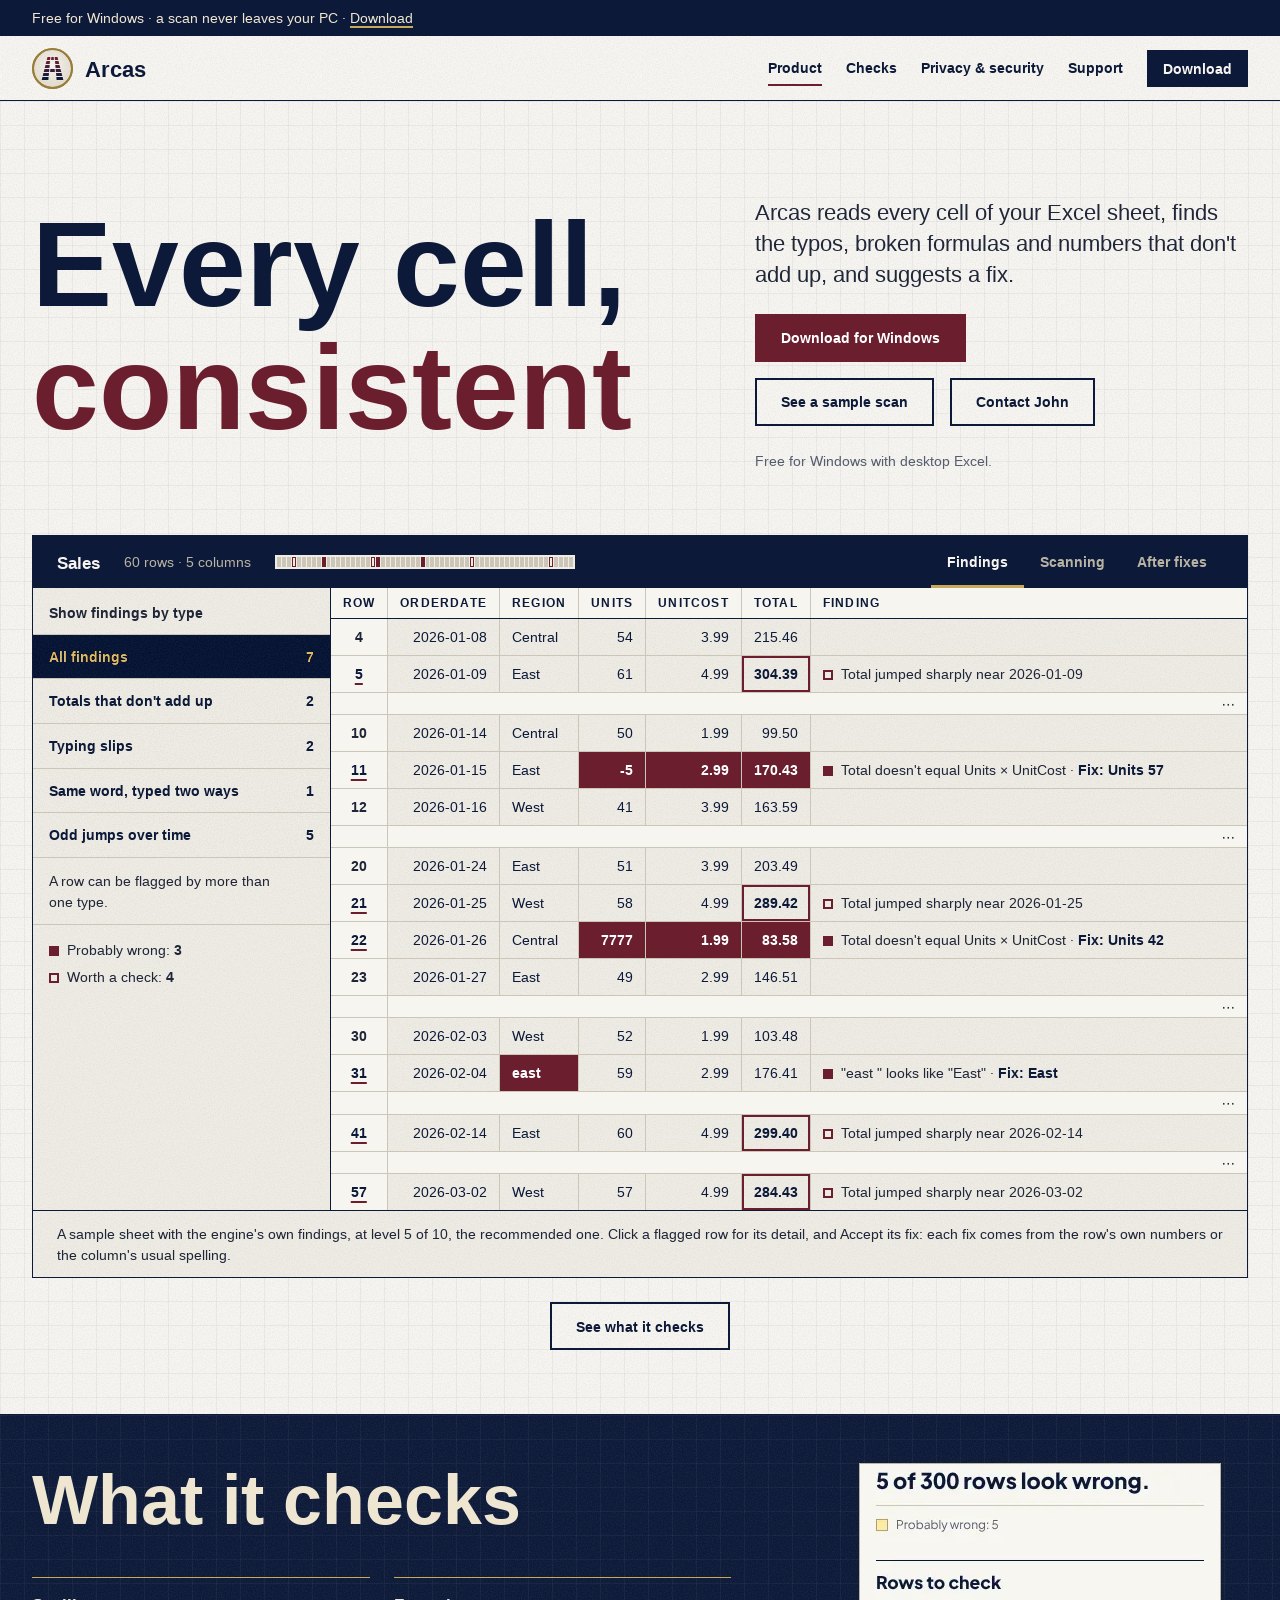
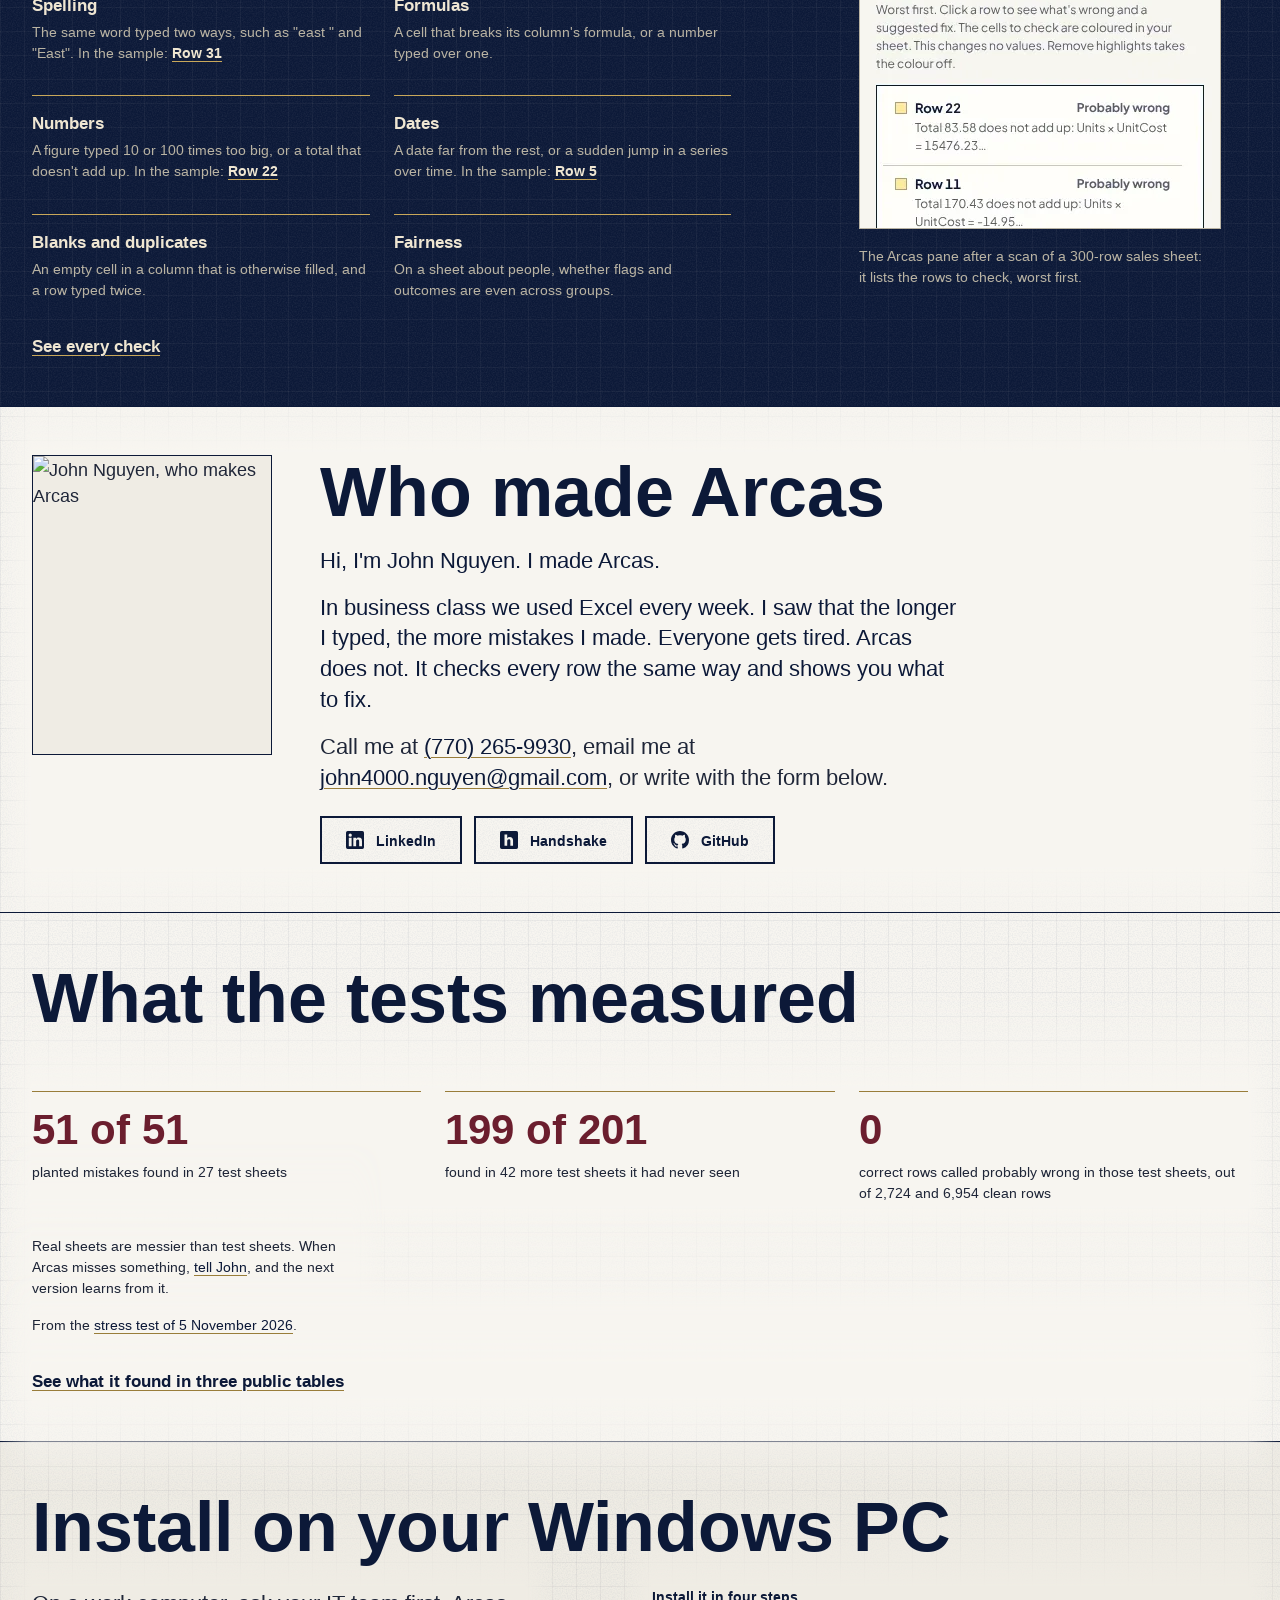
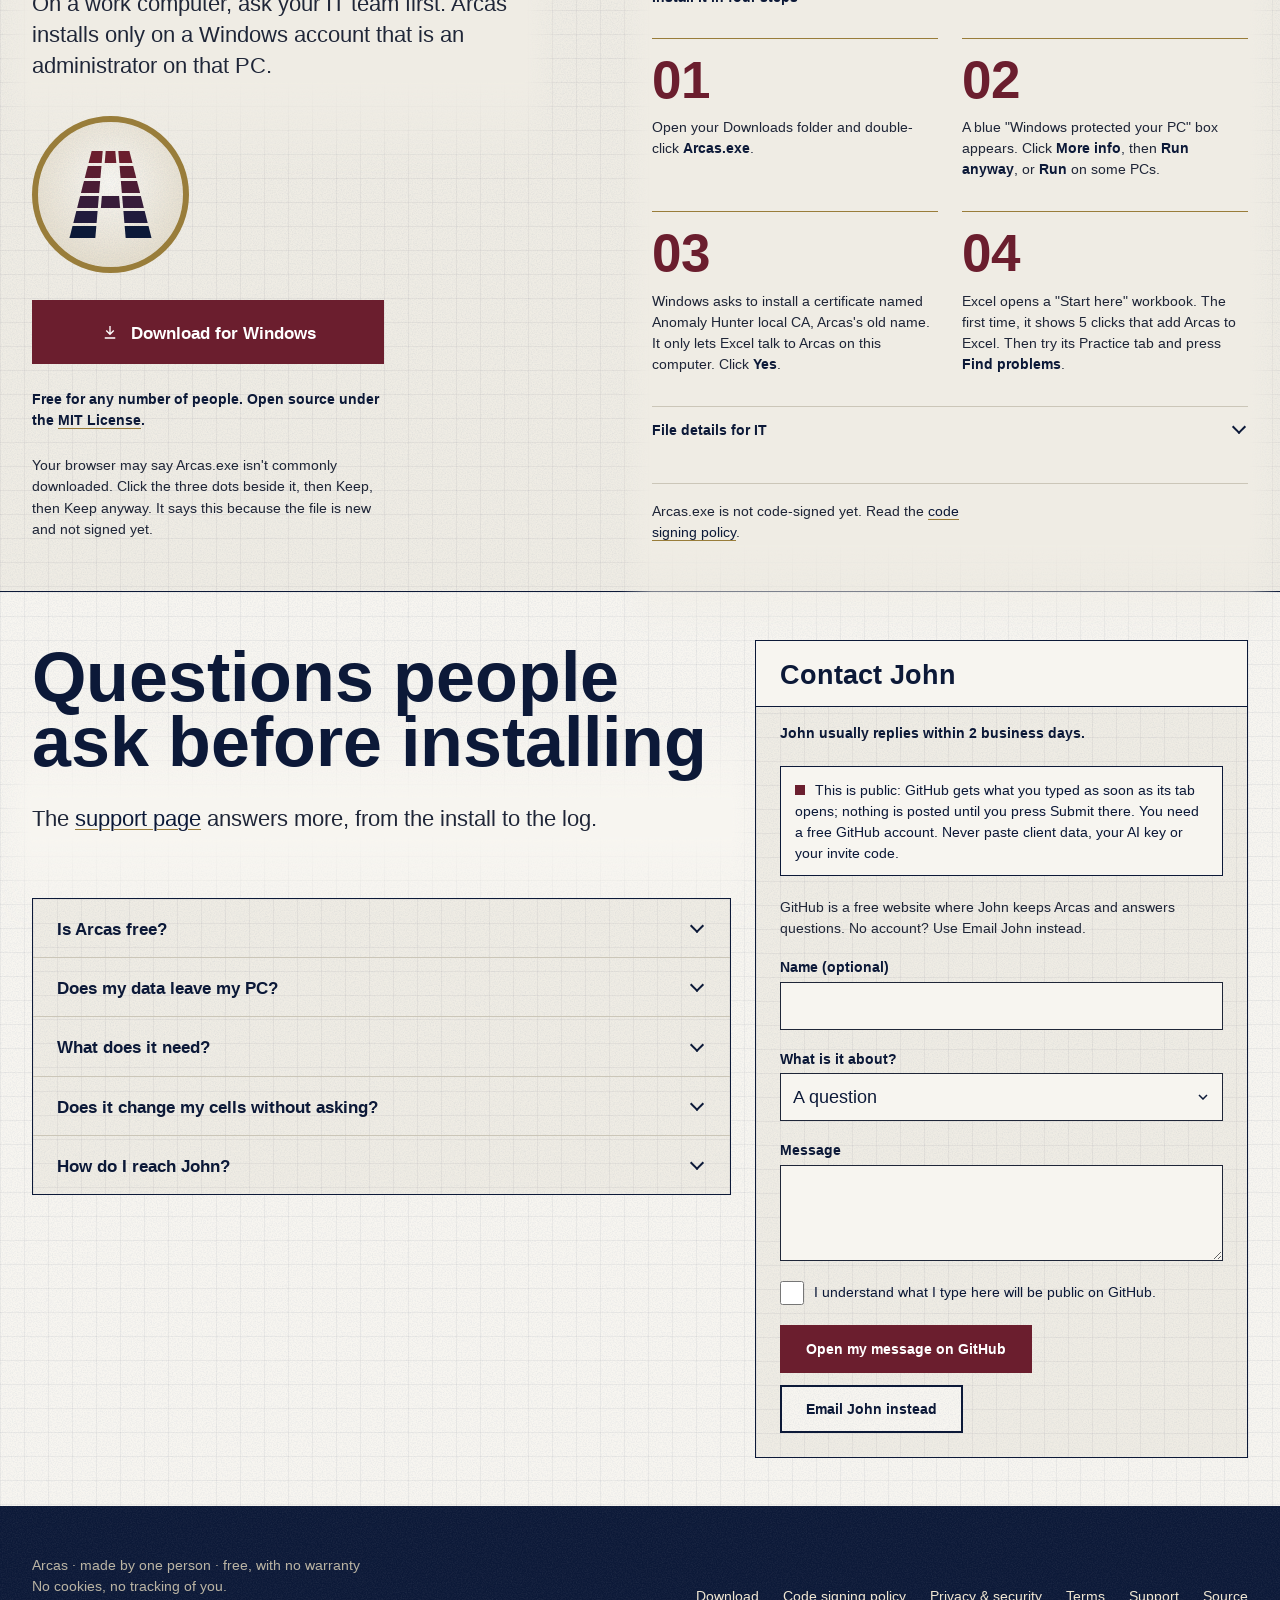
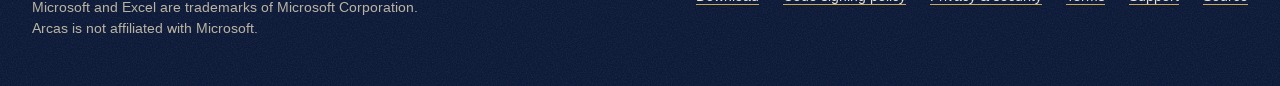
==== commit 35b1afb1: "AH-203: a deeper gradient inside the ring, paper at the coin's heart to a warm sand at its rim John:" ====
--- a/site/index.html
+++ b/site/index.html
@@ -38,7 +38,7 @@
 <aside class="notice-bar" aria-label="Announcement"><p>Free for Windows · a scan never leaves your PC · <a href="#download">Download</a></p></aside>
 <header class="bar">
   <div class="wrap cols">
-    <a class="brand" href="#home" aria-label="Arcas home"><svg class="logo" viewBox="0 0 41 41" aria-hidden="true"><defs><radialGradient id="c41-d" cx="50%" cy="42%" r="62%"><stop offset="0" stop-color="#F7F5F0"/><stop offset="1" stop-color="#EFECE4"/></radialGradient><filter id="c41-g" x="0" y="0" width="100%" height="100%"><feTurbulence type="fractalNoise" baseFrequency=".8" numOctaves="3" seed="3" stitchTiles="stitch"/><feColorMatrix values="0 0 0 0 .05 0 0 0 0 .1 0 0 0 0 .22 0 0 0 -2 1.25"/><feComponentTransfer><feFuncA type="linear" slope=".07"/></feComponentTransfer><feComposite in2="SourceGraphic" operator="in"/></filter><clipPath id="c41-r"><rect x="21" width="20" height="41"/></clipPath><clipPath id="c41-l"><rect width="20" height="41"/></clipPath><mask id="c41-m"><g clip-path="url(#c41-r)"><path class="sweep-a" d="M20.5 0 A20.5 20.5 0 0 1 20.5 41 Z" fill="#fff"/></g><g clip-path="url(#c41-l)"><path class="sweep-b" d="M20.5 41 A20.5 20.5 0 0 1 20.5 0 Z" fill="#fff"/></g></mask></defs><g><circle cx="20.5" cy="20.5" r="18.5" fill="url(#c41-d)"/><circle cx="20.5" cy="20.5" r="18.5" fill="#000" filter="url(#c41-g)"/><circle class="ring-sweep" cx="20.5" cy="20.5" r="19.5" fill="none" stroke="#997D3A" stroke-width="2" mask="url(#c41-m)"/><circle class="ring-whole" cx="20.5" cy="20.5" r="19.5" fill="none" stroke="#997D3A" stroke-width="2"/><path d="M15.5 9 L18.3 9 L18.1 12 L14.7 12Z" fill="#6B1E2E"/><path d="M19.3 9 L21.7 9 L21.9 12 L19.1 12Z" fill="#6B1E2E"/><path d="M22.7 9 L25.5 9 L26.3 12 L22.9 12Z" fill="#6B1E2E"/><path d="M14.5 13 L18 13 L17.7 16 L13.7 16Z" fill="#5B1E30"/><path d="M23 13 L26.5 13 L27.3 16 L23.3 16Z" fill="#5B1E30"/><path d="M13.5 17 L17.7 17 L17.4 20 L12.7 20Z" fill="#4B1C35"/><path d="M23.3 17 L27.5 17 L28.3 20 L23.6 20Z" fill="#4B1C35"/><path d="M12.5 21 L17.3 21 L17.1 24 L11.7 24Z" fill="#371C3A"/><path d="M18.3 21 L22.7 21 L22.9 24 L18.1 24Z" fill="#371C3A"/><path d="M23.7 21 L28.5 21 L29.3 24 L23.9 24Z" fill="#371C3A"/><path d="M11.4 25 L17 25 L16.7 28 L10.7 28Z" fill="#211B3C"/><path d="M24 25 L29.6 25 L30.3 28 L24.3 28Z" fill="#211B3C"/><path d="M10.4 29 L16.6 29 L16.4 32 L9.7 32Z" fill="#0C1938"/><path d="M24.4 29 L30.6 29 L31.3 32 L24.6 32Z" fill="#0C1938"/></g></svg><span>Arcas</span></a>
+    <a class="brand" href="#home" aria-label="Arcas home"><svg class="logo" viewBox="0 0 41 41" aria-hidden="true"><defs><radialGradient id="c41-d" cx="50%" cy="42%" r="62%"><stop offset="0" stop-color="#F7F5F0"/><stop offset="1" stop-color="#E3DBCA"/></radialGradient><filter id="c41-g" x="0" y="0" width="100%" height="100%"><feTurbulence type="fractalNoise" baseFrequency=".8" numOctaves="3" seed="3" stitchTiles="stitch"/><feColorMatrix values="0 0 0 0 .05 0 0 0 0 .1 0 0 0 0 .22 0 0 0 -2 1.25"/><feComponentTransfer><feFuncA type="linear" slope=".07"/></feComponentTransfer><feComposite in2="SourceGraphic" operator="in"/></filter><clipPath id="c41-r"><rect x="21" width="20" height="41"/></clipPath><clipPath id="c41-l"><rect width="20" height="41"/></clipPath><mask id="c41-m"><g clip-path="url(#c41-r)"><path class="sweep-a" d="M20.5 0 A20.5 20.5 0 0 1 20.5 41 Z" fill="#fff"/></g><g clip-path="url(#c41-l)"><path class="sweep-b" d="M20.5 41 A20.5 20.5 0 0 1 20.5 0 Z" fill="#fff"/></g></mask></defs><g><circle cx="20.5" cy="20.5" r="18.5" fill="url(#c41-d)"/><circle cx="20.5" cy="20.5" r="18.5" fill="#000" filter="url(#c41-g)"/><circle class="ring-sweep" cx="20.5" cy="20.5" r="19.5" fill="none" stroke="#997D3A" stroke-width="2" mask="url(#c41-m)"/><circle class="ring-whole" cx="20.5" cy="20.5" r="19.5" fill="none" stroke="#997D3A" stroke-width="2"/><path d="M15.5 9 L18.3 9 L18.1 12 L14.7 12Z" fill="#6B1E2E"/><path d="M19.3 9 L21.7 9 L21.9 12 L19.1 12Z" fill="#6B1E2E"/><path d="M22.7 9 L25.5 9 L26.3 12 L22.9 12Z" fill="#6B1E2E"/><path d="M14.5 13 L18 13 L17.7 16 L13.7 16Z" fill="#5B1E30"/><path d="M23 13 L26.5 13 L27.3 16 L23.3 16Z" fill="#5B1E30"/><path d="M13.5 17 L17.7 17 L17.4 20 L12.7 20Z" fill="#4B1C35"/><path d="M23.3 17 L27.5 17 L28.3 20 L23.6 20Z" fill="#4B1C35"/><path d="M12.5 21 L17.3 21 L17.1 24 L11.7 24Z" fill="#371C3A"/><path d="M18.3 21 L22.7 21 L22.9 24 L18.1 24Z" fill="#371C3A"/><path d="M23.7 21 L28.5 21 L29.3 24 L23.9 24Z" fill="#371C3A"/><path d="M11.4 25 L17 25 L16.7 28 L10.7 28Z" fill="#211B3C"/><path d="M24 25 L29.6 25 L30.3 28 L24.3 28Z" fill="#211B3C"/><path d="M10.4 29 L16.6 29 L16.4 32 L9.7 32Z" fill="#0C1938"/><path d="M24.4 29 L30.6 29 L31.3 32 L24.6 32Z" fill="#0C1938"/></g></svg><span>Arcas</span></a>
     <button class="menu-btn" type="button" aria-expanded="false" aria-controls="main-nav">Menu</button><nav class="links" id="main-nav" aria-label="Main"><a href="index.html" aria-current="page">Product</a><a href="checks.html">Checks</a><a href="privacy.html">Privacy &amp; security</a><a href="support.html">Support</a><a class="btn-trim" href="#download">Download</a></nav>
   </div>
 </header>
@@ -320,7 +320,7 @@
       <p class="sec-lede calm reveal-item">On a work computer, ask your IT team first. Arcas installs only on a Windows account that is an administrator on that PC.</p>
       <div class="stage reveal-item">
         <!-- the mark: John's A of tiles in its gold ring (docs/design/logo/coin-157.svg, AH-203), one unit a pixel at its 157 px height so every row's flat edge lands on a whole pixel; nothing here carries a transform at rest -->
-        <svg class="logo logo-lg" viewBox="0 0 157 157" aria-hidden="true"><defs><radialGradient id="c157-d" cx="50%" cy="42%" r="62%"><stop offset="0" stop-color="#F7F5F0"/><stop offset="1" stop-color="#EFECE4"/></radialGradient><filter id="c157-g" x="0" y="0" width="100%" height="100%"><feTurbulence type="fractalNoise" baseFrequency=".8" numOctaves="3" seed="3" stitchTiles="stitch"/><feColorMatrix values="0 0 0 0 .05 0 0 0 0 .1 0 0 0 0 .22 0 0 0 -2 1.25"/><feComponentTransfer><feFuncA type="linear" slope=".07"/></feComponentTransfer><feComposite in2="SourceGraphic" operator="in"/></filter></defs><g><circle data-part="disc" cx="78.5" cy="78.5" r="72.5" fill="url(#c157-d)"/><circle cx="78.5" cy="78.5" r="72.5" fill="#000" filter="url(#c157-g)"/><circle data-part="ring" cx="78.5" cy="78.5" r="75.5" fill="none" stroke="#997D3A" stroke-width="6"/><path data-part="tile" data-row="0" d="M59.623 35 L70.708 35 L69.689 47 L56.566 47Z" fill="#6B1E2E"/><path data-part="tile" data-row="0" d="M73.708 35 L83.292 35 L84.311 47 L72.689 47Z" fill="#6B1E2E"/><path data-part="tile" data-row="0" d="M86.292 35 L97.377 35 L100.434 47 L87.311 47Z" fill="#6B1E2E"/><path data-part="tile" data-row="1" d="M55.802 50 L69.434 50 L68.415 62 L52.745 62Z" fill="#5B1E30"/><path data-part="tile" data-row="1" d="M87.566 50 L101.198 50 L104.255 62 L88.585 62Z" fill="#5B1E30"/><path data-part="tile" data-row="2" d="M51.981 65 L68.16 65 L67.142 77 L48.925 77Z" fill="#4B1C35"/><path data-part="tile" data-row="2" d="M88.84 65 L105.019 65 L108.075 77 L89.858 77Z" fill="#4B1C35"/><path data-part="tile" data-row="3" d="M48.16 80 L66.887 80 L65.868 92 L45.104 92Z" fill="#371C3A"/><path data-part="tile" data-row="3" d="M69.887 80 L87.113 80 L88.132 92 L68.868 92Z" fill="#371C3A"/><path data-part="tile" data-row="3" d="M90.113 80 L108.84 80 L111.896 92 L91.132 92Z" fill="#371C3A"/><path data-part="tile" data-row="4" d="M44.34 95 L65.613 95 L64.594 107 L41.283 107Z" fill="#211B3C"/><path data-part="tile" data-row="4" d="M91.387 95 L112.66 95 L115.717 107 L92.406 107Z" fill="#211B3C"/><path data-part="tile" data-row="5" d="M40.519 110 L64.34 110 L63.321 122 L37.462 122Z" fill="#0C1938"/><path data-part="tile" data-row="5" d="M92.66 110 L116.481 110 L119.538 122 L93.679 122Z" fill="#0C1938"/></g></svg>
+        <svg class="logo logo-lg" viewBox="0 0 157 157" aria-hidden="true"><defs><radialGradient id="c157-d" cx="50%" cy="42%" r="62%"><stop offset="0" stop-color="#F7F5F0"/><stop offset="1" stop-color="#E3DBCA"/></radialGradient><filter id="c157-g" x="0" y="0" width="100%" height="100%"><feTurbulence type="fractalNoise" baseFrequency=".8" numOctaves="3" seed="3" stitchTiles="stitch"/><feColorMatrix values="0 0 0 0 .05 0 0 0 0 .1 0 0 0 0 .22 0 0 0 -2 1.25"/><feComponentTransfer><feFuncA type="linear" slope=".07"/></feComponentTransfer><feComposite in2="SourceGraphic" operator="in"/></filter></defs><g><circle data-part="disc" cx="78.5" cy="78.5" r="72.5" fill="url(#c157-d)"/><circle cx="78.5" cy="78.5" r="72.5" fill="#000" filter="url(#c157-g)"/><circle data-part="ring" cx="78.5" cy="78.5" r="75.5" fill="none" stroke="#997D3A" stroke-width="6"/><path data-part="tile" data-row="0" d="M59.623 35 L70.708 35 L69.689 47 L56.566 47Z" fill="#6B1E2E"/><path data-part="tile" data-row="0" d="M73.708 35 L83.292 35 L84.311 47 L72.689 47Z" fill="#6B1E2E"/><path data-part="tile" data-row="0" d="M86.292 35 L97.377 35 L100.434 47 L87.311 47Z" fill="#6B1E2E"/><path data-part="tile" data-row="1" d="M55.802 50 L69.434 50 L68.415 62 L52.745 62Z" fill="#5B1E30"/><path data-part="tile" data-row="1" d="M87.566 50 L101.198 50 L104.255 62 L88.585 62Z" fill="#5B1E30"/><path data-part="tile" data-row="2" d="M51.981 65 L68.16 65 L67.142 77 L48.925 77Z" fill="#4B1C35"/><path data-part="tile" data-row="2" d="M88.84 65 L105.019 65 L108.075 77 L89.858 77Z" fill="#4B1C35"/><path data-part="tile" data-row="3" d="M48.16 80 L66.887 80 L65.868 92 L45.104 92Z" fill="#371C3A"/><path data-part="tile" data-row="3" d="M69.887 80 L87.113 80 L88.132 92 L68.868 92Z" fill="#371C3A"/><path data-part="tile" data-row="3" d="M90.113 80 L108.84 80 L111.896 92 L91.132 92Z" fill="#371C3A"/><path data-part="tile" data-row="4" d="M44.34 95 L65.613 95 L64.594 107 L41.283 107Z" fill="#211B3C"/><path data-part="tile" data-row="4" d="M91.387 95 L112.66 95 L115.717 107 L92.406 107Z" fill="#211B3C"/><path data-part="tile" data-row="5" d="M40.519 110 L64.34 110 L63.321 122 L37.462 122Z" fill="#0C1938"/><path data-part="tile" data-row="5" d="M92.66 110 L116.481 110 L119.538 122 L93.679 122Z" fill="#0C1938"/></g></svg>
         <a class="btn btn-primary" href="https://github.com/ricepillow3000/excel-anomaly-hunter/releases/latest/download/Arcas.exe"><svg viewBox="0 0 24 24" fill="none" stroke="currentColor" stroke-width="1.8" aria-hidden="true"><path d="M12 4v11M7 10l5 5 5-5M5 20h14"/></svg>Download for Windows</a>
         <p class="license-line">Free for any number of people. Open source under the <a href="https://github.com/ricepillow3000/excel-anomaly-hunter/blob/main/LICENSE">MIT License</a>.</p>
         <p class="stage-note">Your browser may say Arcas.exe isn't commonly downloaded. Click the three dots beside it, then Keep, then Keep anyway. It says this because the file is new and not signed yet.</p>
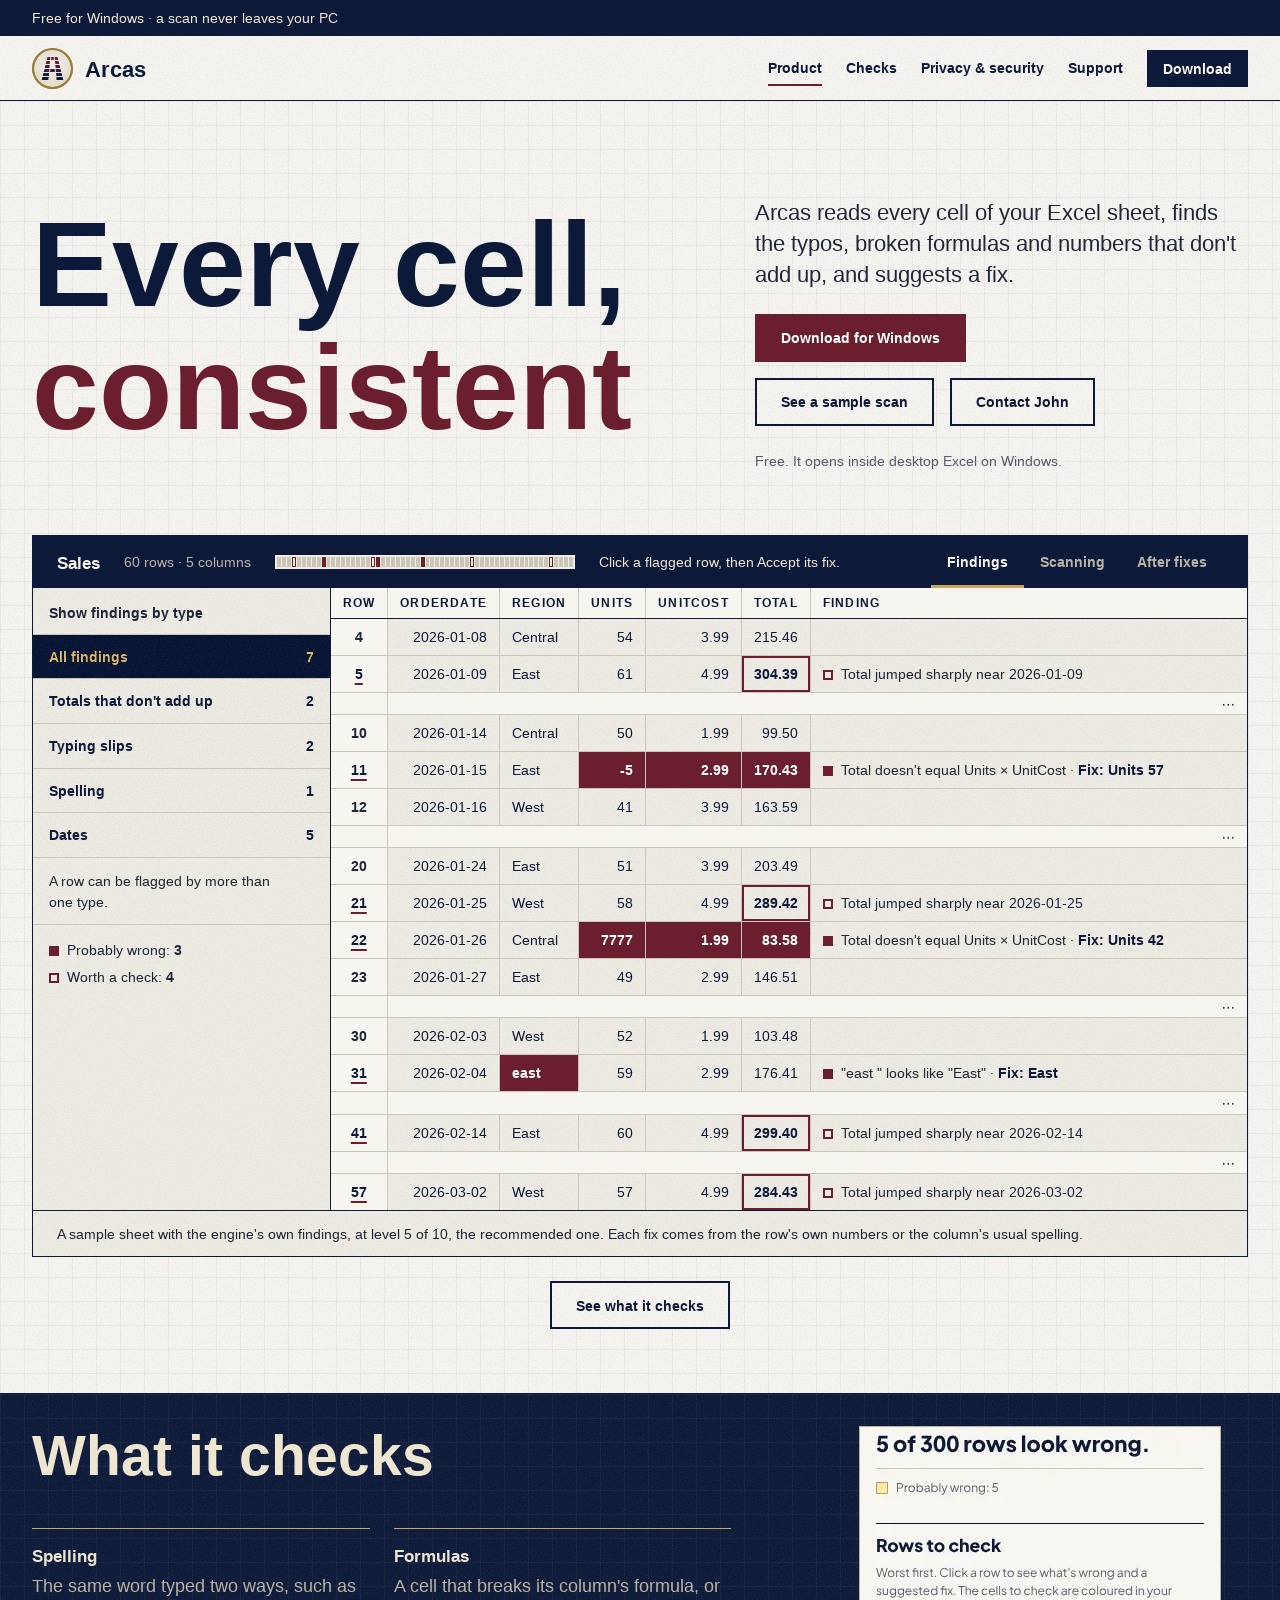
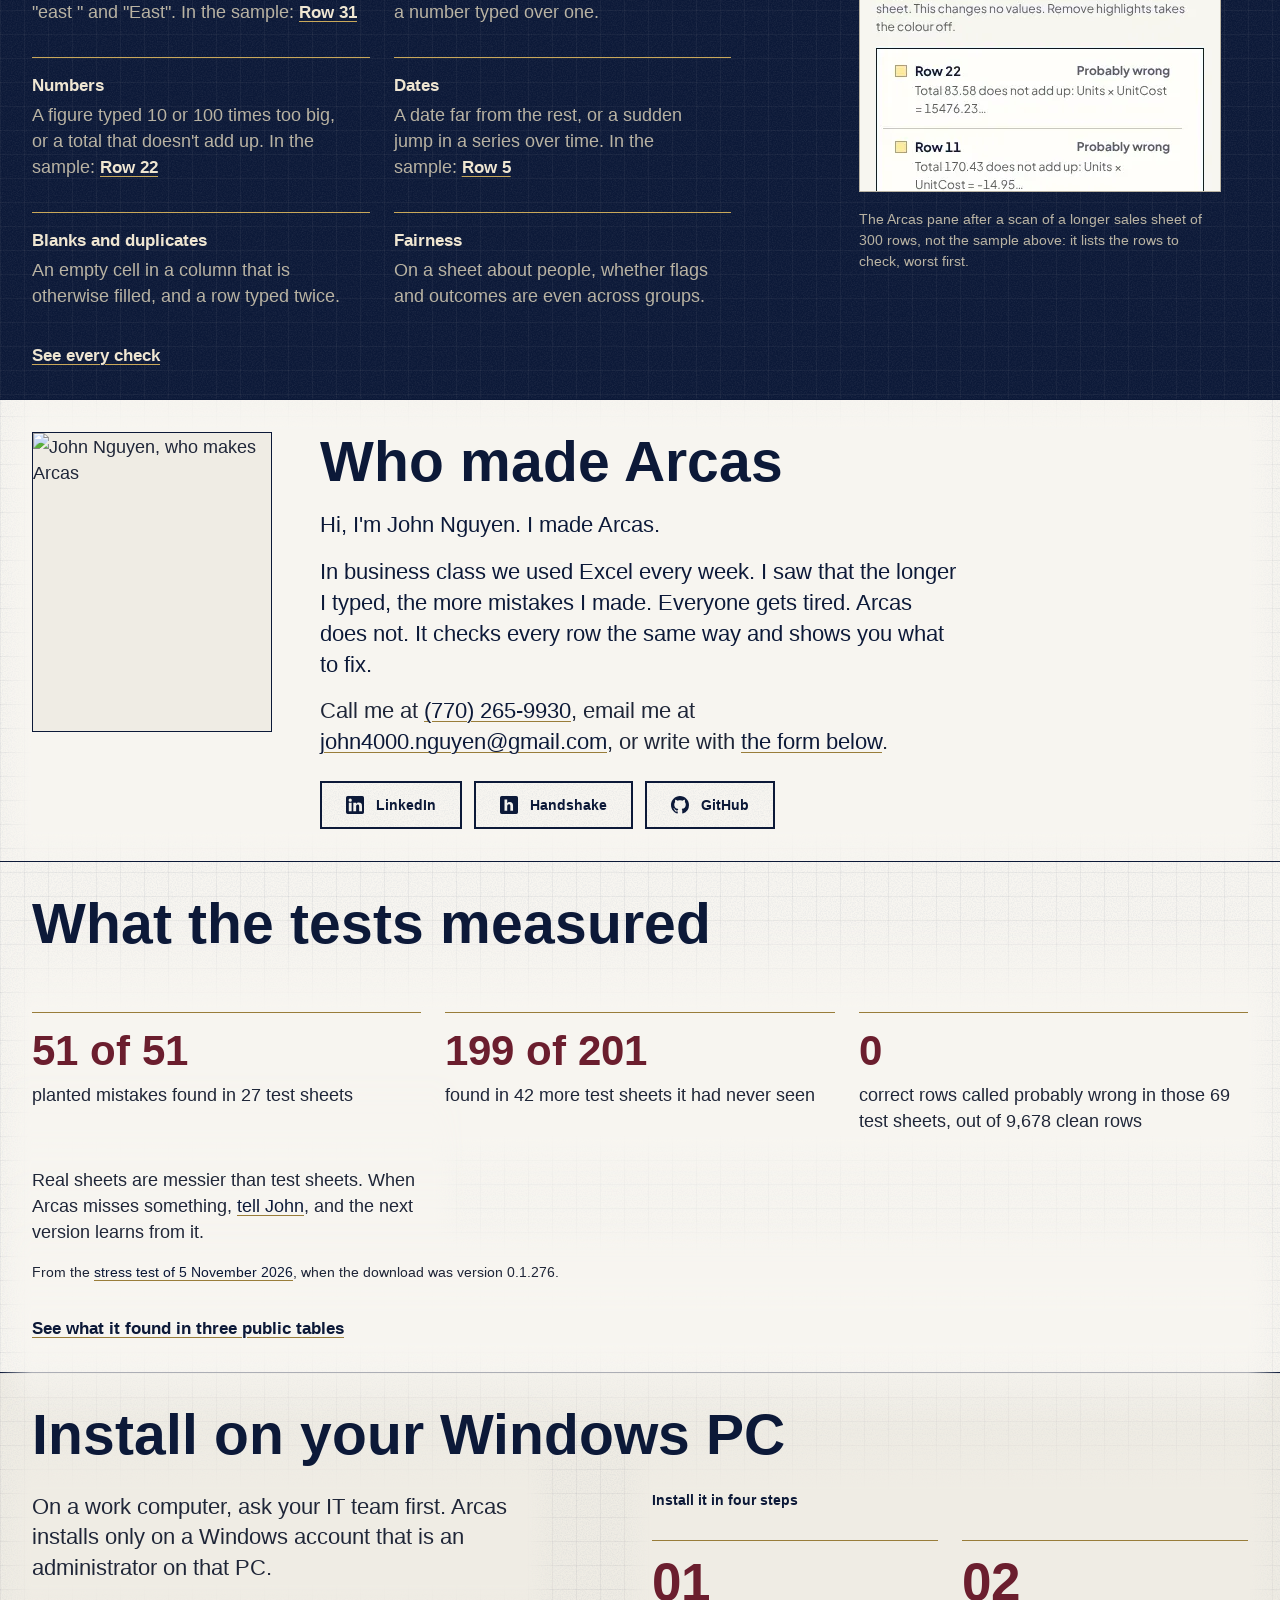
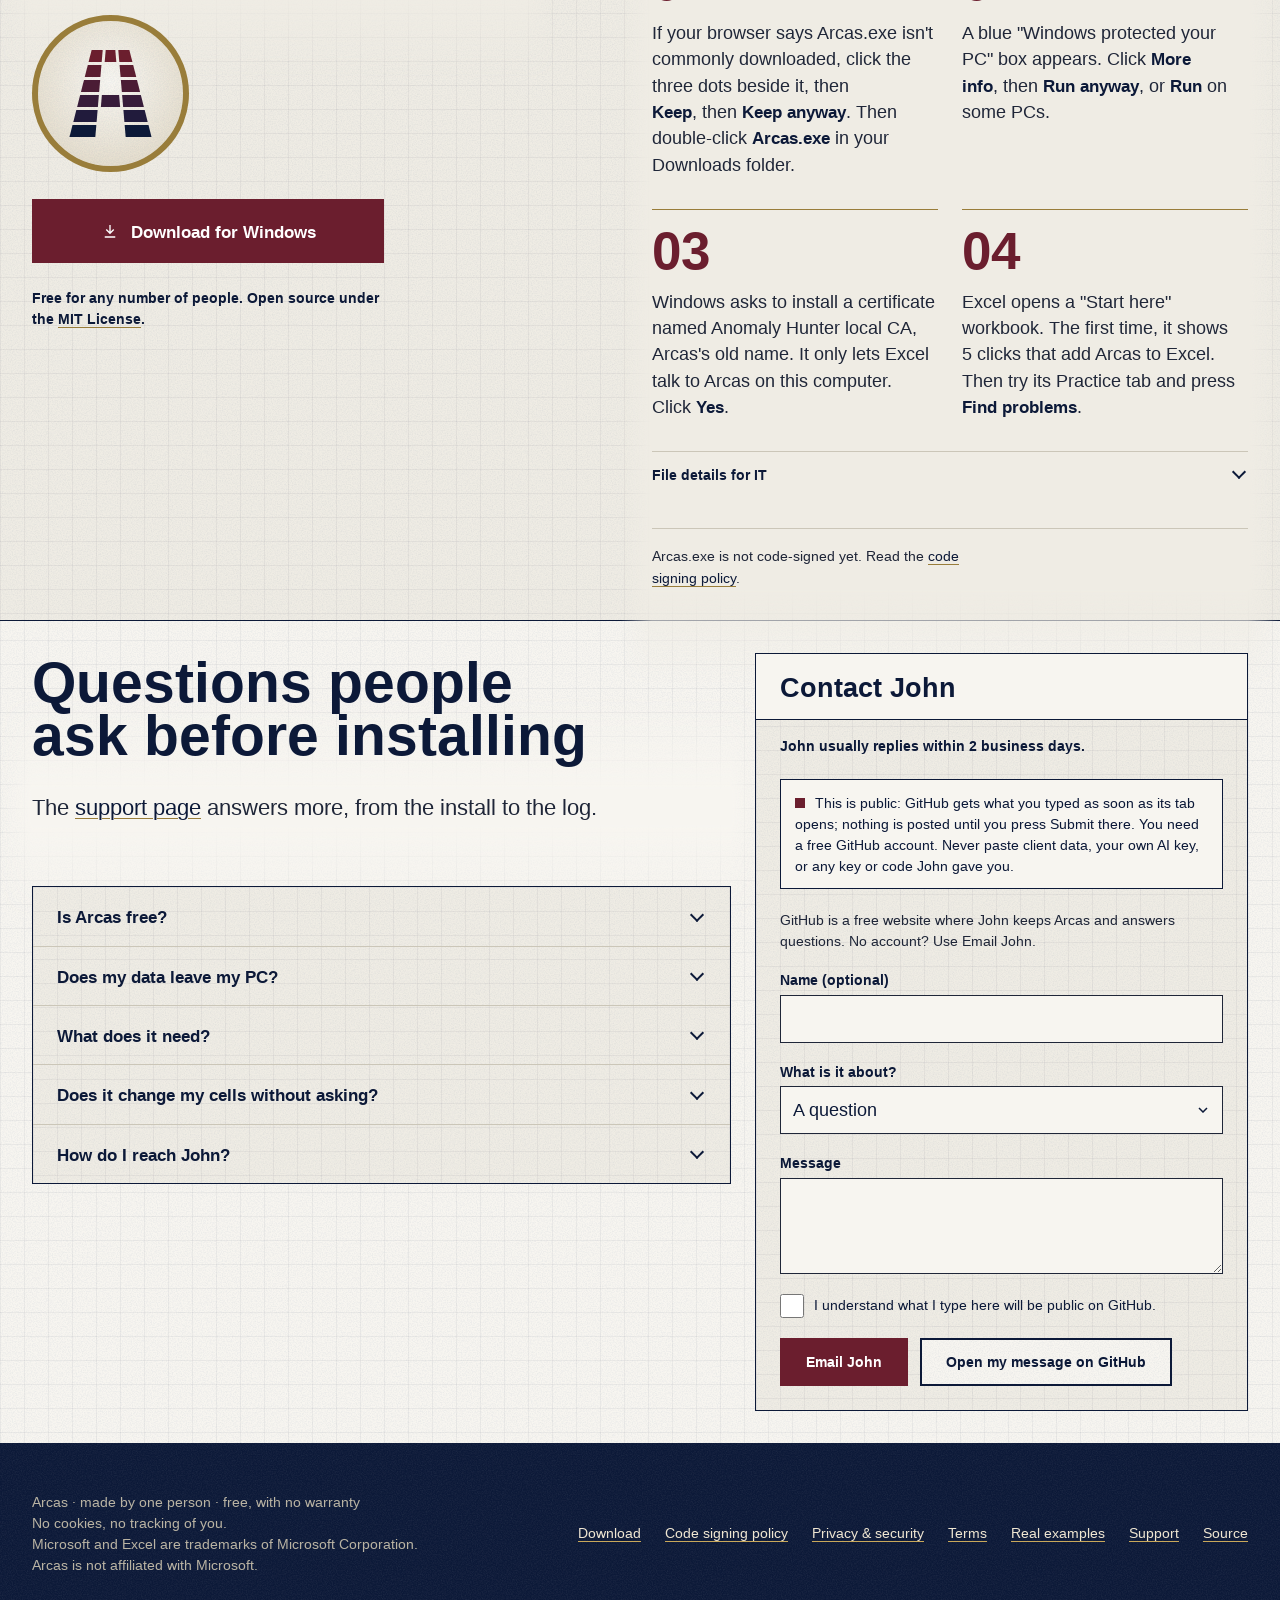
==== commit 00dde625: "AH-227: website UX fixes from the UX study (W-01 to W-35, P-37) W-01 the header's Download and W-02 " ====
--- a/site/index.html
+++ b/site/index.html
@@ -35,7 +35,7 @@
 </head>
 <body id="home">
 <a class="skip-link" href="#page">Skip to content</a>
-<aside class="notice-bar" aria-label="Announcement"><p>Free for Windows · a scan never leaves your PC · <a href="#download">Download</a></p></aside>
+<aside class="notice-bar" aria-label="Announcement"><p>Free for Windows<span class="wide-only"> · a scan never leaves your PC</span></p></aside>
 <header class="bar">
   <div class="wrap cols">
     <a class="brand" href="#home" aria-label="Arcas home"><svg class="logo" viewBox="0 0 41 41" aria-hidden="true"><defs><radialGradient id="c41-d" cx="50%" cy="42%" r="62%"><stop offset="0" stop-color="#F7F5F0"/><stop offset="1" stop-color="#E3DBCA"/></radialGradient><filter id="c41-g" x="0" y="0" width="100%" height="100%"><feTurbulence type="fractalNoise" baseFrequency=".8" numOctaves="3" seed="3" stitchTiles="stitch"/><feColorMatrix values="0 0 0 0 .05 0 0 0 0 .1 0 0 0 0 .22 0 0 0 -2 1.25"/><feComponentTransfer><feFuncA type="linear" slope=".07"/></feComponentTransfer><feComposite in2="SourceGraphic" operator="in"/></filter><clipPath id="c41-r"><rect x="21" width="20" height="41"/></clipPath><clipPath id="c41-l"><rect width="20" height="41"/></clipPath><mask id="c41-m"><g clip-path="url(#c41-r)"><path class="sweep-a" d="M20.5 0 A20.5 20.5 0 0 1 20.5 41 Z" fill="#fff"/></g><g clip-path="url(#c41-l)"><path class="sweep-b" d="M20.5 41 A20.5 20.5 0 0 1 20.5 0 Z" fill="#fff"/></g></mask></defs><g><circle cx="20.5" cy="20.5" r="18.5" fill="url(#c41-d)"/><circle cx="20.5" cy="20.5" r="18.5" fill="#000" filter="url(#c41-g)"/><circle class="ring-sweep" cx="20.5" cy="20.5" r="19.5" fill="none" stroke="#997D3A" stroke-width="2" mask="url(#c41-m)"/><circle class="ring-whole" cx="20.5" cy="20.5" r="19.5" fill="none" stroke="#997D3A" stroke-width="2"/><path d="M15.5 9 L18.3 9 L18.1 12 L14.7 12Z" fill="#6B1E2E"/><path d="M19.3 9 L21.7 9 L21.9 12 L19.1 12Z" fill="#6B1E2E"/><path d="M22.7 9 L25.5 9 L26.3 12 L22.9 12Z" fill="#6B1E2E"/><path d="M14.5 13 L18 13 L17.7 16 L13.7 16Z" fill="#5B1E30"/><path d="M23 13 L26.5 13 L27.3 16 L23.3 16Z" fill="#5B1E30"/><path d="M13.5 17 L17.7 17 L17.4 20 L12.7 20Z" fill="#4B1C35"/><path d="M23.3 17 L27.5 17 L28.3 20 L23.6 20Z" fill="#4B1C35"/><path d="M12.5 21 L17.3 21 L17.1 24 L11.7 24Z" fill="#371C3A"/><path d="M18.3 21 L22.7 21 L22.9 24 L18.1 24Z" fill="#371C3A"/><path d="M23.7 21 L28.5 21 L29.3 24 L23.9 24Z" fill="#371C3A"/><path d="M11.4 25 L17 25 L16.7 28 L10.7 28Z" fill="#211B3C"/><path d="M24 25 L29.6 25 L30.3 28 L24.3 28Z" fill="#211B3C"/><path d="M10.4 29 L16.6 29 L16.4 32 L9.7 32Z" fill="#0C1938"/><path d="M24.4 29 L30.6 29 L31.3 32 L24.6 32Z" fill="#0C1938"/></g></svg><span>Arcas</span></a>
@@ -51,7 +51,7 @@
         <p>Arcas reads every cell of your Excel sheet, finds the typos, broken formulas and numbers that don't add up, and suggests a fix.</p>
         <div class="hero-cta"><a class="btn btn-primary" href="#download">Download for Windows</a><a class="btn btn-ghost" href="#preview" data-glide="frame">See a sample scan</a><a class="btn btn-plain" href="#contact" data-glide="top">Contact John</a></div>
         <p class="phone-only">Arcas runs on a Windows computer. Open this page on that computer to download it, or <a href="mailto:?subject=Arcas%20for%20Excel&amp;body=https%3A%2F%2Fricepillow3000.github.io%2Fexcel-anomaly-hunter%2F%23download">email yourself the link</a>.</p>
-        <span class="note">Free for Windows with desktop Excel.</span>
+        <span class="note">Free. It opens inside desktop Excel on Windows.</span>
       </div>
 
       <!-- The engine's real result on this sample sheet (60 orders, 3 planted errors): 3 probably wrong, 4 worth a check. 13 of its
@@ -63,6 +63,7 @@
           <!-- AH-183: the whole sheet at a glance, one mark a row (rows 2 to 61; the table shows 13): wine where the engine
                says probably wrong, outlined where worth a check (test_site_sample.py holds each to the scan) -->
           <div class="sheet-map" aria-hidden="true" title="Each mark is one row of the sheet: filled is probably wrong, outlined is worth a check."><i></i><i></i><i></i><i class="q" data-kind="time"></i><i></i><i></i><i></i><i></i><i></i><i class="w" data-kind="recon keying"></i><i></i><i></i><i></i><i></i><i></i><i></i><i></i><i></i><i></i><i class="q" data-kind="time"></i><i class="w" data-kind="recon keying time"></i><i></i><i></i><i></i><i></i><i></i><i></i><i></i><i></i><i class="w" data-kind="label"></i><i></i><i></i><i></i><i></i><i></i><i></i><i></i><i></i><i></i><i class="q" data-kind="time"></i><i></i><i></i><i></i><i></i><i></i><i></i><i></i><i></i><i></i><i></i><i></i><i></i><i></i><i></i><i></i><i class="q" data-kind="time"></i><i></i><i></i><i></i><i></i></div>
+          <p class="ws-how">Click a flagged row, then Accept its fix.</p>
           <div class="tabs" role="tablist" aria-label="Scan state" hidden>
             <button type="button" role="tab" id="t-found" aria-selected="true" aria-controls="p-found">Findings</button>
             <button type="button" role="tab" id="t-busy" aria-selected="false" aria-controls="p-busy" tabindex="-1">Scanning</button>
@@ -75,8 +76,8 @@
             <button type="button" data-kind="all" aria-pressed="true">All findings<span class="n" data-n="7" data-after="4">7</span></button>
             <button type="button" data-kind="recon" aria-pressed="false">Totals that don't add up<span class="n" data-n="2" data-after="0">2</span></button>
             <button type="button" data-kind="keying" aria-pressed="false">Typing slips<span class="n" data-n="2" data-after="0">2</span></button>
-            <button type="button" data-kind="label" aria-pressed="false">Same word, typed two ways<span class="n" data-n="1" data-after="0">1</span></button>
-            <button type="button" data-kind="time" aria-pressed="false">Odd jumps over time<span class="n" data-n="5" data-after="4">5</span></button>
+            <button type="button" data-kind="label" aria-pressed="false">Spelling<span class="n" data-n="1" data-after="0">1</span></button>
+            <button type="button" data-kind="time" aria-pressed="false">Dates<span class="n" data-n="5" data-after="4">5</span></button>
             <p class="overlap">A row can be flagged by more than one type.</p>
             <p class="key"><span><i aria-hidden="true"></i>Probably wrong: <b class="kcount" data-n="3" data-after="0">3</b></span><span><i class="q" aria-hidden="true"></i>Worth a check: <b class="kcount" data-n="4" data-after="4">4</b></span></p>
           </nav>
@@ -123,19 +124,19 @@
                   <dt>Usual limit</dt><dd>Units 0 or more</dd>
                   <dt>Proposed fix</dt><dd>Units 57, from the row's own numbers: <span class="nb">170.43 ÷ 2.99</span></dd>
                 </dl>
-                <p class="m-said">In the pane: "Total 170.43 does not add up: Units × UnitCost = -14.95
+                <p class="m-said">In Excel, Arcas says: "Total 170.43 does not add up: Units × UnitCost = -14.95
 Units is -5, below its usual limit of 0"</p>
               </div>
               <div class="matrix" id="m22" role="dialog" aria-label="Row 22 detail" hidden>
                 <div class="m-head"><b>Row 22 · Probably wrong</b><button type="button" class="btn btn-primary m-accept">Accept</button><button type="button" class="m-close" aria-label="Close">Close</button></div>
                 <dl>
-                  <dt>Checks</dt><dd>Totals that don't add up, typing slips, odd jumps over time</dd>
+                  <dt>Checks</dt><dd>Totals that don't add up, typing slips, dates</dd>
                   <dt>Rule</dt><dd><span class="nb">Total = Units × UnitCost</span></dd>
                   <dt>Found</dt><dd><span class="nb">7777 × 1.99 = 15476.23,</span> but Total is 83.58</dd>
                   <dt>Usual limit</dt><dd>Units 105 or less</dd>
                   <dt>Proposed fix</dt><dd>Units 42, from the row's own numbers: <span class="nb">83.58 ÷ 1.99</span></dd>
                 </dl>
-                <p class="m-said">In the pane: "Total 83.58 does not add up: Units × UnitCost = 15476.23
+                <p class="m-said">In Excel, Arcas says: "Total 83.58 does not add up: Units × UnitCost = 15476.23
 Units is 7777, above its usual limit of 105
 Units breaks its usual pattern near <span class="iso-date">2026-01-26</span>
 Units jumped sharply near <span class="iso-date">2026-01-26</span>"</p>
@@ -143,56 +144,56 @@
               <div class="matrix" id="m31" role="dialog" aria-label="Row 31 detail" hidden>
                 <div class="m-head"><b>Row 31 · Probably wrong</b><button type="button" class="btn btn-primary m-accept">Accept</button><button type="button" class="m-close" aria-label="Close">Close</button></div>
                 <dl>
-                  <dt>Check</dt><dd>Same word, typed two ways</dd>
+                  <dt>Check</dt><dd>Spelling</dd>
                   <dt>Found</dt><dd>Region "east " (lower case, a trailing space)</dd>
                   <dt>Usual spelling</dt><dd>"East", in 20 other rows</dd>
                   <dt>Proposed fix</dt><dd>East</dd>
                 </dl>
-                <p class="m-said">In the pane: "Region "east " looks like "East" (same word, different capitals/spaces)"</p>
+                <p class="m-said">In Excel, Arcas says: "Region "east " looks like "East" (same word, different capitals/spaces)"</p>
               </div>
               <div class="matrix" id="m5" role="dialog" aria-label="Row 5 detail" hidden>
                 <div class="m-head"><b>Row 5 · Worth a check</b><button type="button" class="m-close" aria-label="Close">Close</button></div>
                 <dl>
-                  <dt>Check</dt><dd>Odd jumps over time</dd>
+                  <dt>Check</dt><dd>Dates</dd>
                   <dt>Found</dt><dd>Total 304.39 on 2026-01-09, a sharp jump from the dates around it</dd>
                   <dt>What to check</dt><dd>Nothing here is clearly broken, but the values are unusual together. Check them against the source; if they're right, leave them.</dd>
                   <dt>Behind it</dt><dd>UnitCost 4.99: the price peaks every 4 days, and Total jumps with it</dd>
                   <dt>Total, rows 2 to 61</dt><dd class="m-chart"><svg viewBox="0 0 240 56" aria-hidden="true"><use href="#totals"/><circle cx="15.8" cy="5" r="3.5"/></svg></dd>
                 </dl>
-                <p class="m-said">In the pane: "Total jumped sharply near <span class="iso-date">2026-01-09</span>"</p>
+                <p class="m-said">In Excel, Arcas says: "Total jumped sharply near <span class="iso-date">2026-01-09</span>"</p>
               </div>
               <div class="matrix" id="m21" role="dialog" aria-label="Row 21 detail" hidden>
                 <div class="m-head"><b>Row 21 · Worth a check</b><button type="button" class="m-close" aria-label="Close">Close</button></div>
                 <dl>
-                  <dt>Check</dt><dd>Odd jumps over time</dd>
+                  <dt>Check</dt><dd>Dates</dd>
                   <dt>Found</dt><dd>Total 289.42 on 2026-01-25, a sharp jump from the dates around it</dd>
                   <dt>What to check</dt><dd>Nothing here is clearly broken, but the values are unusual together. Check them against the source; if they're right, leave them.</dd>
                   <dt>Behind it</dt><dd>UnitCost 4.99: the price peaks every 4 days, and Total jumps with it</dd>
                   <dt>Total, rows 2 to 61</dt><dd class="m-chart"><svg viewBox="0 0 240 56" aria-hidden="true"><use href="#totals"/><circle cx="78.7" cy="8.2" r="3.5"/></svg></dd>
                 </dl>
-                <p class="m-said">In the pane: "Total jumped sharply near <span class="iso-date">2026-01-25</span>"</p>
+                <p class="m-said">In Excel, Arcas says: "Total jumped sharply near <span class="iso-date">2026-01-25</span>"</p>
               </div>
               <div class="matrix" id="m41" role="dialog" aria-label="Row 41 detail" hidden>
                 <div class="m-head"><b>Row 41 · Worth a check</b><button type="button" class="m-close" aria-label="Close">Close</button></div>
                 <dl>
-                  <dt>Check</dt><dd>Odd jumps over time</dd>
+                  <dt>Check</dt><dd>Dates</dd>
                   <dt>Found</dt><dd>Total 299.40 on 2026-02-14, a sharp jump from the dates around it</dd>
                   <dt>What to check</dt><dd>Nothing here is clearly broken, but the values are unusual together. Check them against the source; if they're right, leave them.</dd>
                   <dt>Behind it</dt><dd>UnitCost 4.99: the price peaks every 4 days, and Total jumps with it</dd>
                   <dt>Total, rows 2 to 61</dt><dd class="m-chart"><svg viewBox="0 0 240 56" aria-hidden="true"><use href="#totals"/><circle cx="157.4" cy="6.1" r="3.5"/></svg></dd>
                 </dl>
-                <p class="m-said">In the pane: "Total jumped sharply near <span class="iso-date">2026-02-14</span>"</p>
+                <p class="m-said">In Excel, Arcas says: "Total jumped sharply near <span class="iso-date">2026-02-14</span>"</p>
               </div>
               <div class="matrix" id="m57" role="dialog" aria-label="Row 57 detail" hidden>
                 <div class="m-head"><b>Row 57 · Worth a check</b><button type="button" class="m-close" aria-label="Close">Close</button></div>
                 <dl>
-                  <dt>Check</dt><dd>Odd jumps over time</dd>
+                  <dt>Check</dt><dd>Dates</dd>
                   <dt>Found</dt><dd>Total 284.43 on 2026-03-02, a sharp jump from the dates around it</dd>
                   <dt>What to check</dt><dd>Nothing here is clearly broken, but the values are unusual together. Check them against the source; if they're right, leave them.</dd>
                   <dt>Behind it</dt><dd>UnitCost 4.99: the price peaks every 4 days, and Total jumps with it</dd>
                   <dt>Total, rows 2 to 61</dt><dd class="m-chart"><svg viewBox="0 0 240 56" aria-hidden="true"><use href="#totals"/><circle cx="220.3" cy="9.2" r="3.5"/></svg></dd>
                 </dl>
-                <p class="m-said">In the pane: "Total jumped sharply near <span class="iso-date">2026-03-02</span>"</p>
+                <p class="m-said">In Excel, Arcas says: "Total jumped sharply near <span class="iso-date">2026-03-02</span>"</p>
               </div>
             </div>
 
@@ -204,6 +205,7 @@
                 <ol class="stages">
                   <li>Step 1 of 3: reading your sheet…</li>
                   <li>Step 2 of 3: checking 60 rows…</li>
+                  <li>Step 3 of 3: highlighting rows to check…</li>
                   <li>Fixing exact mistakes… <span class="small">only with Auto-fix on</span></li>
                 </ol>
                 <p class="small">On your PC, a sheet this size takes moments and needs no internet.</p>
@@ -246,7 +248,7 @@
             </div>
           </div>
         </div>
-        <figcaption class="ws-foot" id="ws-cap">A sample sheet with the engine's own findings, at level 5 of 10, the recommended one. Click a flagged row for its detail, and Accept its fix: each fix comes from the row's own numbers or the column's usual spelling.</figcaption>
+        <figcaption class="ws-foot" id="ws-cap">A sample sheet with the engine's own findings, at level 5 of 10, the recommended one. Each fix comes from the row's own numbers or the column's usual spelling.</figcaption>
       </figure>
       <p class="next-up"><a class="btn btn-ghost" href="#checks" data-glide="top">See what it checks</a></p>
     </div>
@@ -268,7 +270,7 @@
       <!-- AH-156: the real pane, captured by the e2e after a scan of its own 300-row sales sheet, not the sample above -->
       <figure class="shot reveal-item">
         <img src="assets/pane-after-scan.webp" width="360" height="900" alt="The Arcas pane after a scan: 5 of 300 rows look wrong, and the rows to check start with Row 22 and Row 11, each with its reason" loading="lazy" decoding="async">
-        <figcaption>The Arcas pane after a scan of a 300-row sales sheet: it lists the rows to check, worst first.</figcaption>
+        <figcaption>The Arcas pane after a scan of a longer sales sheet of 300 rows, not the sample above: it lists the rows to check, worst first.</figcaption>
       </figure>
       <p class="all-checks reveal-item"><a href="checks.html">See every check</a></p>
     </div>
@@ -287,7 +289,7 @@
             <p>Hi, I'm John Nguyen. I made Arcas.</p>
             <p>In business class we used Excel every week. I saw that the longer I typed, the more mistakes I made. Everyone gets tired. Arcas does not. It checks every row the same way and shows you what to fix.</p>
           </div>
-          <p>Call me at <a href="tel:+17702659930">(770) 265-9930</a>, email me at <a href="mailto:john4000.nguyen@gmail.com">john4000.nguyen@gmail.com</a>, or write with the form below.</p>
+          <p>Call me at <a href="tel:+17702659930">(770) 265-9930</a>, email me at <a href="mailto:john4000.nguyen@gmail.com">john4000.nguyen@gmail.com</a>, or write with <a href="#contact">the form below</a>.</p>
           <nav class="profiles" aria-label="John Nguyen elsewhere">
             <a class="btn btn-plain" href="https://www.linkedin.com/in/johnnguyen3000/" aria-label="John Nguyen on LinkedIn"><svg viewBox="0 0 16 16" aria-hidden="true"><path fill="currentColor" d="M1.5 0h13A1.5 1.5 0 0 1 16 1.5v13a1.5 1.5 0 0 1-1.5 1.5h-13A1.5 1.5 0 0 1 0 14.5v-13A1.5 1.5 0 0 1 1.5 0Zm1 6v7.5h2.5V6Zm1.25-3.75a1.45 1.45 0 1 0 0 2.9 1.45 1.45 0 0 0 0-2.9ZM6.5 6v7.5H9V9.6c0-1 .2-1.95 1.45-1.95 1.2 0 1.25 1.15 1.25 2V13.5h2.5V9.1C14.2 6.95 13.7 5.8 11.25 5.8c-1.15 0-1.95.65-2.25 1.25V6Z"/></svg>LinkedIn</a>
             <a class="btn btn-plain" href="https://app.joinhandshake.com/profiles/74fwhv" aria-label="John Nguyen on Handshake"><svg viewBox="0 0 16 16" aria-hidden="true"><path fill="currentColor" d="M1.5 0h13A1.5 1.5 0 0 1 16 1.5v13a1.5 1.5 0 0 1-1.5 1.5h-13A1.5 1.5 0 0 1 0 14.5v-13A1.5 1.5 0 0 1 1.5 0ZM4 3v10h2.4V9.1c0-1.1.55-1.75 1.5-1.75s1.3.6 1.3 1.6V13h2.4V8.5c0-2.1-1.05-3.2-2.85-3.2-1.05 0-1.85.45-2.35 1.15V3Z"/></svg>Handshake</a>
@@ -306,10 +308,10 @@
       <dl class="proof calm" data-reveal-group="rows">
         <div class="reveal-item"><span class="rule" aria-hidden="true"></span><dt>51 of 51</dt><dd>planted mistakes found in 27 test sheets</dd></div>
         <div class="reveal-item"><span class="rule" aria-hidden="true"></span><dt>199 of 201</dt><dd>found in 42 more test sheets it had never seen</dd></div>
-        <div class="reveal-item"><span class="rule" aria-hidden="true"></span><dt>0</dt><dd>correct rows called probably wrong in those test sheets, out of 2,724 and 6,954 clean rows</dd></div>
+        <div class="reveal-item"><span class="rule" aria-hidden="true"></span><dt>0</dt><dd>correct rows called probably wrong in those 69 test sheets, out of 9,678 clean rows</dd></div>
       </dl>
       <p class="proof-note calm reveal-item">Real sheets are messier than test sheets. When Arcas misses something, <a href="#contact">tell John</a>, and the next version learns from it.</p>
-      <p class="proof-from calm reveal-item">From the <a href="https://github.com/ricepillow3000/excel-anomaly-hunter/blob/main/docs/proof/2026-11-05-stress-test.md">stress test of 5 November 2026</a>.</p>
+      <p class="proof-from calm reveal-item">From the <a href="https://github.com/ricepillow3000/excel-anomaly-hunter/blob/main/docs/proof/2026-11-05-stress-test.md">stress test of 5 November 2026</a>, when the download was version 0.1.276.</p>
       <p class="to-cases calm reveal-item"><a href="cases.html">See what it found in three public tables</a></p>
     </div>
   </section>
@@ -321,14 +323,14 @@
       <div class="stage reveal-item">
         <!-- the mark: John's A of tiles in its gold ring (docs/design/logo/coin-157.svg, AH-203), one unit a pixel at its 157 px height so every row's flat edge lands on a whole pixel; nothing here carries a transform at rest -->
         <svg class="logo logo-lg" viewBox="0 0 157 157" aria-hidden="true"><defs><radialGradient id="c157-d" cx="50%" cy="42%" r="62%"><stop offset="0" stop-color="#F7F5F0"/><stop offset="1" stop-color="#E3DBCA"/></radialGradient><filter id="c157-g" x="0" y="0" width="100%" height="100%"><feTurbulence type="fractalNoise" baseFrequency=".8" numOctaves="3" seed="3" stitchTiles="stitch"/><feColorMatrix values="0 0 0 0 .05 0 0 0 0 .1 0 0 0 0 .22 0 0 0 -2 1.25"/><feComponentTransfer><feFuncA type="linear" slope=".07"/></feComponentTransfer><feComposite in2="SourceGraphic" operator="in"/></filter></defs><g><circle data-part="disc" cx="78.5" cy="78.5" r="72.5" fill="url(#c157-d)"/><circle cx="78.5" cy="78.5" r="72.5" fill="#000" filter="url(#c157-g)"/><circle data-part="ring" cx="78.5" cy="78.5" r="75.5" fill="none" stroke="#997D3A" stroke-width="6"/><path data-part="tile" data-row="0" d="M59.623 35 L70.708 35 L69.689 47 L56.566 47Z" fill="#6B1E2E"/><path data-part="tile" data-row="0" d="M73.708 35 L83.292 35 L84.311 47 L72.689 47Z" fill="#6B1E2E"/><path data-part="tile" data-row="0" d="M86.292 35 L97.377 35 L100.434 47 L87.311 47Z" fill="#6B1E2E"/><path data-part="tile" data-row="1" d="M55.802 50 L69.434 50 L68.415 62 L52.745 62Z" fill="#5B1E30"/><path data-part="tile" data-row="1" d="M87.566 50 L101.198 50 L104.255 62 L88.585 62Z" fill="#5B1E30"/><path data-part="tile" data-row="2" d="M51.981 65 L68.16 65 L67.142 77 L48.925 77Z" fill="#4B1C35"/><path data-part="tile" data-row="2" d="M88.84 65 L105.019 65 L108.075 77 L89.858 77Z" fill="#4B1C35"/><path data-part="tile" data-row="3" d="M48.16 80 L66.887 80 L65.868 92 L45.104 92Z" fill="#371C3A"/><path data-part="tile" data-row="3" d="M69.887 80 L87.113 80 L88.132 92 L68.868 92Z" fill="#371C3A"/><path data-part="tile" data-row="3" d="M90.113 80 L108.84 80 L111.896 92 L91.132 92Z" fill="#371C3A"/><path data-part="tile" data-row="4" d="M44.34 95 L65.613 95 L64.594 107 L41.283 107Z" fill="#211B3C"/><path data-part="tile" data-row="4" d="M91.387 95 L112.66 95 L115.717 107 L92.406 107Z" fill="#211B3C"/><path data-part="tile" data-row="5" d="M40.519 110 L64.34 110 L63.321 122 L37.462 122Z" fill="#0C1938"/><path data-part="tile" data-row="5" d="M92.66 110 L116.481 110 L119.538 122 L93.679 122Z" fill="#0C1938"/></g></svg>
+        <a class="btn btn-primary phone-dl" href="mailto:?subject=Arcas%20for%20Excel&amp;body=https%3A%2F%2Fricepillow3000.github.io%2Fexcel-anomaly-hunter%2F%23download">Email yourself the link</a>
         <a class="btn btn-primary" href="https://github.com/ricepillow3000/excel-anomaly-hunter/releases/latest/download/Arcas.exe"><svg viewBox="0 0 24 24" fill="none" stroke="currentColor" stroke-width="1.8" aria-hidden="true"><path d="M12 4v11M7 10l5 5 5-5M5 20h14"/></svg>Download for Windows</a>
         <p class="license-line">Free for any number of people. Open source under the <a href="https://github.com/ricepillow3000/excel-anomaly-hunter/blob/main/LICENSE">MIT License</a>.</p>
-        <p class="stage-note">Your browser may say Arcas.exe isn't commonly downloaded. Click the three dots beside it, then Keep, then Keep anyway. It says this because the file is new and not signed yet.</p>
       </div>
       <div class="steps calm" data-reveal-group>
         <span class="label reveal-item">Install it in four steps</span>
         <ol data-reveal-group="rows">
-          <li class="reveal-item"><span class="rule" aria-hidden="true"></span><div>Open your Downloads folder and double-click <b>Arcas.exe</b>.</div></li>
+          <li class="reveal-item"><span class="rule" aria-hidden="true"></span><div>If your browser says Arcas.exe isn't commonly downloaded, click the three dots beside it, then <b>Keep</b>, then <b>Keep anyway</b>. Then double-click <b>Arcas.exe</b> in your Downloads folder.</div></li>
           <li class="reveal-item"><span class="rule" aria-hidden="true"></span><div>A blue "Windows protected your PC" box appears. Click <b>More info</b>, then <b>Run anyway</b>, or <b>Run</b> on some PCs.</div></li>
           <li class="reveal-item"><span class="rule" aria-hidden="true"></span><div>Windows asks to install a certificate named Anomaly Hunter local CA, Arcas's old name. It only lets Excel talk to Arcas on this computer. Click <b>Yes</b>.</div></li>
           <li class="reveal-item"><span class="rule" aria-hidden="true"></span><div>Excel opens a "Start here" workbook. The first time, it shows 5 clicks that add Arcas to Excel. Then try its Practice tab and press <b>Find problems</b>.</div></li>
@@ -348,6 +350,7 @@
             <p>In PowerShell, in your Downloads folder, run the line below and compare the result with the <span class="nb">SHA-256</span> in the list above. If they differ, delete the file and download it again.<code class="line" tabindex="0">Get-FileHash .\Arcas.exe -Algorithm SHA256</code><button type="button" class="copy-btn" hidden><span class="icons"><span class="ico" aria-hidden="true"><svg viewBox="0 0 16 16" aria-hidden="true"><path d="M5.5 1.75h8.75v9.5M1.75 4.75h8.5v9.5h-8.5z" fill="none" stroke="currentColor" stroke-width="1.5"/></svg></span><span class="ico" aria-hidden="true"><svg viewBox="0 0 16 16" aria-hidden="true"><path d="M2.25 8.5l3.75 3.75 7.75-8.5" fill="none" stroke="currentColor" stroke-width="1.75"/></svg></span></span><span class="copy-label"><span class="copy-said" aria-live="polite">Copy</span></span></button></p>
             <p>To skip the blue box, right-click the file before you open it, click <b>Properties</b>, tick <b>Unblock</b> and click <b>OK</b>.</p>
             <p>No Trusted Locations or macro settings to change: the add-in has no macros. The installer registers its add-in folder as a trusted catalog for your account, and uninstall removes it. To update, download again and double-click; settings and key stay.</p>
+            <p>Who looks after your computers? <a href="support.html#it">More for your IT team</a> is on the support page.</p>
           </div>
         </details>
         <!-- every released Arcas.exe's notes link to #code-signing (AH-100): it lands here. AH-168: the SignPath application
@@ -359,7 +362,7 @@
 
   <!-- five questions (AH-133) in the support page's markup: a <details> opens without a script; the FAQPage block in
        <head> says the same words. Beside them the contact form: support.js opens a prefilled GitHub issue
-       (.github/ISSUE_TEMPLATE/contact.yml) in a new tab, then shows thanks.html -->
+       (.github/ISSUE_TEMPLATE/contact.yml) in a new tab, then thanks the visitor inside the form (AH-227) -->
   <section class="section" id="faq" aria-labelledby="faq-title">
     <div class="wrap cols" data-reveal-group>
       <h2 class="sec-title reveal-item" data-depth="0.03" id="faq-title">Questions people ask before installing</h2>
@@ -390,8 +393,8 @@
         <h2 id="note-title">Contact John</h2>
         <p class="reply">John usually replies within 2 business days.</p>
         <form id="note" novalidate>
-          <p class="notice">This is public: GitHub gets what you typed as soon as its tab opens; nothing is posted until you press Submit there. You need a free GitHub account. Never paste client data, your AI key or your invite code.</p>
-          <p class="form-note">GitHub is a free website where John keeps Arcas and answers questions. No account? Use Email John instead.</p>
+          <p class="notice">This is public: GitHub gets what you typed as soon as its tab opens; nothing is posted until you press Submit there. You need a free GitHub account. Never paste client data, your own AI key, or any key or code John gave you.</p>
+          <p class="form-note">GitHub is a free website where John keeps Arcas and answers questions. No account? Use Email John.</p>
           <div class="field">
             <label for="c-name">Name (optional)</label>
             <input id="c-name" name="name" type="text" maxlength="80" autocomplete="name">
@@ -410,8 +413,8 @@
           </div>
           <label class="confirm"><input id="c-public" type="checkbox" required><span>I understand what I type here will be public on GitHub.</span></label>
           <div class="form-actions">
-            <button class="btn btn-primary" type="submit">Open my message on GitHub</button>
-            <a class="btn btn-plain" id="c-email" href="mailto:john4000.nguyen@gmail.com">Email John instead</a>
+            <a class="btn btn-primary" id="c-email" href="mailto:john4000.nguyen@gmail.com">Email John</a>
+            <button class="btn btn-plain" type="submit">Open my message on GitHub</button>
           </div>
           <p class="notice" id="c-mail-cut" role="status" hidden>Your message is too long for one email link, so the email holds only its start. Copy the rest from the box above and paste it into the email.</p>
           <div class="result" id="c-result" hidden>
@@ -419,6 +422,7 @@
             <span id="c-cut" hidden>Your message is too long for one link, so the link holds only its start. Copy the rest from the box above and paste it on GitHub.</span>
             <a class="btn btn-plain" id="c-open" href="https://github.com/ricepillow3000/excel-anomaly-hunter/issues/new?template=contact.yml" target="_blank" rel="noopener" aria-describedby="c-ready">Open on GitHub</a>
           </div>
+          <p id="c-thanks" role="status" hidden>Thanks. Your message is open on GitHub in a new tab. If it asks you to sign in, make a free account or sign in, then press the green button at the bottom to send it. Nothing reaches John until you do. Rather not make an account? Your message is still here: press Email John.</p>
           <p class="error" id="c-missing" hidden role="alert"></p>
         </form>
         <noscript><p class="notice">Without JavaScript, use the <a href="https://github.com/ricepillow3000/excel-anomaly-hunter/issues/new?template=contact.yml">GitHub contact form</a>.</p></noscript>
@@ -436,6 +440,7 @@
       <a href="code-signing.html">Code signing policy</a>
       <a href="privacy.html">Privacy &amp; security</a>
       <a href="terms.html">Terms</a>
+      <a href="cases.html">Real examples</a>
       <a href="support.html">Support</a>
       <a href="https://github.com/ricepillow3000/excel-anomaly-hunter">Source</a>
     </nav>
--- a/site/styles.css
+++ b/site/styles.css
@@ -126,7 +126,7 @@
 p, li, dd, .faq summary { text-wrap: pretty; }
 /* a long address or code (github.com/ricepillow3000/..., aistudio.google.com/apikey) breaks where it must: with the text
    at 200% on a 320 px phone it pushed the privacy page 267 px sideways, and a list item never got narrower than it (AH-112) */
-a, code, li, h1, h2, h3 { overflow-wrap: anywhere; } /* a headline's long word too ("something" at 66 px beside its §) */
+a, code, li, h1, h2, h3 { overflow-wrap: anywhere; } /* a headline's long word too, where nothing else fits (AH-227 W-04 shrinks them first) */
 body { overflow-wrap: break-word; }
 /* AH-148 (John: "x-height"): the system's mono font is scaled to Plus Jakarta Sans's x-height (536 of 1000, OS/2
    sxHeight), so a code beside a word is as tall as the word's small letters. Said again after each font shorthand below
@@ -193,6 +193,8 @@
 .links a[aria-current="page"] { border-bottom-color: var(--wine); }
 .links .btn-trim { padding: 12px 16px; background: var(--ink); color: var(--paper); border: 0; }
 .links .btn-trim:hover { background: var(--wine); color: var(--on-wine); }
+/* AH-227 W-01: its ring was currentColor, the paper, on the bar's paper: no ring a keyboard could see */
+.links .btn-trim:focus-visible { outline-color: var(--ink); }
 .logo { display: block; color: inherit; }
 /* the phone's menu (AH-126): a Menu button that opens the links, shown only on a phone and only once boot.js has marked
    the page (data-js), so with no script the links show as before; transition.js opens and closes it */
@@ -235,8 +237,10 @@
 .section { padding-block: var(--s7) var(--s8); border-top: 1px solid var(--ink); }
 /* the home page told in about five screens (AH-159, John: "the website feels so long I got bored scrolling"): its
    sections closer together, the same rhythm a phone already has */
-#home .section { padding-block: var(--s5); }
-.sec-title { grid-column: 1 / span 10; font-size: clamp(var(--fs-3), 5.4vw, var(--fs-7)); }
+#home .section { padding-block: var(--s4); } /* AH-227 W-12: 32 px, paying (with the headings) for its reading text at body size */
+/* AH-227 W-12: smaller, paying for the home page's reading text at body size; W-04: never above 11vw, so at 320 px with
+   text at 200% no word of a heading is cut in two, and still over the body's size there (35 px against 34) */
+.sec-title { grid-column: 1 / span 10; font-size: clamp(min(var(--fs-3), 11vw), 4.4vw, var(--fs-6)); }
 /* a fact in the lede's row, from column 1: what the section holds, counted (the checks: 8, and the sample's 7 rows) */
 .fact { grid-column: 1 / span 5; grid-row: 2; margin-top: var(--s4); padding-top: 12px; border-top: 1px solid currentColor; justify-self: start;
   font: 600 var(--fs--1)/1.4 var(--sans); font-variant-numeric: tabular-nums; color: var(--ink); }
@@ -256,7 +260,7 @@
 
 /* hero: a huge headline over ten columns, the text from column 7, then the sample sheet as the picture */
 .hero { padding-block: var(--s7) var(--s6); background: var(--grain), var(--grid), var(--paper); }
-.hero-head { grid-column: 1 / span 7; font-size: clamp(var(--fs-4), 9.2vw, 8.5rem); line-height: 1.04; }
+.hero-head { grid-column: 1 / span 7; font-size: clamp(min(var(--fs-4), 12.5vw), 9.2vw, 8.5rem); line-height: 1.04; } /* AH-227 W-04 */
 /* its one word in the wine, in the headline's own font (AH-159, John: "remove the underline and fancy work on consistent,
    just keep it wine red") */
 .hero-head em { font-style: normal; color: var(--wine); }
@@ -283,6 +287,7 @@
 .ws-top { display: flex; flex-wrap: wrap; gap: var(--s1) var(--s3); align-items: center; padding: 0 var(--s3); min-height: 52px; background: var(--ink); color: var(--paper); }
 .ws-top b { font: 800 var(--fs-0)/1.3 var(--sans); letter-spacing: normal; }
 .ws-top > span { font-size: var(--fs--1); color: var(--on-dark-2); font-variant-numeric: tabular-nums; }
+.ws-how { font-size: var(--fs--1); color: var(--on-dark); } /* AH-227 W-06: the how-to was under the table, 1,165 px down */
 /* AH-183 (John, 2026-11-17: "add the fun stuff, keep the colours and look"): the whole sheet at a glance, one mark a row on
    a strip of the sheet's own paper, beside its title (the title's line has the room: the bar keeps its height). A flagged
    row's colour is its ::before, wine filled or outlined as the key says, and shows while the row is flagged
@@ -399,6 +404,7 @@
 .matrix, [data-pop-copy] { position: absolute; left: var(--s2); z-index: 2; width: min(440px, calc(100% - 32px)); background: var(--paper); border: 1px solid var(--ink); font-size: var(--fs--1); color: var(--ink); }
 .m-head { display: flex; justify-content: space-between; align-items: center; gap: var(--s2); padding: 8px 12px; background: var(--ink); color: var(--paper); }
 .m-head b { font: 700 var(--fs--1)/1.3 var(--sans); }
+.m-head .btn-primary:focus-visible { outline-color: var(--gold-hi); } /* AH-227 W-02: navy on the navy head showed no ring */
 .m-head button { flex: none; white-space: nowrap; } /* AH-200: a button keeps its word whole and its width: squeezed by the title, "Close" broke as "Clos" over "e" on any phone, and Accept, held to 44 px at 200% text, laid its word on the title */
 .m-close { min-height: 28px; font: 700 var(--fs--1)/1 var(--sans); color: var(--paper); background: none; border: 1px solid var(--paper); border-radius: 0; padding: 6px 8px; cursor: pointer; } /* 28 px: its height before the trim (AH-148) */
 .m-close:hover { background: var(--paper); color: var(--ink); }
@@ -463,6 +469,8 @@
 .ws-foot { padding: 12px var(--s3); border-top: 1px solid var(--ink); font-size: var(--fs--1); color: var(--ink-2); }
 /* the way on to the checks, right under the sheet (AH-91) */
 .next-up { grid-column: 1 / -1; margin-top: var(--s3); display: flex; justify-content: center; }
+.next-step { grid-column: 1 / -1; margin-top: var(--s5); } /* AH-227 W-17 */
+.band-dark .btn-primary:focus-visible { outline-color: var(--gold-hi); } /* its navy ring on the navy band */
 /* the real pane after a scan (AH-156: a page with no picture of its product reads as made up), beside the checks on the
    band, a hairline round it, its caption under it. AH-171: drawn 1:1 (at 180 px its words were 4 to 6 px tall), a 360 x
    364 window of it, from "5 of 300 rows look wrong." (y 475) to row 11's reason (y 827), no taller: the phone's home page
@@ -470,7 +478,7 @@
 /* the checks in a line each (AH-159): two columns of three beside the pane, each under a gold hairline */
 #checks .sec-title { grid-column: 1 / span 7; grid-row: 1; }
 .check-list { grid-column: 1 / span 7; grid-row: 2; margin: var(--s5) 0 0; padding: 0; list-style: none; display: grid; grid-template-columns: repeat(2, minmax(0, 1fr)); gap: var(--s4) var(--gutter); }
-.check-list li { position: relative; display: grid; gap: 6px; padding-top: var(--s2); font-size: var(--fs--1); color: var(--on-dark-2); }
+.check-list li { position: relative; display: grid; gap: 6px; padding-top: var(--s2); font-size: var(--fs-0); color: var(--on-dark-2); } /* AH-227 W-12: reading text at body size */
 .check-list .rule { background: var(--gold-hi); }
 .check-list .to-row { white-space: nowrap; }
 .all-checks { grid-column: 1 / span 7; grid-row: 3; margin-top: var(--s4); font-weight: 700; }
@@ -514,13 +522,14 @@
 /* the download, on a panel: the logo and the button over five columns, the facts from column 7, then the steps */
 .band-panel { background: var(--grain), var(--grid), var(--paper-2); }
 #download .sec-lede { grid-column: 1 / span 5; grid-row: 2; }
+#download .wrap { grid-template-rows: auto auto 1fr; } /* AH-227: steps taller than the lede and the download take their extra height under the download, never between them */
 /* the logo rises beside the lede and the facts, not under them */
 .stage { grid-column: 1 / span 5; grid-row: 3; margin-top: var(--s4); display: grid; gap: var(--s3); justify-items: start; }
 .logo-lg { width: auto; height: 157px; aspect-ratio: 1; margin-block-end: 3px; color: var(--ink); } /* coin-157.svg, 1 unit a pixel */
 .stage .btn { min-height: 64px; width: min(100%, 22rem); font-size: var(--fs-0); }
-/* the browser's "isn't commonly downloaded" warning, said under the button it follows (AH-135) */
-.stage-note { max-width: 22rem; font-size: var(--fs--1); color: var(--ink-2); }
 /* the MIT License, right under the download it covers (AH-159, John: "the MIT License is under the wrong spot") */
+/* AH-227 W-09: a phone can't run Arcas.exe: there the download section's main button emails the link, as the dock does */
+.phone-dl { display: none; }
 .license-line { max-width: 22rem; font-size: var(--fs--1); font-weight: 600; color: var(--ink); }
 dl.anchor { position: relative; margin: 0; display: grid; grid-template-columns: minmax(0, 120px) minmax(0, 1fr); column-gap: var(--gutter); font-size: var(--fs--1); line-height: 1.5; border-top: 1px solid var(--ink); }
 .anchor dt, .anchor dd { margin: 0; padding: 12px 0; border-bottom: 1px solid var(--rule); }
@@ -562,7 +571,7 @@
 .steps { grid-column: 7 / -1; grid-row: 2 / span 2; margin-top: var(--s4); display: grid; grid-template-columns: minmax(0, 1fr); row-gap: var(--s4); }
 .steps > * { grid-column: 1 / -1; }
 .steps ol { margin: 0; padding: 0; list-style: none; counter-reset: step; display: grid; grid-template-columns: repeat(2, minmax(0, 1fr)); gap: var(--s4) var(--gutter); }
-.steps li { position: relative; counter-increment: step; display: grid; grid-template-columns: minmax(0, 1fr); align-content: start; gap: var(--s2); padding-top: var(--s2); font-size: var(--fs--1); color: var(--ink-2); }
+.steps li { position: relative; counter-increment: step; display: grid; grid-template-columns: minmax(0, 1fr); align-content: start; gap: var(--s2); padding-top: var(--s2); font-size: var(--fs-0); color: var(--ink-2); } /* AH-227 W-12 */
 .steps li::before { content: counter(step, decimal-leading-zero); font: 800 var(--fs-5)/.9 var(--sans); letter-spacing: normal; color: var(--wine); font-variant-numeric: tabular-nums; }
 .steps li b { color: var(--ink); }
 .steps .line { display: block; margin-top: 12px; font-size: var(--fs--1); word-break: normal; overflow-x: auto; white-space: nowrap; }
@@ -606,8 +615,9 @@
 .steps .aside { font-size: var(--fs--1); color: var(--ink-2); padding-top: var(--s2); padding-right: max(0px, 100% - var(--measure)); border-top: 1px solid var(--rule); }
 
 /* reading pages: the same headline, then the text over seven columns beside its contents */
-.page-head { padding-block: var(--s7); }
-.page-head h1 { grid-column: 1 / span 11; font-size: clamp(var(--fs-4), 6.4vw, var(--fs-8)); }
+.page-head { padding-block: var(--s6) var(--s5); }
+.page-head + .section { padding-top: var(--s4); } /* AH-227 W-18: 192 px of paper between a page's lede and its first content */
+.page-head h1 { grid-column: 1 / span 11; font-size: clamp(min(var(--fs-4), 11vw), 6.4vw, var(--fs-8)); } /* AH-227 W-04 */
 .page-head p { grid-column: 7 / span 5; margin-top: var(--s4); font-size: var(--fs-1); line-height: 1.45; color: var(--ink-2); }
 table.card { grid-column: 1 / -1; margin-top: var(--s7); width: 100%; border-collapse: collapse; background: var(--grain), var(--paper-2); border: 1px solid var(--ink); font-size: var(--fs--1); color: var(--ink-2); }
 .card th, .card td { padding: 16px var(--s3); border-bottom: 1px solid var(--rule); vertical-align: top; text-align: left; }
@@ -623,11 +633,12 @@
 .toc a::before { content: ""; position: absolute; left: 0; top: calc(10px + .775em - 5px); width: 10px; height: 10px; background: var(--wine); transform: scale(0); }
 .toc a:is(:hover, :focus-visible) { color: var(--ink); text-decoration: underline; } /* AH-148: a link says it is one under the pointer and the keyboard */
 .toc a:hover::before { transform: none; }
-.prose { grid-column: 5 / span 7; min-width: 0; counter-reset: sec; color: var(--ink-2); }
-.prose section { counter-increment: sec; padding: var(--s5) 0; border-top: 1px solid var(--ink); }
-/* the sections are numbered because the text points to them ("the parts listed in §3") */
-.prose h2 { font-size: var(--fs-3); line-height: 1.05; margin-bottom: var(--s3); display: flex; gap: var(--s2); align-items: baseline; } /* AH-148: at .95 a § heading's two lines touched */
-.prose h2::before { content: "§" counter(sec); font: 800 var(--fs-1)/1 var(--sans); letter-spacing: 0; color: var(--wine); flex: none; font-variant-numeric: tabular-nums; }
+.prose { grid-column: 5 / span 7; min-width: 0; color: var(--ink-2); }
+.prose section { padding: var(--s5) 0; border-top: 1px solid var(--ink); }
+/* AH-227 W-31: no section numbers (the card links its section by name); W-04: never above 11vw. AH-148: at .95 a heading's
+   two lines touched */
+.prose h2 { font-size: min(var(--fs-3), 11vw); line-height: 1.05; margin-bottom: var(--s3); }
+.prose .short h2 { font-size: var(--fs-1); margin-bottom: var(--s1); } /* P-37: In short, over its five lines */
 .prose h3 { margin: var(--s4) 0 var(--s1); color: var(--ink); }
 .prose p { margin: 0 0 12px; }
 /* AH-148 (John: "line length"): running text stops at --measure, about 63 letters, wherever its column is wider; the
@@ -708,13 +719,13 @@
 .proof { grid-column: 1 / -1; margin: var(--s6) 0 0; display: grid; grid-template-columns: repeat(3, minmax(0, 1fr)); gap: var(--s5) var(--gutter); }
 .proof > div { position: relative; padding-top: var(--s2); }
 .proof dt { font: 800 var(--fs-4)/1 var(--sans); color: var(--wine); font-variant-numeric: tabular-nums; margin-bottom: 12px; }
-.proof dd { margin: 0; font-size: var(--fs--1); color: var(--ink-2); }
+.proof dd { margin: 0; font-size: var(--fs-0); color: var(--ink-2); } /* AH-227 W-12 */
 .proof > div:nth-child(2) .rule { --col: 1; }
 .proof > div:nth-child(3) .rule { --col: 2; }
 /* the way on to the case studies (AH-159: they have a page of their own) */
 .to-cases { grid-column: 1 / -1; margin-top: var(--s4); font-weight: 700; }
 /* the figures were measured on test sheets: a line under them says real ones can hold what they missed (AH-167) */
-.proof-note { grid-column: 1 / -1; margin-top: var(--s4); max-width: var(--measure); font-size: var(--fs--1); color: var(--ink-2); }
+.proof-note { grid-column: 1 / -1; margin-top: var(--s4); max-width: var(--measure); font-size: var(--fs-0); color: var(--ink-2); } /* AH-227 W-12 */
 .proof-from { grid-column: 1 / -1; margin-top: var(--s2); font-size: var(--fs--1); color: var(--ink-2); } /* AH-171: the record, linked once, under the figures */
 /* a link alone on its line is a thumb's target, 44 px, its padding taken back by a margin so no line moves (AH-148) */
 :is(.all-checks, .to-cases) a { display: inline-block; padding-block: 11px; margin-block: -11px; }
@@ -998,6 +1009,9 @@
   /* two columns of filters, or one when the text is so large (200%, AH-112) that two 8rem columns don't fit */
   .typology { grid-template-columns: repeat(auto-fit, minmax(min(100%, 8rem), 1fr)); border-right: 0; border-bottom: 1px solid var(--ink); }
   .typology .label, .typology .overlap, .typology .key { grid-column: 1 / -1; }
+  /* AH-227 W-28: on a phone the key is one line and the note on overlaps goes (the filters' counts are under it) */
+  .typology .overlap { display: none; }
+  .typology .key { display: flex; flex-wrap: wrap; gap: 6px var(--s3); }
   .typology button:nth-of-type(even) { border-left: 1px solid var(--rule); }
   .busy { min-height: 320px; padding: var(--s3); }
   /* a phone's map has under 2 px a row: no gaps, and a row worth a check as a half-height mark (an outline needs 3 px) */
@@ -1010,6 +1024,8 @@
      the picture's own 4:5 from the start (CLS 0) */
   .maker img { width: min(33%, 240px); height: auto; aspect-ratio: 4 / 5; }
   .phone-only { display: block; }
+  .phone-dl { display: inline-flex; }
+  #download .stage > a.btn-primary:not(.phone-dl) { display: none; }
   .hero .note { display: none; } /* AH-193: the notice bar and the phone line already say Windows; a third time was noise */
   .ask { margin-top: var(--s5); }
   /* the home form's gaps on a phone (AH-192: its public-post box and every footer's trademark line put the page 51 px past
@@ -1019,9 +1035,10 @@
   /* each step's number beside its words (AH-159: the home page in ten phone screens); the pane over its caption, 300 px
      wide in one set column (AH-171: the phone's home page within its 8,397 px) */
   .shot { grid-template-columns: minmax(0, 1fr); }
-  .shot img { width: 300px; }
+  /* AH-227 W-35: a window of the pane at 1:1, its left edge kept (at 300 px wide it was drawn at 83%) */
+  .shot img { width: calc(100% - 2px); max-width: 360px; height: 364px; aspect-ratio: auto; object-fit: none; object-position: 0 87%; }
   .steps li { grid-template-columns: auto minmax(0, 1fr); column-gap: var(--s2); }
-  .steps ol { margin-top: 0; }
+  .steps ol { margin-top: 0; gap: var(--s2); } /* AH-227 W-12 */
   .stage { margin-top: var(--s5); }
   .shot { margin-top: var(--s5); }
   .check-list { grid-template-columns: minmax(0, 1fr); gap: var(--s2); }
@@ -1035,6 +1052,11 @@
   .checks-table tbody td.in-sample { margin-top: 4px; padding-top: 10px; border-top: 1px solid var(--rule-dark); }
   .checks-table .rule { top: -1px; }
   .steps { margin-top: var(--s6); }
+  /* AH-227 W-12: the home page's reading text at body size, paid for on a phone by 8 to 16 px less between its blocks */
+  #home :is(.proof, .maker, .ask, .stage, .shot, .ws) { margin-top: var(--s4); }
+  #home .proof { gap: var(--s3); }
+  #home .check-list { gap: var(--s1); }
+  #home .steps { margin-top: var(--s5); }
   .toc { position: relative; margin-bottom: var(--s5); }
   /* the field's paper under the text reaches only as far as the 16 px margin, so it never makes the page scroll sideways */
   .calm::before { inset: -24px -16px; mask-image: linear-gradient(90deg, transparent, #000 16px, #000 calc(100% - 16px), transparent), linear-gradient(transparent, #000 24px, #000 calc(100% - 24px), transparent); }
@@ -1077,6 +1099,9 @@
   .foot nav a, .in-sample .to-row { padding-block: 11.5px; margin-block: -11.5px; }
 }
 @media (min-width: 761px) { .dock { display: none; } }
+/* AH-227 W-23: on the narrowest phones (320 px, text at 200%) the notice line took 3 lines and Menu wrapped under the
+   brand: the line says less, and the bar's gap and Menu's padding give up 16 px */
+@media (max-width: 359px) { .wide-only { display: none; } html[data-js] .bar .cols { column-gap: var(--s1); } html[data-js] .menu-btn { padding: 0 var(--s1); } }
 /* the measure in the two tables of running text (AH-148): a cell cannot take a max-width, so its right padding grows to
    leave the text --measure wide. A cell's percentage padding is of the table's width: the checks' second column is 42.45%
    of it, privacy's middle one 50% (its first and last are 25%). Their columns stay where they are. The checks' text runs
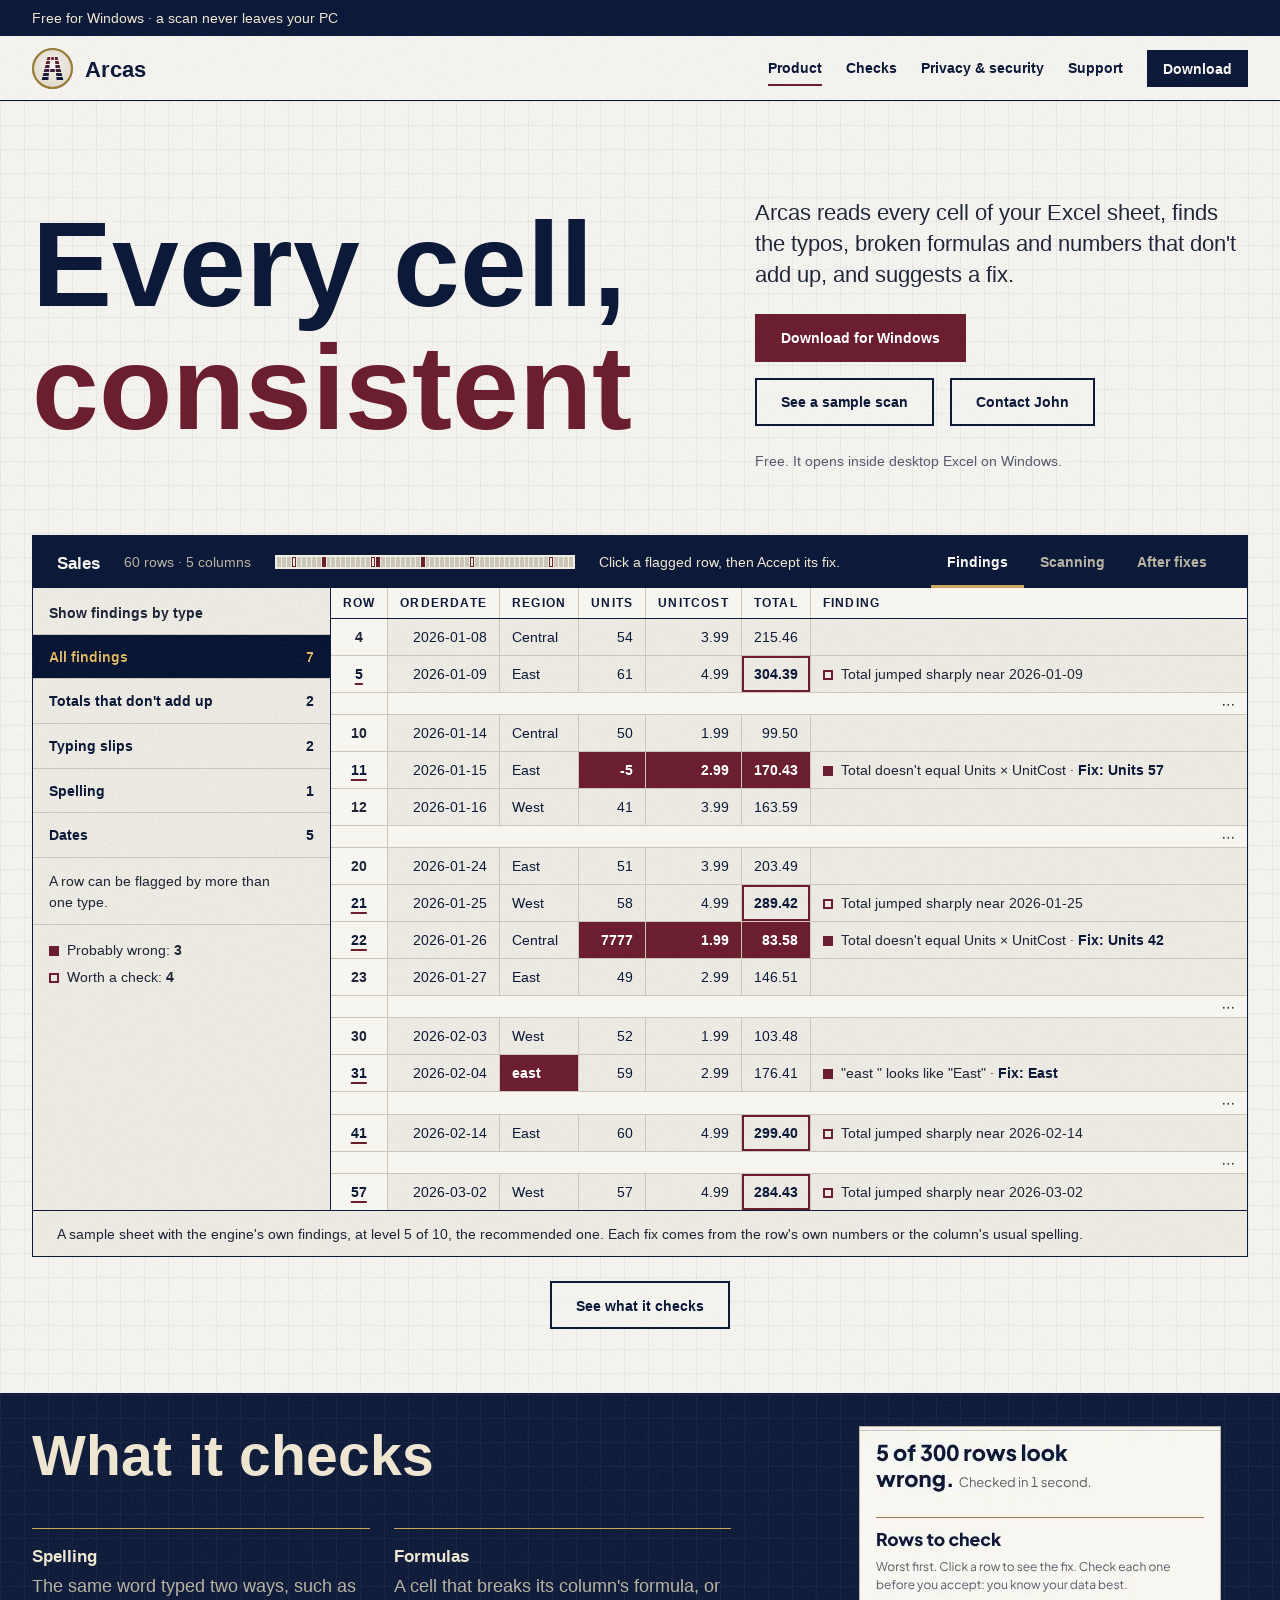
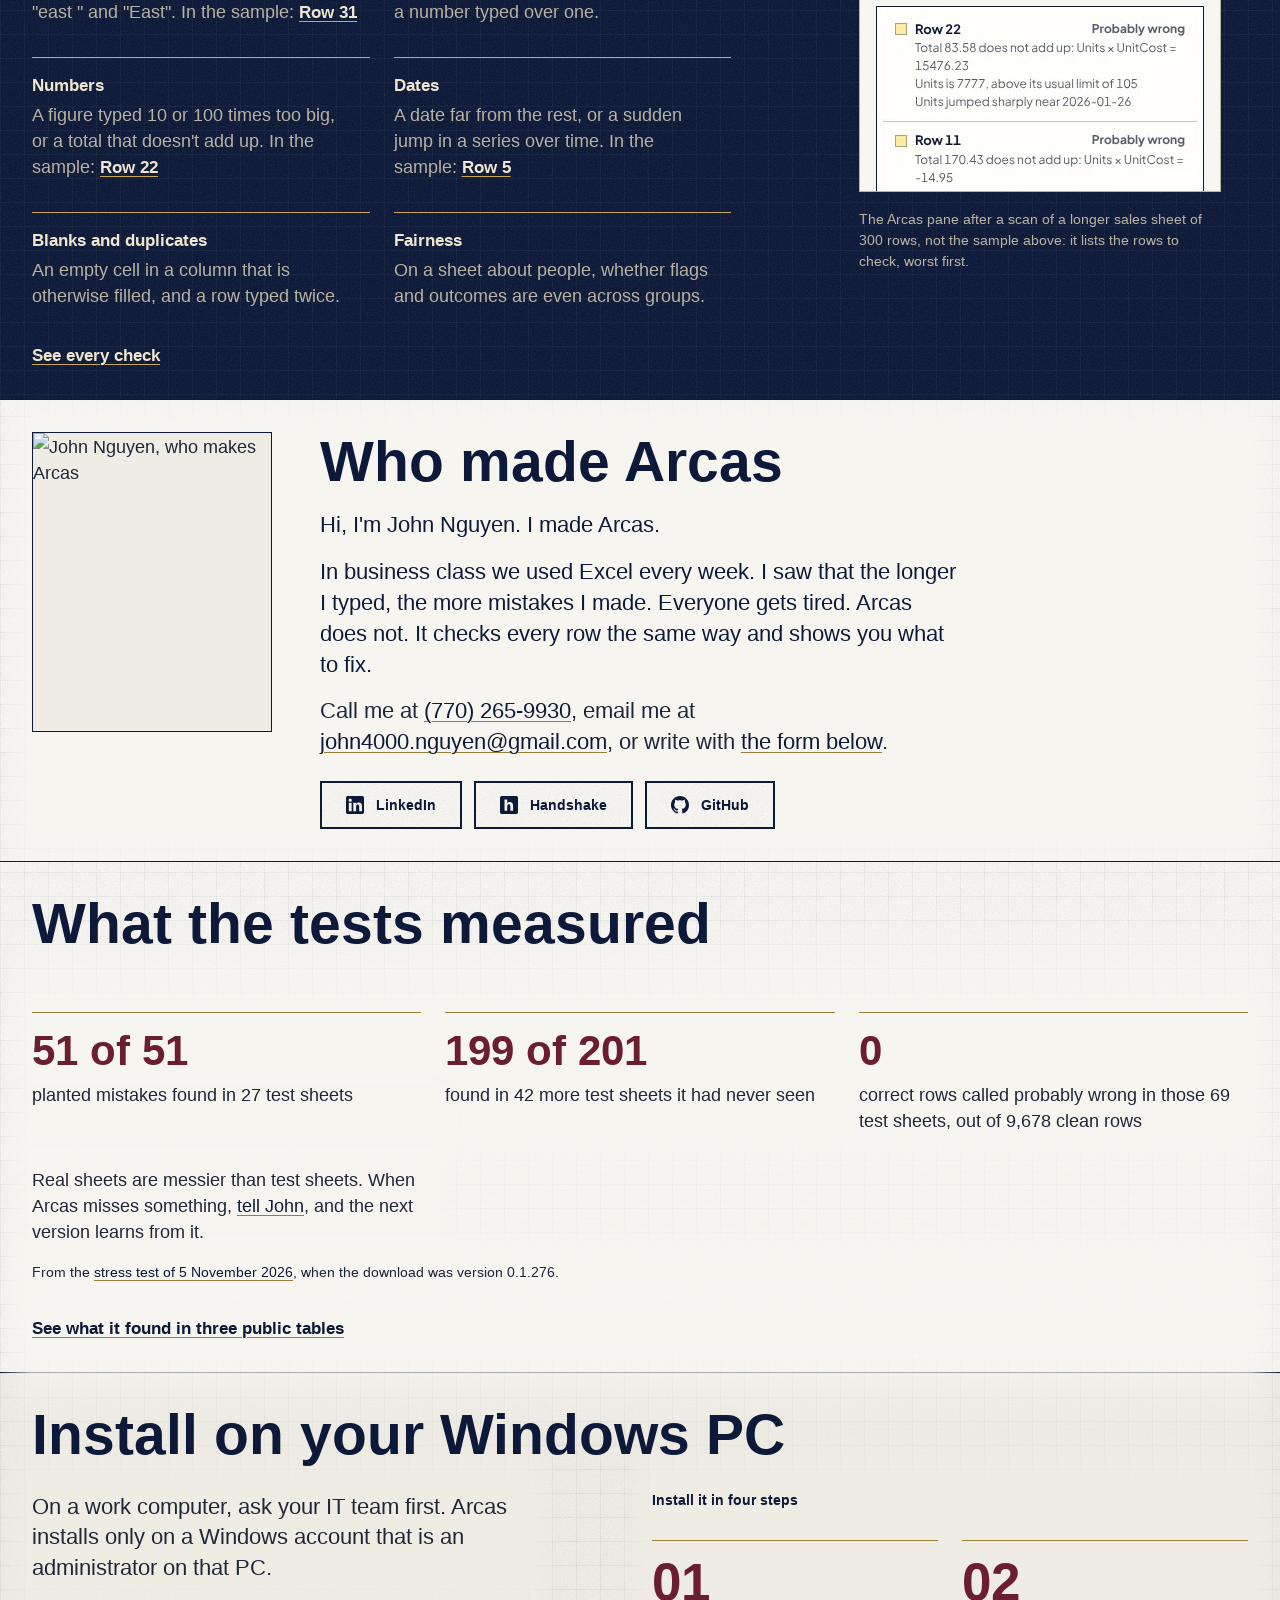
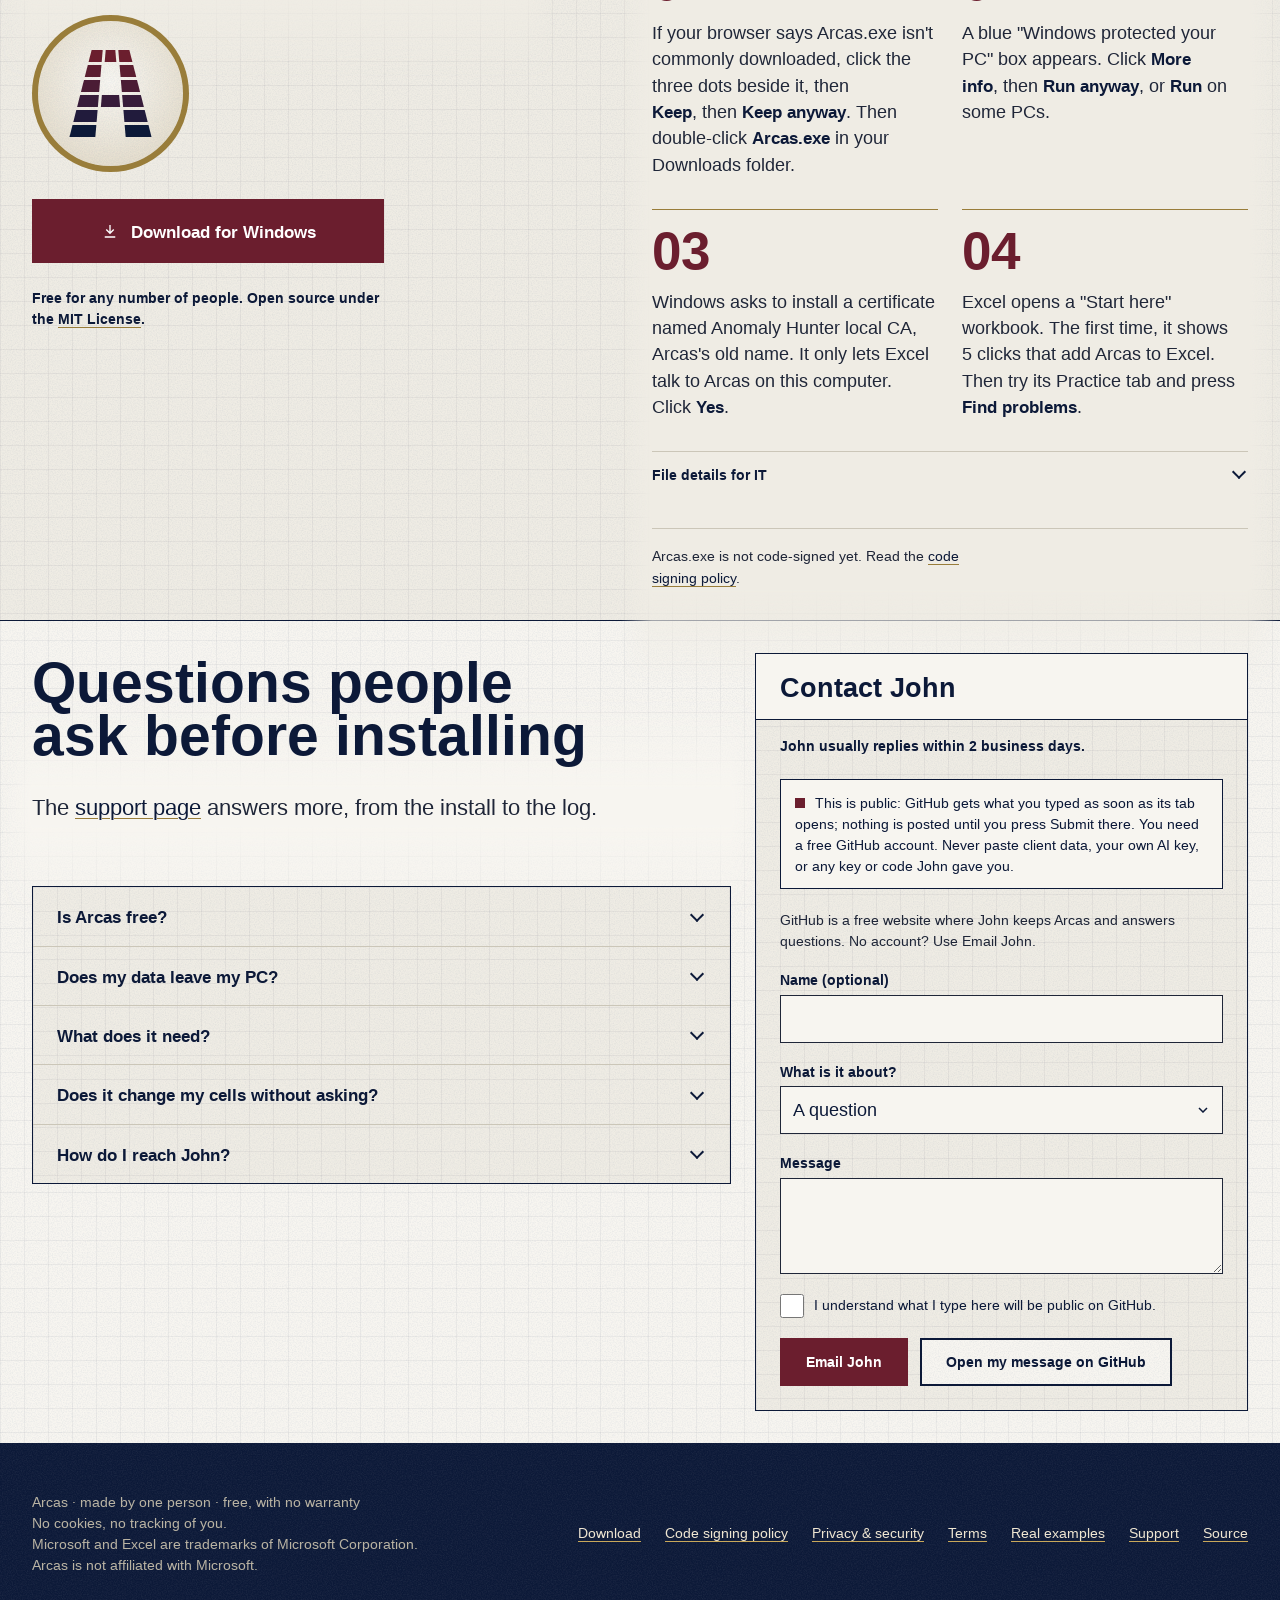
==== commit c95c32d4: "AH-233: the repo is Arcas-Excel-Tool, so every link says so; the README is short and friendly like t" ====
--- a/site/index.html
+++ b/site/index.html
@@ -7,18 +7,18 @@
 <meta name="claude:viewport-fit-sides" content="cover">
 <meta http-equiv="Content-Security-Policy" content="default-src 'none'; script-src 'self'; style-src 'self'; img-src 'self' data: https://*.goatcounter.com; font-src 'self'; connect-src 'self' https://api.github.com; base-uri 'none'; form-action 'none'">
 <meta name="description" content="Arcas helps keep an Excel sheet consistent: on your own PC it finds typos, broken formulas and numbers that don't add up, and suggests a fix.">
-<link rel="canonical" href="https://ricepillow3000.github.io/excel-anomaly-hunter/">
+<link rel="canonical" href="https://ricepillow3000.github.io/Arcas-Excel-Tool/">
 <meta property="og:type" content="website">
 <meta property="og:site_name" content="Arcas">
 <meta property="og:title" content="Arcas: consistent Excel data, with typos, formulas and numbers checked">
 <meta property="og:description" content="Arcas helps keep an Excel sheet consistent: on your own PC it finds typos, broken formulas and numbers that don't add up, and suggests a fix.">
-<meta property="og:url" content="https://ricepillow3000.github.io/excel-anomaly-hunter/">
-<meta property="og:image" content="https://ricepillow3000.github.io/excel-anomaly-hunter/assets/og-card.png">
+<meta property="og:url" content="https://ricepillow3000.github.io/Arcas-Excel-Tool/">
+<meta property="og:image" content="https://ricepillow3000.github.io/Arcas-Excel-Tool/assets/og-card.png">
 <meta property="og:image:width" content="1200">
 <meta property="og:image:height" content="630">
 <meta property="og:image:alt" content="The Arcas crest beside the words: find the error before it reaches the board. Free for Windows, a scan never leaves your PC.">
 <meta name="twitter:card" content="summary_large_image">
-<meta name="twitter:image" content="https://ricepillow3000.github.io/excel-anomaly-hunter/assets/og-card.png">
+<meta name="twitter:image" content="https://ricepillow3000.github.io/Arcas-Excel-Tool/assets/og-card.png">
 <link rel="icon" href="assets/crest4-32.png" sizes="32x32">
 <link rel="icon" href="assets/crest4-64.png" sizes="64x64">
 <link rel="icon" href="assets/crest4-192.png" sizes="192x192">
@@ -29,8 +29,8 @@
 <script src="boot.js"></script>
 <!-- structured data for search (AH-133): data blocks the browser never runs, so the CSP's script-src needs no change;
      tools/test_site.mjs checks each says what the page says, the questions word for word -->
-<script type="application/ld+json">{"@context": "https://schema.org", "@type": "SoftwareApplication", "name": "Arcas", "operatingSystem": "Windows", "applicationCategory": "BusinessApplication", "description": "Arcas helps keep an Excel sheet consistent: on your own PC it finds typos, broken formulas and numbers that don't add up, and suggests a fix.", "url": "https://ricepillow3000.github.io/excel-anomaly-hunter/", "downloadUrl": "https://github.com/ricepillow3000/excel-anomaly-hunter/releases/latest/download/Arcas.exe", "license": "https://github.com/ricepillow3000/excel-anomaly-hunter/blob/main/LICENSE", "offers": {"@type": "Offer", "price": "0", "priceCurrency": "USD"}, "author": {"@id": "https://ricepillow3000.github.io/excel-anomaly-hunter/#maker"}}</script>
-<script type="application/ld+json">{"@context": "https://schema.org", "@type": "Person", "@id": "https://ricepillow3000.github.io/excel-anomaly-hunter/#maker", "name": "John Nguyen", "image": "https://ricepillow3000.github.io/excel-anomaly-hunter/assets/john-480.webp", "email": "mailto:john4000.nguyen@gmail.com", "sameAs": ["https://www.linkedin.com/in/johnnguyen3000/", "https://app.joinhandshake.com/profiles/74fwhv", "https://github.com/ricepillow3000"]}</script>
+<script type="application/ld+json">{"@context": "https://schema.org", "@type": "SoftwareApplication", "name": "Arcas", "operatingSystem": "Windows", "applicationCategory": "BusinessApplication", "description": "Arcas helps keep an Excel sheet consistent: on your own PC it finds typos, broken formulas and numbers that don't add up, and suggests a fix.", "url": "https://ricepillow3000.github.io/Arcas-Excel-Tool/", "downloadUrl": "https://github.com/ricepillow3000/Arcas-Excel-Tool/releases/latest/download/Arcas.exe", "license": "https://github.com/ricepillow3000/Arcas-Excel-Tool/blob/main/LICENSE", "offers": {"@type": "Offer", "price": "0", "priceCurrency": "USD"}, "author": {"@id": "https://ricepillow3000.github.io/Arcas-Excel-Tool/#maker"}}</script>
+<script type="application/ld+json">{"@context": "https://schema.org", "@type": "Person", "@id": "https://ricepillow3000.github.io/Arcas-Excel-Tool/#maker", "name": "John Nguyen", "image": "https://ricepillow3000.github.io/Arcas-Excel-Tool/assets/john-480.webp", "email": "mailto:john4000.nguyen@gmail.com", "sameAs": ["https://www.linkedin.com/in/johnnguyen3000/", "https://app.joinhandshake.com/profiles/74fwhv", "https://github.com/ricepillow3000"]}</script>
 <script type="application/ld+json">{"@context": "https://schema.org", "@type": "FAQPage", "mainEntity": [{"@type": "Question", "name": "Is Arcas free?", "acceptedAnswer": {"@type": "Answer", "text": "Yes, for any number of people, at home or at work. There are no seats, no licence server and no account, and the code is open source under the MIT License."}}, {"@type": "Question", "name": "Does my data leave my PC?", "acceptedAnswer": {"@type": "Answer", "text": "No, not when it checks your sheet. Arcas does all its checking on your own computer and sends nothing. Part of your sheet leaves your computer only when you click Ask AI, Check words with AI or Check subject rules with AI. Then it goes to Google, through John's own server first unless you saved your own Google key. The privacy page lists exactly what goes."}}, {"@type": "Question", "name": "What does it need?", "acceptedAnswer": {"@type": "Answer", "text": "A Windows 10 or 11 PC, 64-bit, with desktop Excel for Microsoft 365, and a Windows account that is an administrator on that PC. It does not run on a Mac or in Excel on the web, and Excel 2021 and 2024 are not tested yet. To check, open Excel and click File > Account. If it says Microsoft 365 under Product information, you have the right Excel. Click About Excel: the first line ends with 64-bit or 32-bit."}}, {"@type": "Question", "name": "Does it change my cells without asking?", "acceptedAnswer": {"@type": "Answer", "text": "No. A suggested fix changes nothing until you click Accept, and Dismiss skips it. Auto-fix, which stays off until you turn it on, fixes by itself only slips of capitals and spaces, such as \"east \" where the column says \"East\", never a number, and Undo auto-fixes puts them back."}}, {"@type": "Question", "name": "How do I reach John?", "acceptedAnswer": {"@type": "Answer", "text": "Write to him with the form on this page, which opens your message on GitHub, email him at john4000.nguyen@gmail.com, or call him at (770) 265-9930. John usually replies within 2 business days."}}]}</script>
 </head>
 <body id="home">
@@ -50,7 +50,7 @@
       <div class="hero-copy" data-enter="left">
         <p>Arcas reads every cell of your Excel sheet, finds the typos, broken formulas and numbers that don't add up, and suggests a fix.</p>
         <div class="hero-cta"><a class="btn btn-primary" href="#download">Download for Windows</a><a class="btn btn-ghost" href="#preview" data-glide="frame">See a sample scan</a><a class="btn btn-plain" href="#contact" data-glide="top">Contact John</a></div>
-        <p class="phone-only">Arcas runs on a Windows computer. Open this page on that computer to download it, or <a href="mailto:?subject=Arcas%20for%20Excel&amp;body=https%3A%2F%2Fricepillow3000.github.io%2Fexcel-anomaly-hunter%2F%23download">email yourself the link</a>.</p>
+        <p class="phone-only">Arcas runs on a Windows computer. Open this page on that computer to download it, or <a href="mailto:?subject=Arcas%20for%20Excel&amp;body=https%3A%2F%2Fricepillow3000.github.io%2FArcas-Excel-Tool%2F%23download">email yourself the link</a>.</p>
         <span class="note">Free. It opens inside desktop Excel on Windows.</span>
       </div>
 
@@ -138,7 +138,6 @@
                 </dl>
                 <p class="m-said">In Excel, Arcas says: "Total 83.58 does not add up: Units × UnitCost = 15476.23
 Units is 7777, above its usual limit of 105
-Units breaks its usual pattern near <span class="iso-date">2026-01-26</span>
 Units jumped sharply near <span class="iso-date">2026-01-26</span>"</p>
               </div>
               <div class="matrix" id="m31" role="dialog" aria-label="Row 31 detail" hidden>
@@ -311,7 +310,7 @@
         <div class="reveal-item"><span class="rule" aria-hidden="true"></span><dt>0</dt><dd>correct rows called probably wrong in those 69 test sheets, out of 9,678 clean rows</dd></div>
       </dl>
       <p class="proof-note calm reveal-item">Real sheets are messier than test sheets. When Arcas misses something, <a href="#contact">tell John</a>, and the next version learns from it.</p>
-      <p class="proof-from calm reveal-item">From the <a href="https://github.com/ricepillow3000/excel-anomaly-hunter/blob/main/docs/proof/2026-11-05-stress-test.md">stress test of 5 November 2026</a>, when the download was version 0.1.276.</p>
+      <p class="proof-from calm reveal-item">From the <a href="https://github.com/ricepillow3000/Arcas-Excel-Tool/blob/main/docs/proof/2026-11-05-stress-test.md">stress test of 5 November 2026</a>, when the download was version 0.1.276.</p>
       <p class="to-cases calm reveal-item"><a href="cases.html">See what it found in three public tables</a></p>
     </div>
   </section>
@@ -323,9 +322,9 @@
       <div class="stage reveal-item">
         <!-- the mark: John's A of tiles in its gold ring (docs/design/logo/coin-157.svg, AH-203), one unit a pixel at its 157 px height so every row's flat edge lands on a whole pixel; nothing here carries a transform at rest -->
         <svg class="logo logo-lg" viewBox="0 0 157 157" aria-hidden="true"><defs><radialGradient id="c157-d" cx="50%" cy="42%" r="62%"><stop offset="0" stop-color="#F7F5F0"/><stop offset="1" stop-color="#E3DBCA"/></radialGradient><filter id="c157-g" x="0" y="0" width="100%" height="100%"><feTurbulence type="fractalNoise" baseFrequency=".8" numOctaves="3" seed="3" stitchTiles="stitch"/><feColorMatrix values="0 0 0 0 .05 0 0 0 0 .1 0 0 0 0 .22 0 0 0 -2 1.25"/><feComponentTransfer><feFuncA type="linear" slope=".07"/></feComponentTransfer><feComposite in2="SourceGraphic" operator="in"/></filter></defs><g><circle data-part="disc" cx="78.5" cy="78.5" r="72.5" fill="url(#c157-d)"/><circle cx="78.5" cy="78.5" r="72.5" fill="#000" filter="url(#c157-g)"/><circle data-part="ring" cx="78.5" cy="78.5" r="75.5" fill="none" stroke="#997D3A" stroke-width="6"/><path data-part="tile" data-row="0" d="M59.623 35 L70.708 35 L69.689 47 L56.566 47Z" fill="#6B1E2E"/><path data-part="tile" data-row="0" d="M73.708 35 L83.292 35 L84.311 47 L72.689 47Z" fill="#6B1E2E"/><path data-part="tile" data-row="0" d="M86.292 35 L97.377 35 L100.434 47 L87.311 47Z" fill="#6B1E2E"/><path data-part="tile" data-row="1" d="M55.802 50 L69.434 50 L68.415 62 L52.745 62Z" fill="#5B1E30"/><path data-part="tile" data-row="1" d="M87.566 50 L101.198 50 L104.255 62 L88.585 62Z" fill="#5B1E30"/><path data-part="tile" data-row="2" d="M51.981 65 L68.16 65 L67.142 77 L48.925 77Z" fill="#4B1C35"/><path data-part="tile" data-row="2" d="M88.84 65 L105.019 65 L108.075 77 L89.858 77Z" fill="#4B1C35"/><path data-part="tile" data-row="3" d="M48.16 80 L66.887 80 L65.868 92 L45.104 92Z" fill="#371C3A"/><path data-part="tile" data-row="3" d="M69.887 80 L87.113 80 L88.132 92 L68.868 92Z" fill="#371C3A"/><path data-part="tile" data-row="3" d="M90.113 80 L108.84 80 L111.896 92 L91.132 92Z" fill="#371C3A"/><path data-part="tile" data-row="4" d="M44.34 95 L65.613 95 L64.594 107 L41.283 107Z" fill="#211B3C"/><path data-part="tile" data-row="4" d="M91.387 95 L112.66 95 L115.717 107 L92.406 107Z" fill="#211B3C"/><path data-part="tile" data-row="5" d="M40.519 110 L64.34 110 L63.321 122 L37.462 122Z" fill="#0C1938"/><path data-part="tile" data-row="5" d="M92.66 110 L116.481 110 L119.538 122 L93.679 122Z" fill="#0C1938"/></g></svg>
-        <a class="btn btn-primary phone-dl" href="mailto:?subject=Arcas%20for%20Excel&amp;body=https%3A%2F%2Fricepillow3000.github.io%2Fexcel-anomaly-hunter%2F%23download">Email yourself the link</a>
-        <a class="btn btn-primary" href="https://github.com/ricepillow3000/excel-anomaly-hunter/releases/latest/download/Arcas.exe"><svg viewBox="0 0 24 24" fill="none" stroke="currentColor" stroke-width="1.8" aria-hidden="true"><path d="M12 4v11M7 10l5 5 5-5M5 20h14"/></svg>Download for Windows</a>
-        <p class="license-line">Free for any number of people. Open source under the <a href="https://github.com/ricepillow3000/excel-anomaly-hunter/blob/main/LICENSE">MIT License</a>.</p>
+        <a class="btn btn-primary phone-dl" href="mailto:?subject=Arcas%20for%20Excel&amp;body=https%3A%2F%2Fricepillow3000.github.io%2FArcas-Excel-Tool%2F%23download">Email yourself the link</a>
+        <a class="btn btn-primary" href="https://github.com/ricepillow3000/Arcas-Excel-Tool/releases/latest/download/Arcas.exe"><svg viewBox="0 0 24 24" fill="none" stroke="currentColor" stroke-width="1.8" aria-hidden="true"><path d="M12 4v11M7 10l5 5 5-5M5 20h14"/></svg>Download for Windows</a>
+        <p class="license-line">Free for any number of people. Open source under the <a href="https://github.com/ricepillow3000/Arcas-Excel-Tool/blob/main/LICENSE">MIT License</a>.</p>
       </div>
       <div class="steps calm" data-reveal-group>
         <span class="label reveal-item">Install it in four steps</span>
@@ -341,7 +340,7 @@
           <summary>File details for IT</summary>
           <div>
             <dl class="anchor">
-              <dt><span class="nb">SHA-256</span></dt><dd><code id="sha"><a href="https://github.com/ricepillow3000/excel-anomaly-hunter/releases/latest">shown on the release page</a></code></dd>
+              <dt><span class="nb">SHA-256</span></dt><dd><code id="sha"><a href="https://github.com/ricepillow3000/Arcas-Excel-Tool/releases/latest">shown on the release page</a></code></dd>
               <dt>Release</dt><dd id="rel">Latest, free</dd>
               <dt>Works with</dt><dd>Desktop Excel for Microsoft 365 on Windows 10 or 11, 64-bit. Excel 2021 and 2024 are not tested yet. Not Mac, not Excel on the web.</dd>
               <dt>Signature</dt><dd>Not code-signed yet. Your organisation may block unsigned apps: ask IT first. <a href="code-signing.html">Code signing policy</a></dd>
@@ -370,7 +369,7 @@
       <div class="faq ask reveal-item">
         <details>
           <summary>Is Arcas free?</summary>
-          <div class="a"><p>Yes, for any number of people, at home or at work. There are no seats, no licence server and no account, and the code is open source under the <a href="https://github.com/ricepillow3000/excel-anomaly-hunter/blob/main/LICENSE">MIT License</a>.</p></div>
+          <div class="a"><p>Yes, for any number of people, at home or at work. There are no seats, no licence server and no account, and the code is open source under the <a href="https://github.com/ricepillow3000/Arcas-Excel-Tool/blob/main/LICENSE">MIT License</a>.</p></div>
         </details>
         <details>
           <summary>Does my data leave my PC?</summary>
@@ -420,16 +419,16 @@
           <div class="result" id="c-result" hidden>
             <span id="c-ready">Ready. Open it on GitHub, check it, and press Submit there.</span>
             <span id="c-cut" hidden>Your message is too long for one link, so the link holds only its start. Copy the rest from the box above and paste it on GitHub.</span>
-            <a class="btn btn-plain" id="c-open" href="https://github.com/ricepillow3000/excel-anomaly-hunter/issues/new?template=contact.yml" target="_blank" rel="noopener" aria-describedby="c-ready">Open on GitHub</a>
+            <a class="btn btn-plain" id="c-open" href="https://github.com/ricepillow3000/Arcas-Excel-Tool/issues/new?template=contact.yml" target="_blank" rel="noopener" aria-describedby="c-ready">Open on GitHub</a>
           </div>
           <p id="c-thanks" role="status" hidden>Thanks. Your message is open on GitHub in a new tab. If it asks you to sign in, make a free account or sign in, then press the green button at the bottom to send it. Nothing reaches John until you do. Rather not make an account? Your message is still here: press Email John.</p>
           <p class="error" id="c-missing" hidden role="alert"></p>
         </form>
-        <noscript><p class="notice">Without JavaScript, use the <a href="https://github.com/ricepillow3000/excel-anomaly-hunter/issues/new?template=contact.yml">GitHub contact form</a>.</p></noscript>
+        <noscript><p class="notice">Without JavaScript, use the <a href="https://github.com/ricepillow3000/Arcas-Excel-Tool/issues/new?template=contact.yml">GitHub contact form</a>.</p></noscript>
       </section>
     </div>
   </section>
-  <div class="dock" id="dock" hidden><a class="btn btn-primary" href="mailto:?subject=Arcas%20for%20Excel&amp;body=https%3A%2F%2Fricepillow3000.github.io%2Fexcel-anomaly-hunter%2F%23download">Email yourself the link</a></div>
+  <div class="dock" id="dock" hidden><a class="btn btn-primary" href="mailto:?subject=Arcas%20for%20Excel&amp;body=https%3A%2F%2Fricepillow3000.github.io%2FArcas-Excel-Tool%2F%23download">Email yourself the link</a></div>
 </main>
 
 <footer class="foot">
@@ -442,7 +441,7 @@
       <a href="terms.html">Terms</a>
       <a href="cases.html">Real examples</a>
       <a href="support.html">Support</a>
-      <a href="https://github.com/ricepillow3000/excel-anomaly-hunter">Source</a>
+      <a href="https://github.com/ricepillow3000/Arcas-Excel-Tool">Source</a>
     </nav>
   </div>
 </footer>
--- a/site/styles.css
+++ b/site/styles.css
@@ -484,7 +484,7 @@
 .all-checks { grid-column: 1 / span 7; grid-row: 3; margin-top: var(--s4); font-weight: 700; }
 .all-checks a { color: var(--on-dark); text-decoration-color: var(--gold-hi); }
 .shot { grid-column: 9 / -1; grid-row: 1 / span 3; margin: 0; display: grid; gap: var(--s2); justify-items: start; align-content: start; }
-.shot img { display: block; box-sizing: content-box; width: 360px; max-width: calc(100% - 2px); height: auto; aspect-ratio: 360 / 364; object-fit: cover; object-position: 50% 87%; border: 1px solid var(--on-dark-2); background: var(--paper-2); }
+.shot img { display: block; box-sizing: content-box; width: 360px; max-width: calc(100% - 2px); height: auto; aspect-ratio: 360 / 364; object-fit: cover; object-position: 50% 45%; border: 1px solid var(--on-dark-2); background: var(--paper-2); }
 .shot figcaption { max-width: 22rem; font-size: var(--fs--1); color: var(--on-dark-2); }
 #preview:focus, #checks:focus { outline: none; } /* a glide's target takes focus for the keyboard and screen readers; the region itself shows no ring */
 
@@ -1036,7 +1036,7 @@
      wide in one set column (AH-171: the phone's home page within its 8,397 px) */
   .shot { grid-template-columns: minmax(0, 1fr); }
   /* AH-227 W-35: a window of the pane at 1:1, its left edge kept (at 300 px wide it was drawn at 83%) */
-  .shot img { width: calc(100% - 2px); max-width: 360px; height: 364px; aspect-ratio: auto; object-fit: none; object-position: 0 87%; }
+  .shot img { width: calc(100% - 2px); max-width: 360px; height: 364px; aspect-ratio: auto; object-fit: none; object-position: 0 45%; }
   .steps li { grid-template-columns: auto minmax(0, 1fr); column-gap: var(--s2); }
   .steps ol { margin-top: 0; gap: var(--s2); } /* AH-227 W-12 */
   .stage { margin-top: var(--s5); }
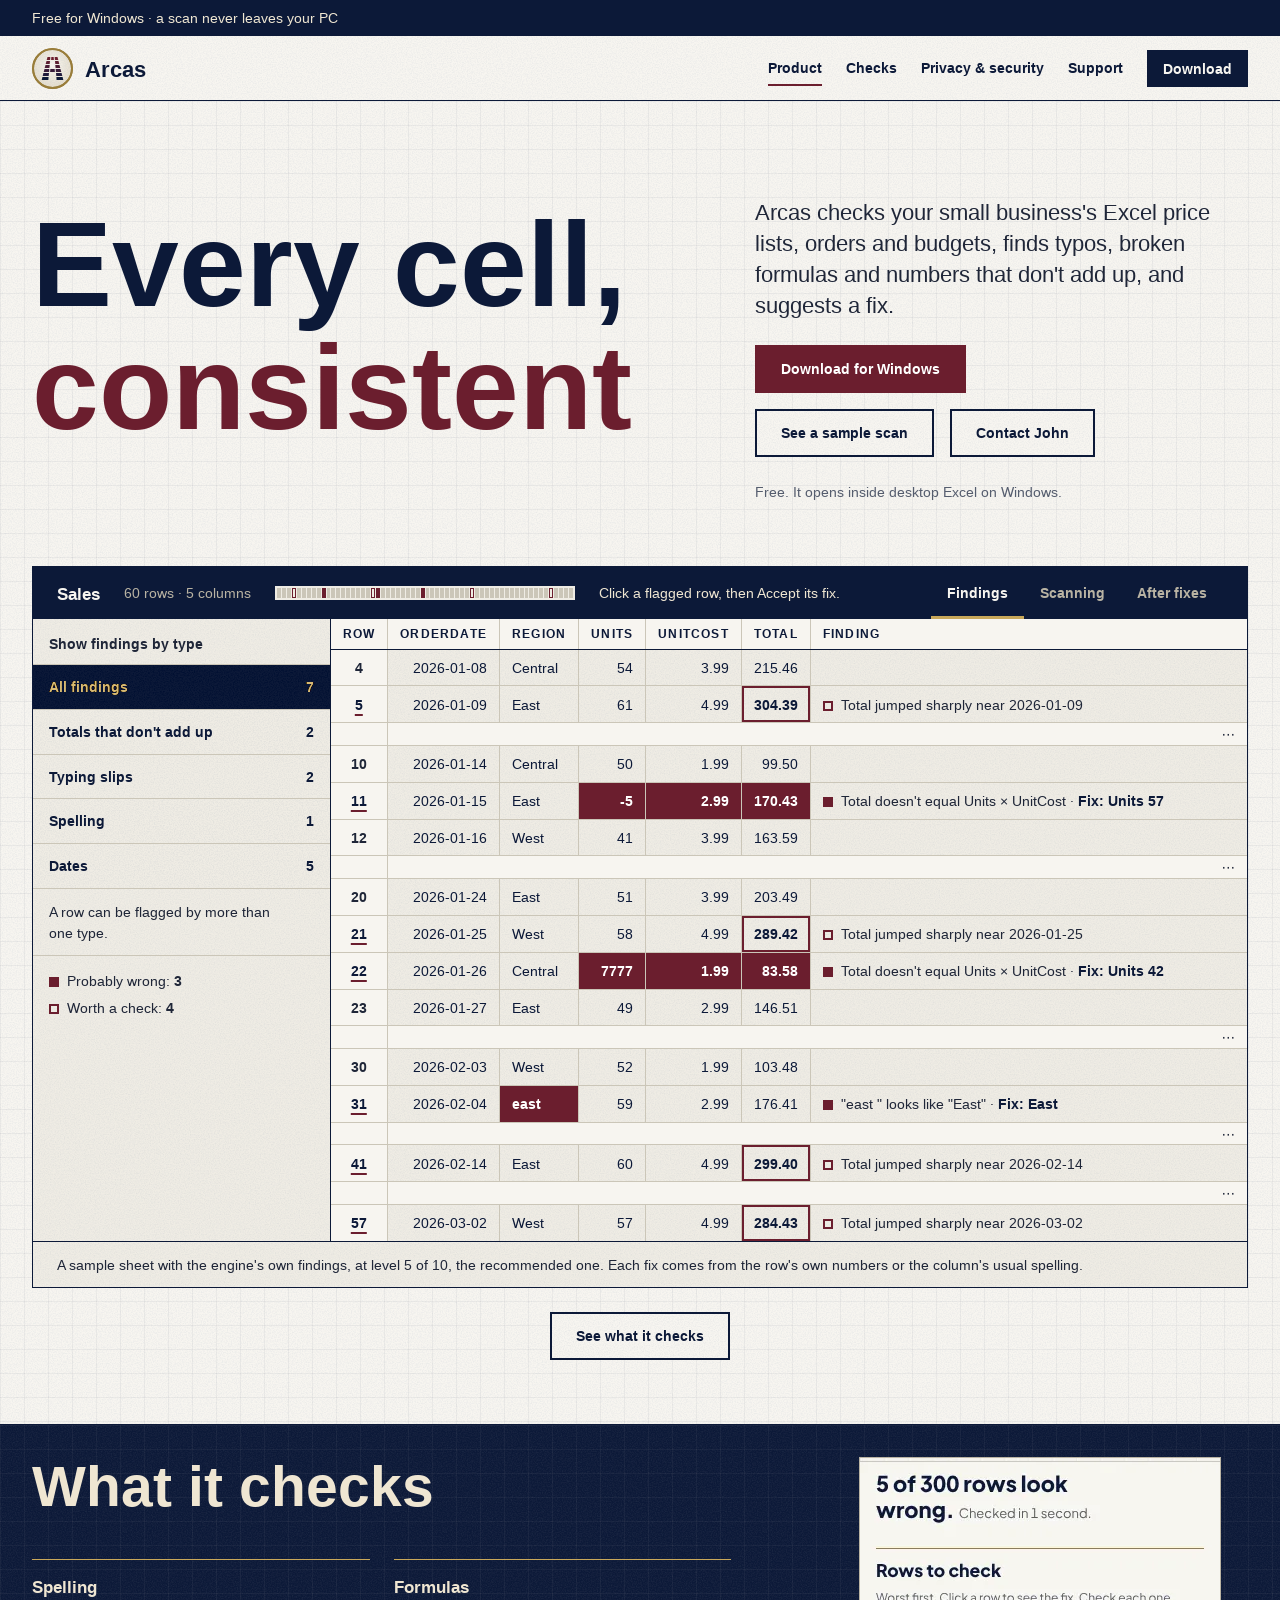
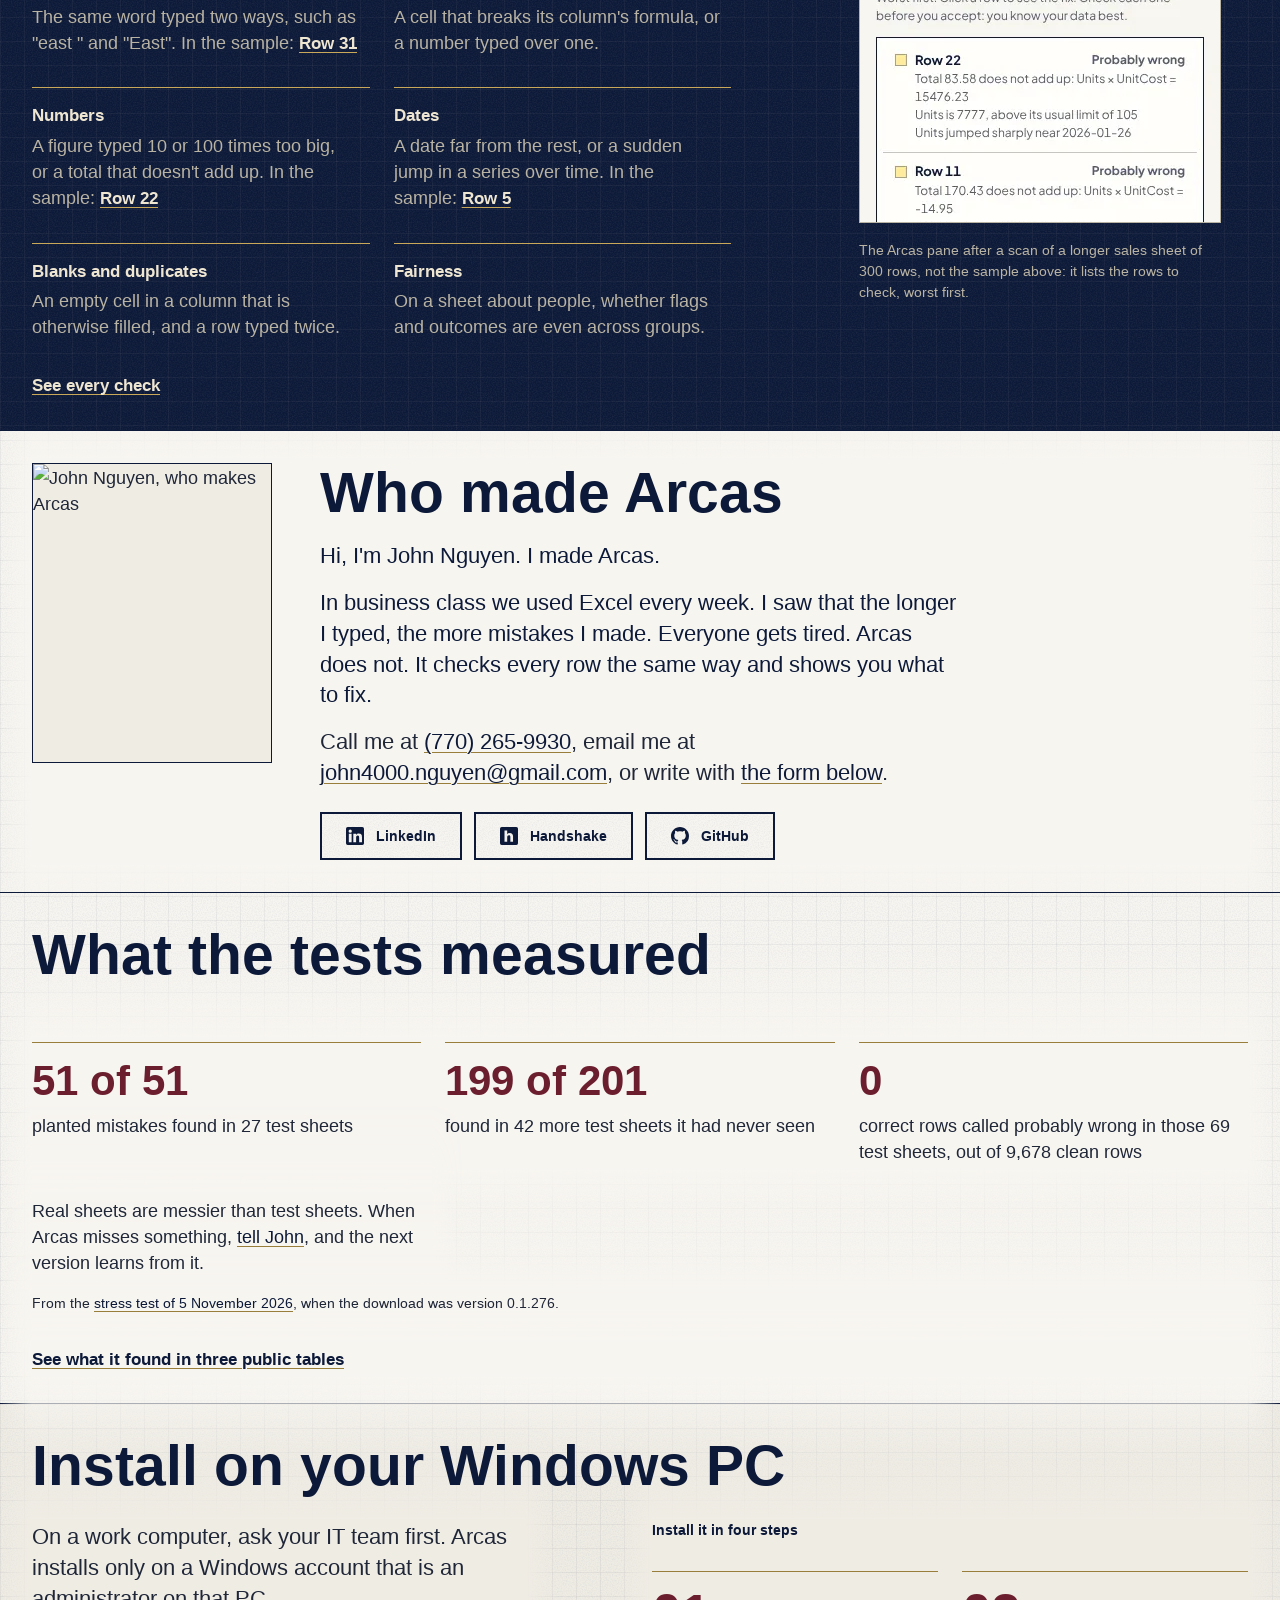
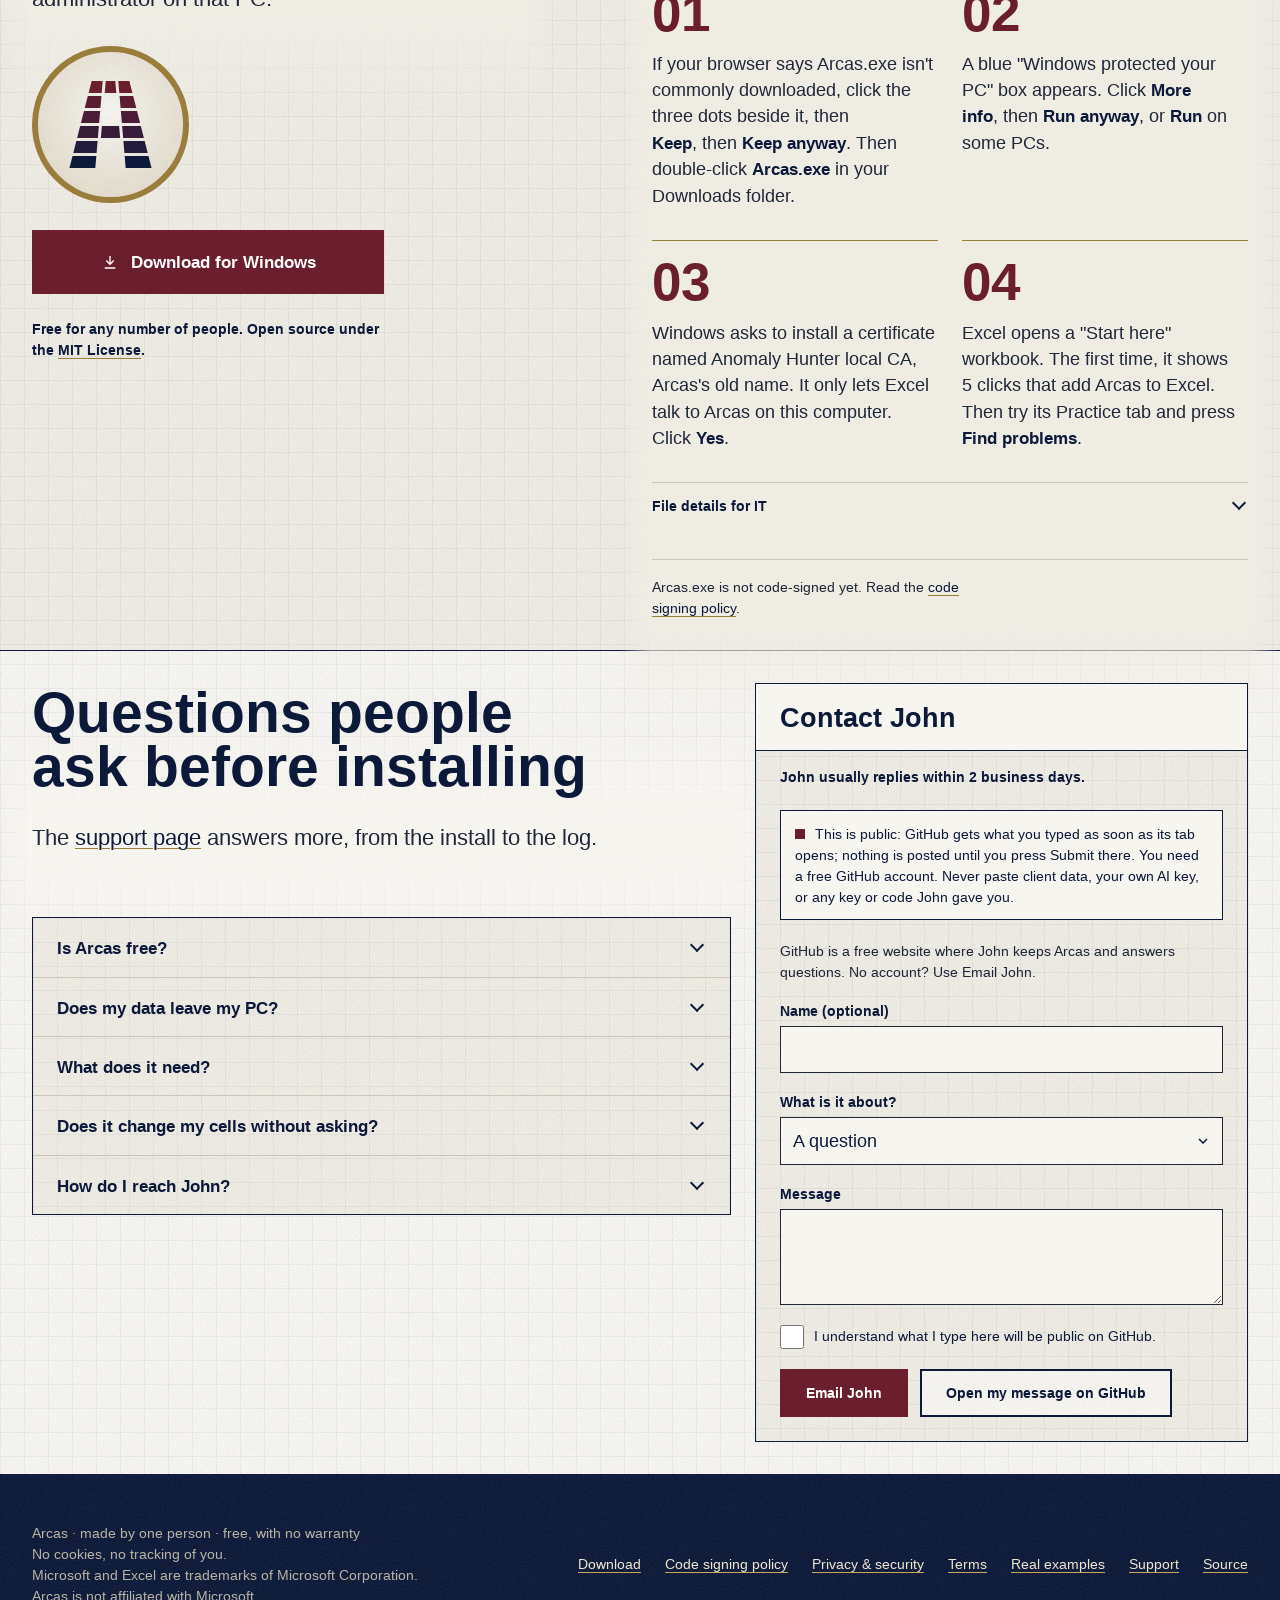
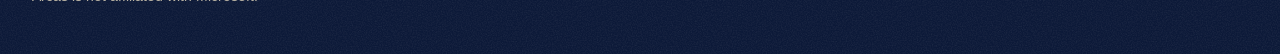
==== commit af866b25: "Say on the home page that Arcas is for small businesses A UX researcher asked who my user is. The re" ====
--- a/site/index.html
+++ b/site/index.html
@@ -48,7 +48,7 @@
     <div class="wrap cols">
       <h1 class="hero-head" id="hero-title" data-enter="left">Every cell, <em>consistent</em></h1>
       <div class="hero-copy" data-enter="left">
-        <p>Arcas reads every cell of your Excel sheet, finds the typos, broken formulas and numbers that don't add up, and suggests a fix.</p>
+        <p>Arcas checks your small business's Excel price lists, orders and budgets, finds typos, broken formulas and numbers that don't add up, and suggests a fix.</p>
         <div class="hero-cta"><a class="btn btn-primary" href="#download">Download for Windows</a><a class="btn btn-ghost" href="#preview" data-glide="frame">See a sample scan</a><a class="btn btn-plain" href="#contact" data-glide="top">Contact John</a></div>
         <p class="phone-only">Arcas runs on a Windows computer. Open this page on that computer to download it, or <a href="mailto:?subject=Arcas%20for%20Excel&amp;body=https%3A%2F%2Fricepillow3000.github.io%2FArcas-Excel-Tool%2F%23download">email yourself the link</a>.</p>
         <span class="note">Free. It opens inside desktop Excel on Windows.</span>
